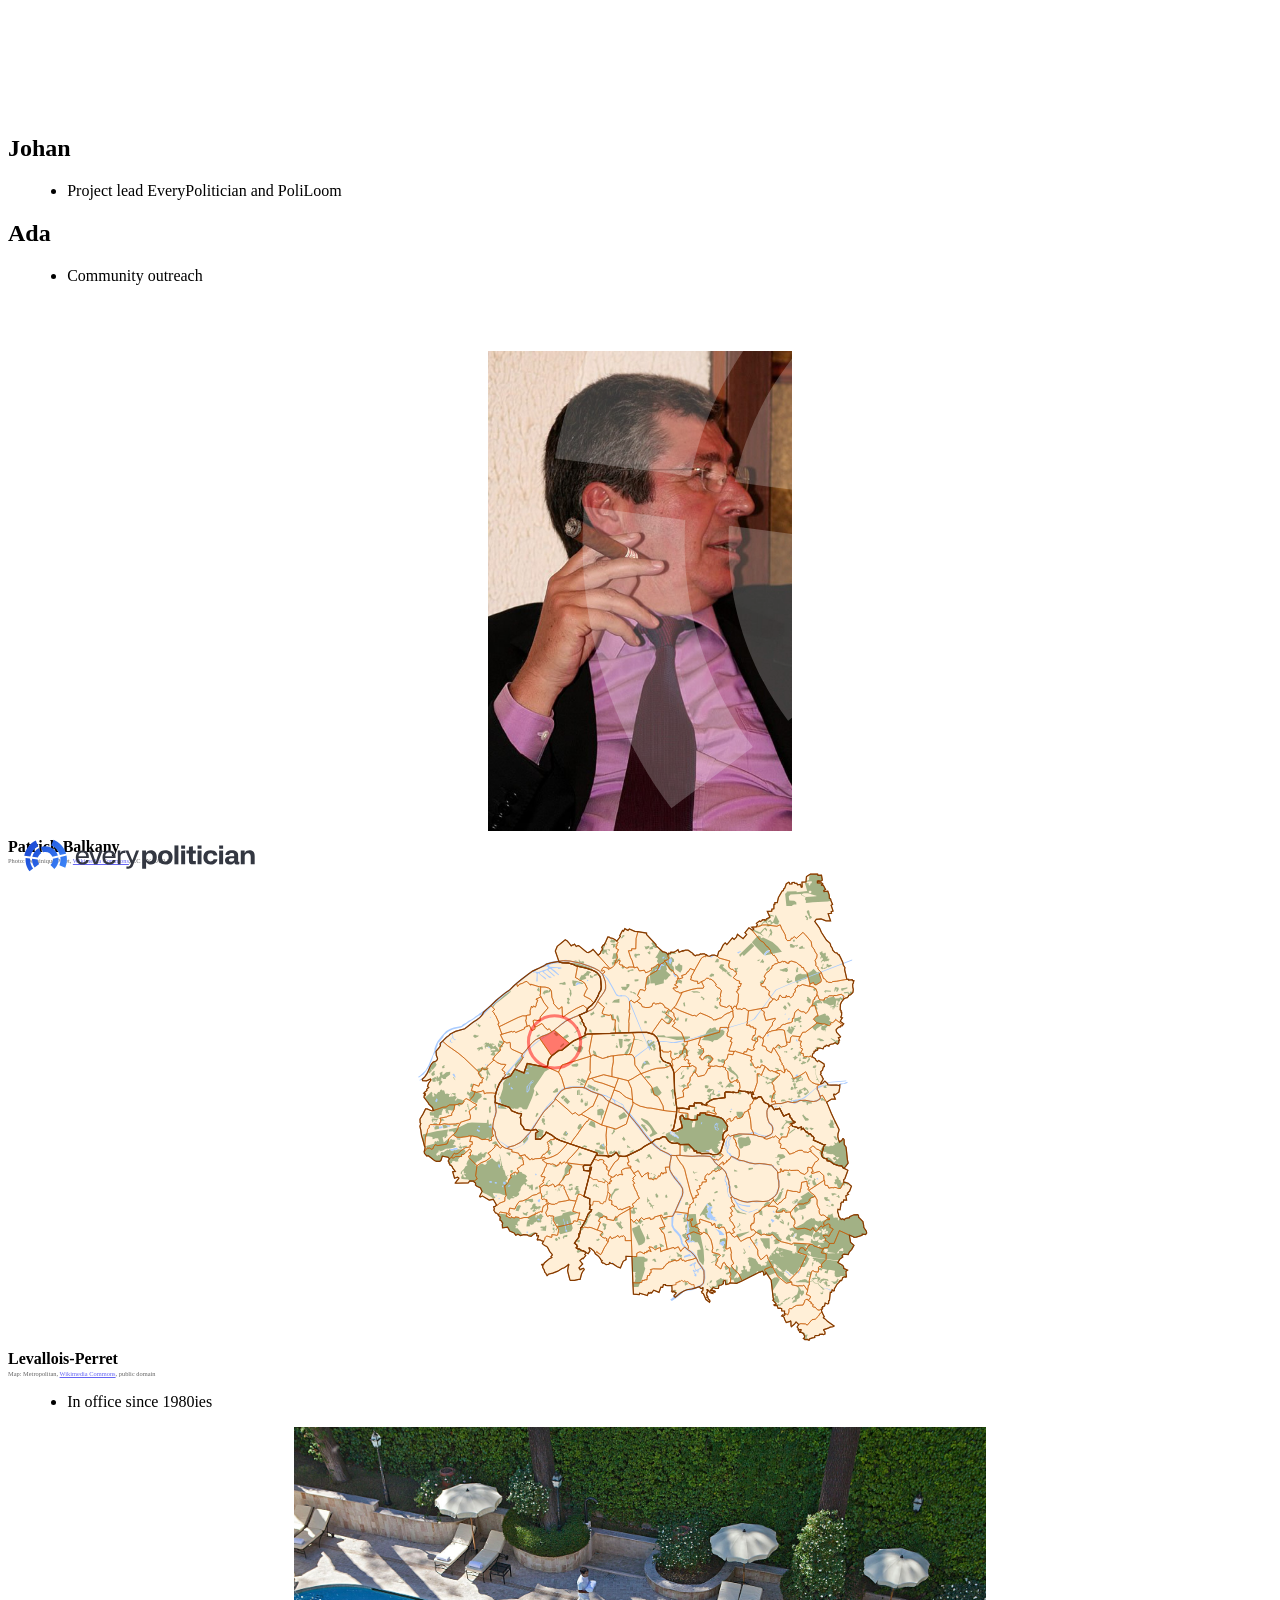
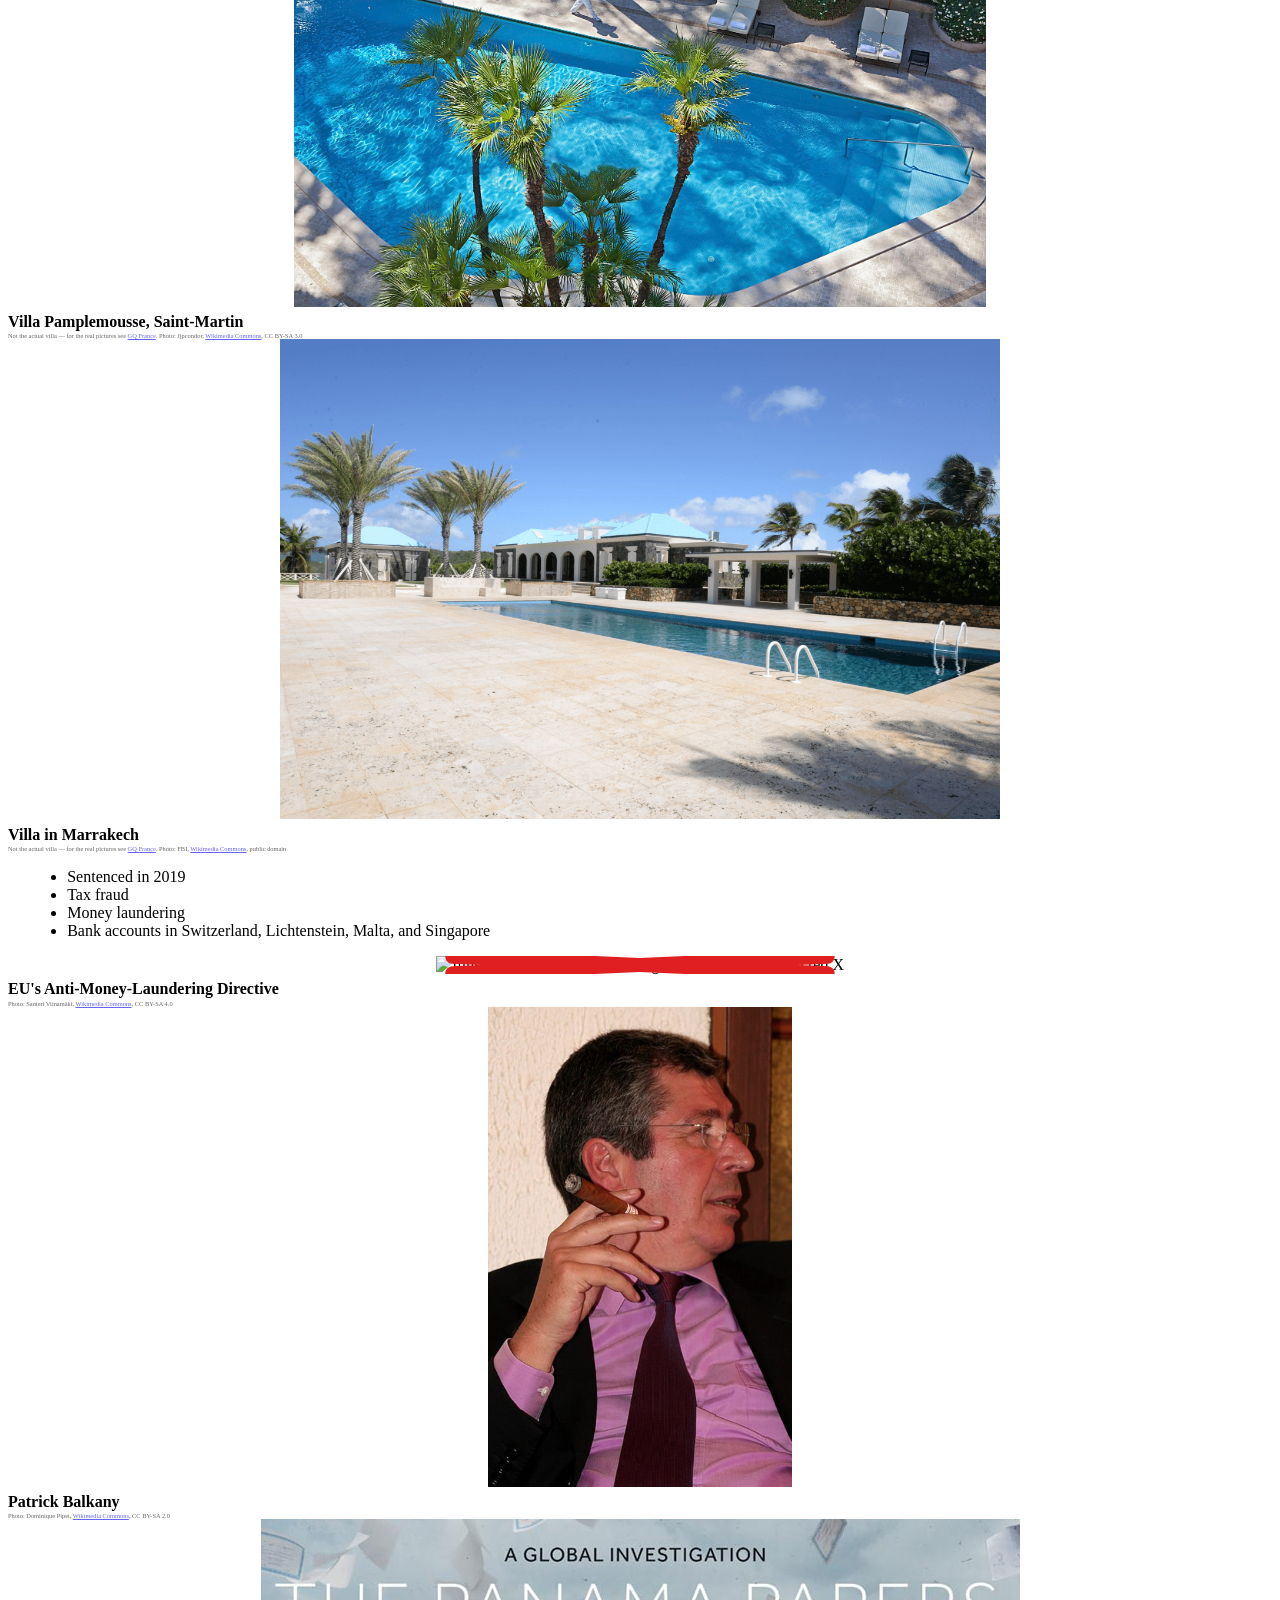
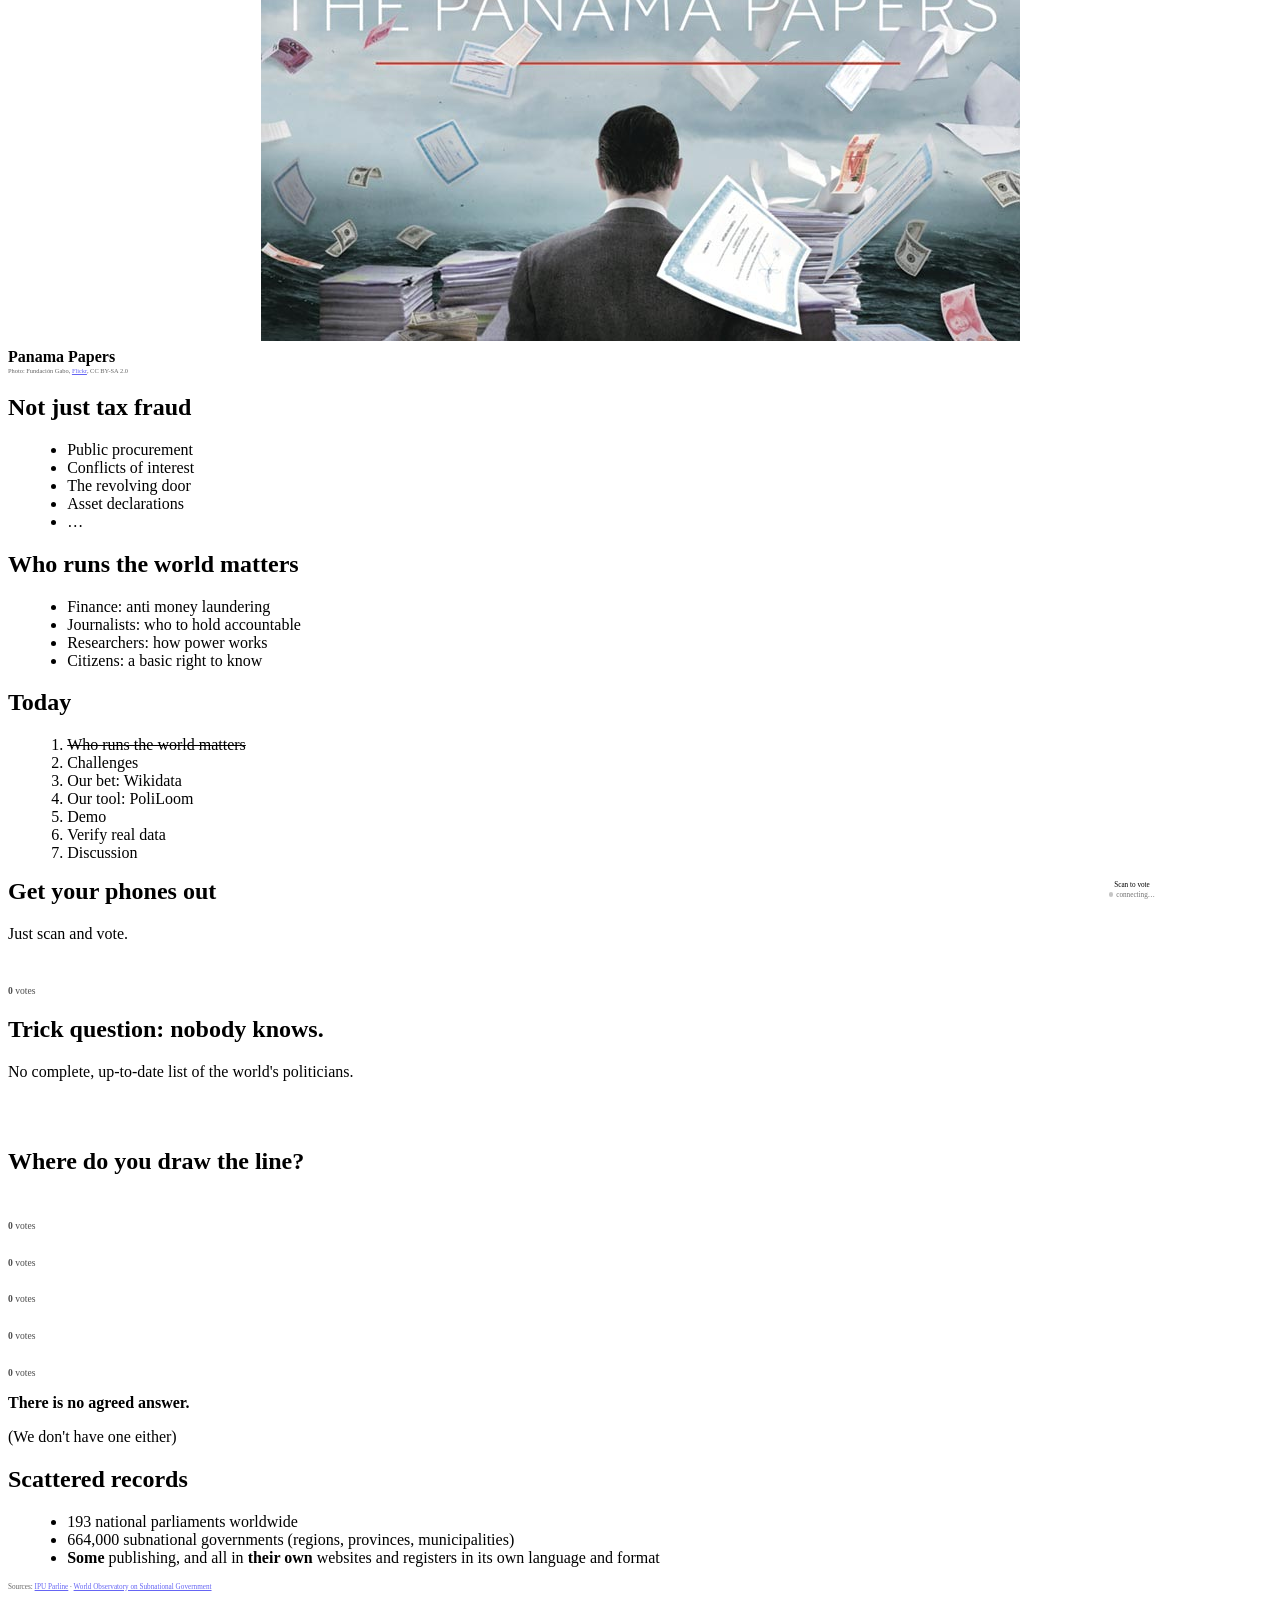
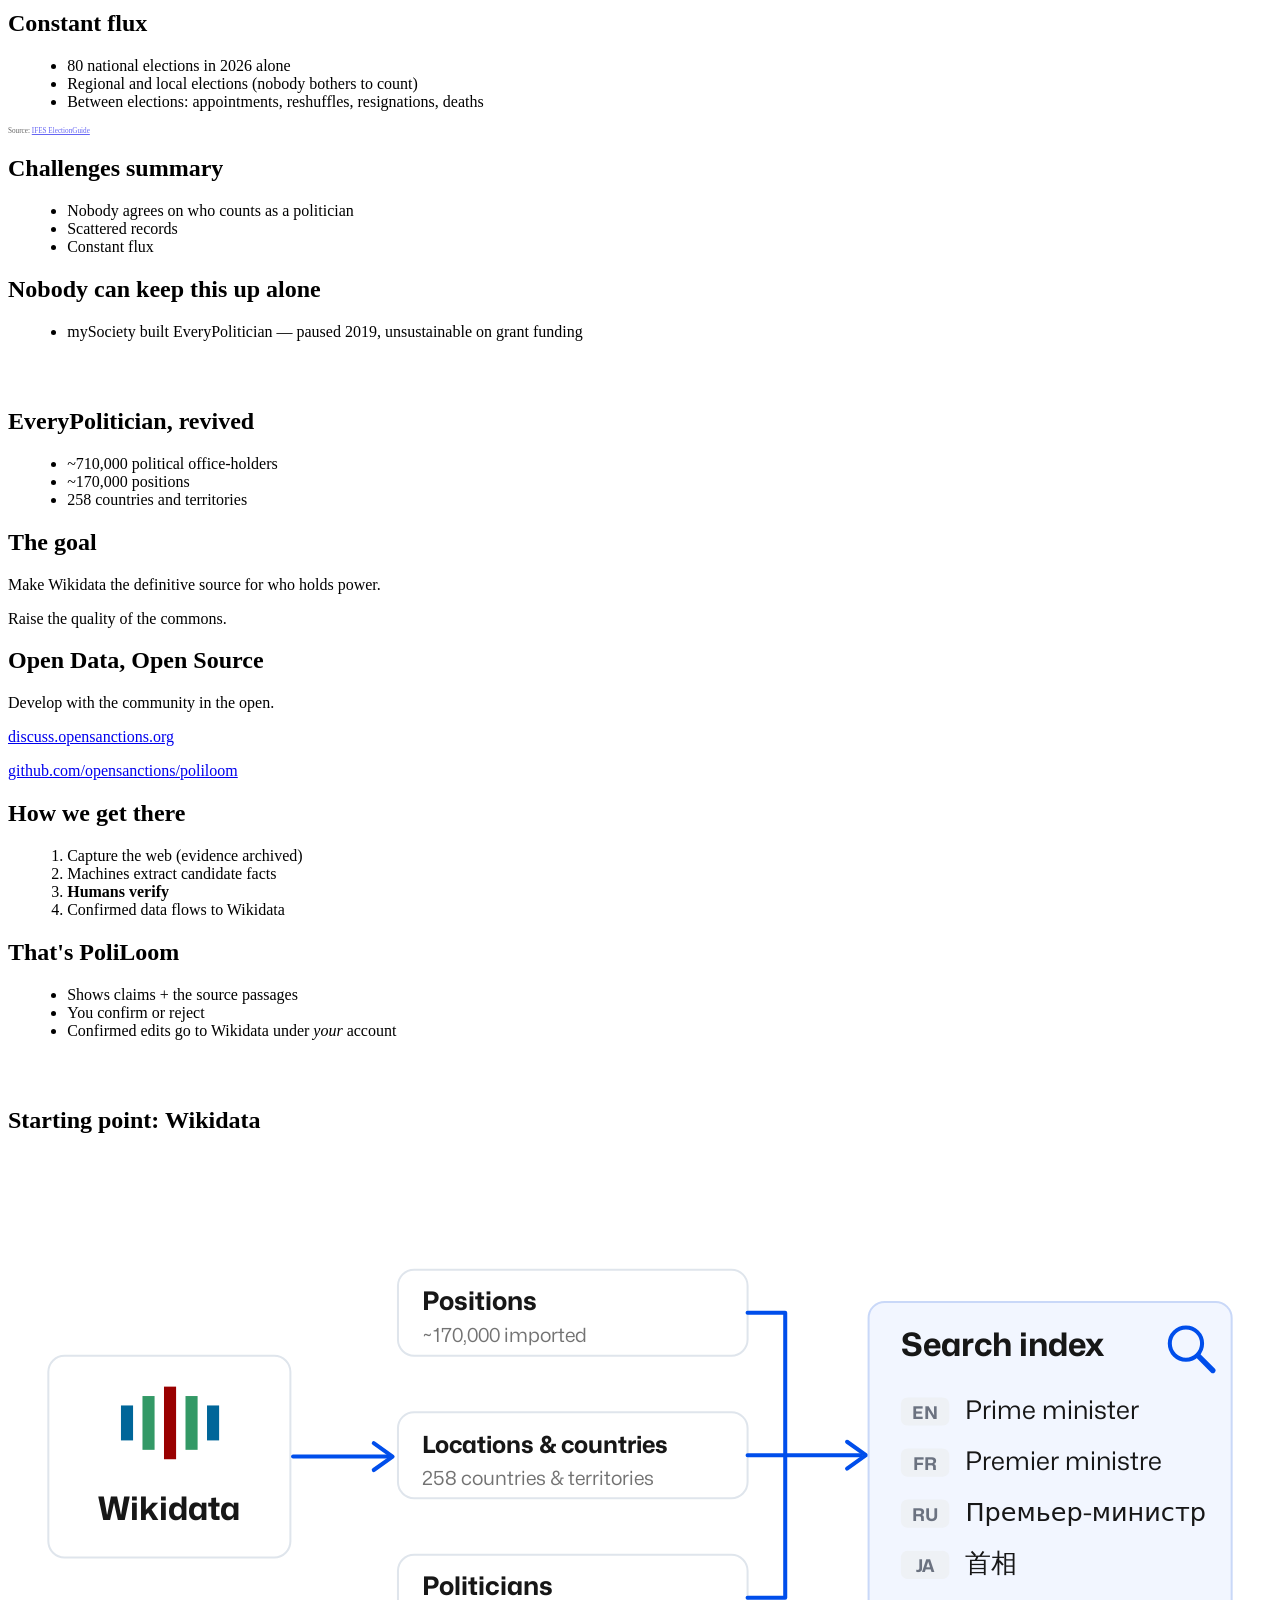
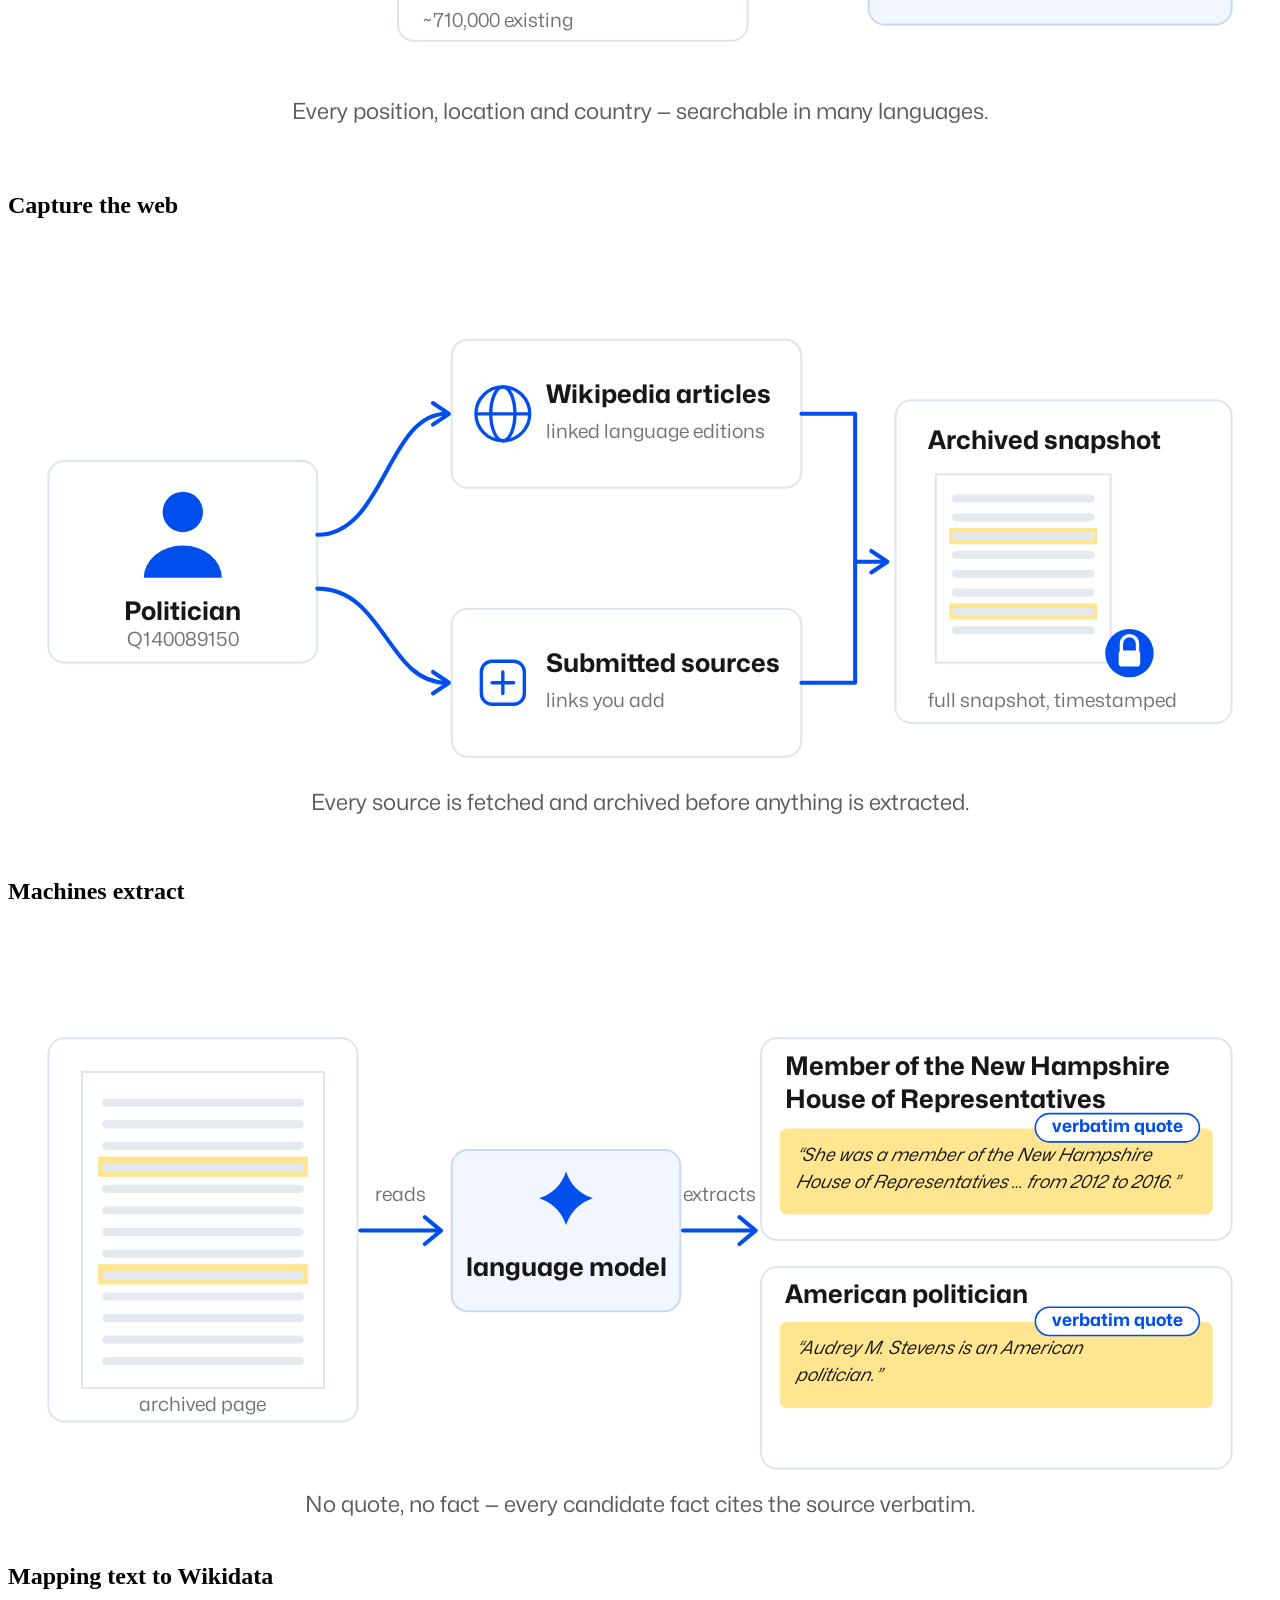
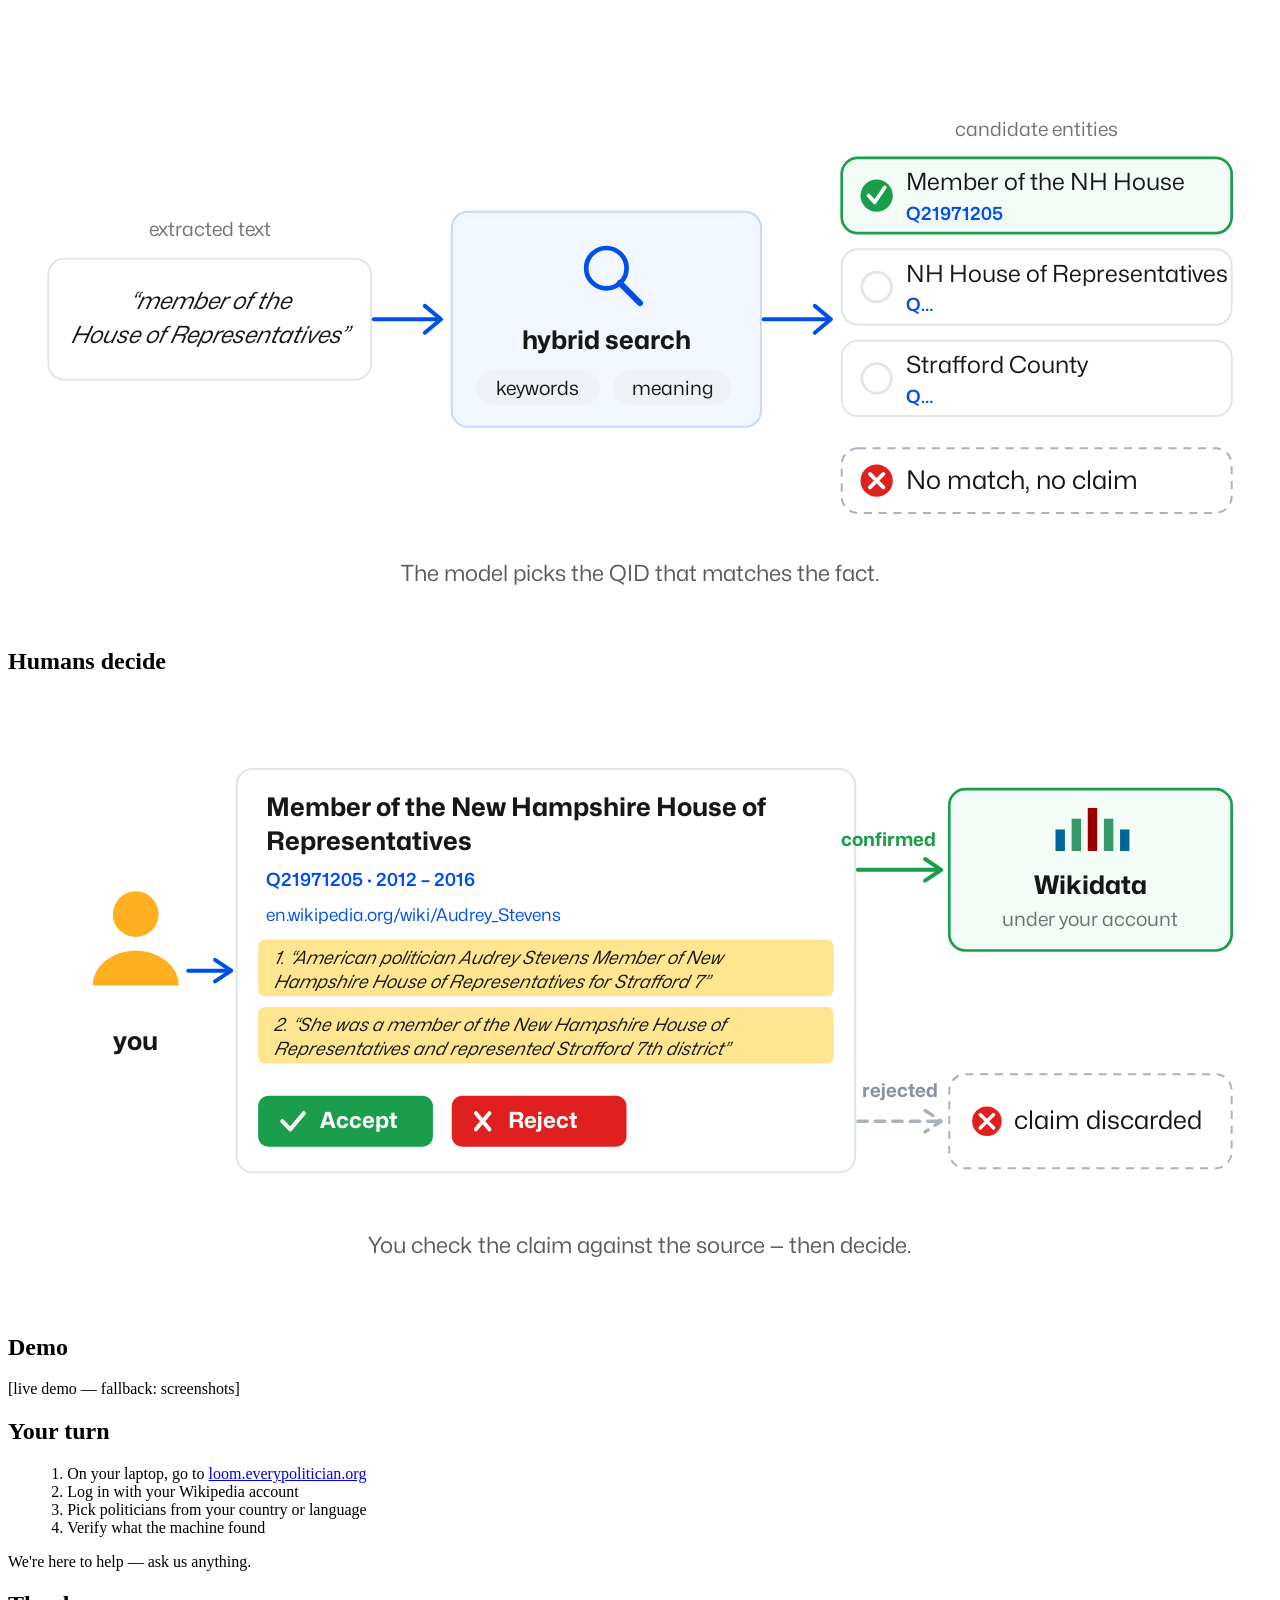
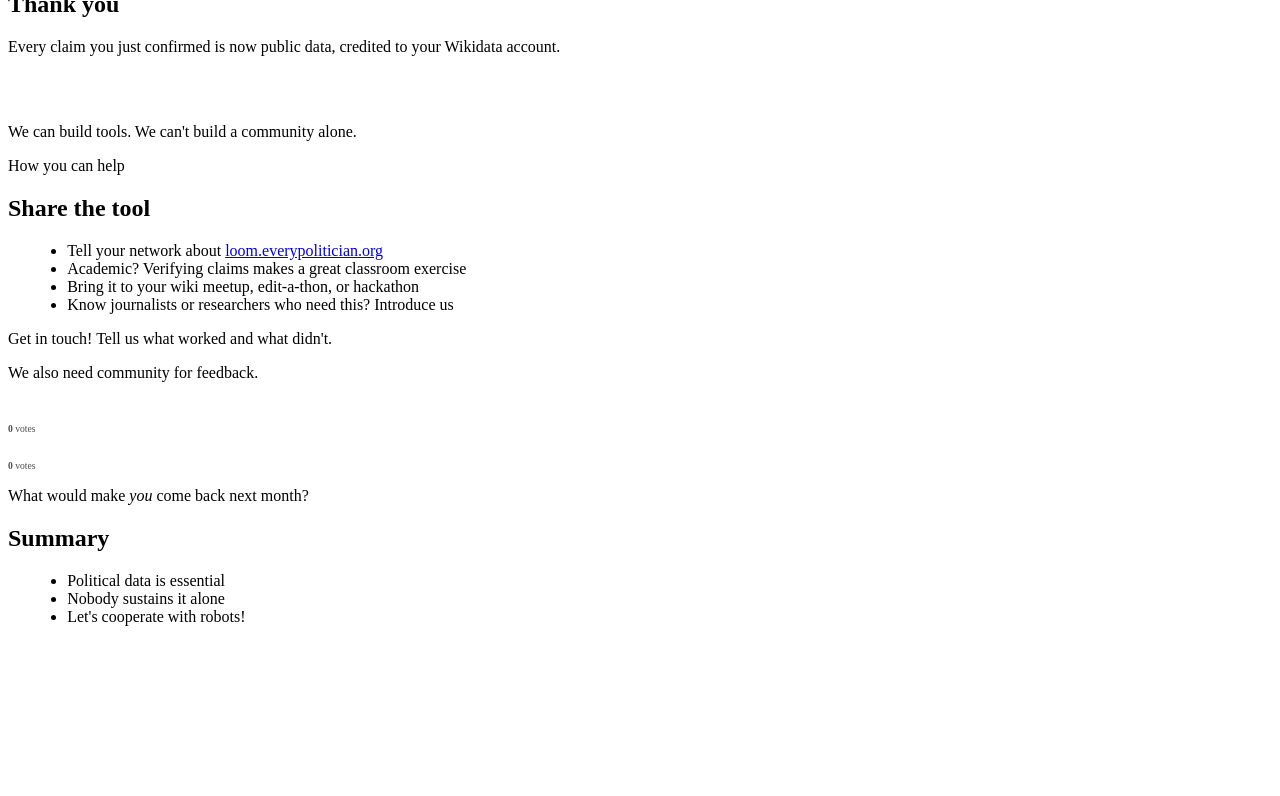
==== index.html @ a7295b3d "summary" ====
<!doctype html>
<html lang="en">
  <head>
    <meta charset="UTF-8" />
    <meta name="viewport" content="width=device-width, initial-scale=1.0" />
    <title>
      Who is running the world? Political data matters — Wikimania 2026
    </title>
    <link
      rel="stylesheet"
      href="https://cdn.jsdelivr.net/npm/reveal.js@6.0.1/dist/reset.css"
    />
    <link
      rel="stylesheet"
      href="https://cdn.jsdelivr.net/npm/reveal.js@6.0.1/dist/reveal.css"
    />
    <link
      rel="stylesheet"
      href="https://cdn.jsdelivr.net/npm/reveal.js@6.0.1/dist/theme/white.css"
    />
    <link rel="stylesheet" href="style.css" />
  </head>
  <body>
    <div class="reveal">
      <!-- Corner logo on every slide — lives outside .slides so it never
           moves. The script swaps in the all-white variant on dark
           (on-accent) slides. -->
      <div class="slide-logo">
        <img
          class="logo-color"
          src="images/logo-oneline-color.svg"
          alt="EveryPolitician"
        />
        <img class="logo-white" src="images/logo-oneline-white.svg" alt="" />
      </div>
      <div class="slides">
        <!-- ============ PART 1: FRAMING (Ada) ============ -->

        <section class="on-accent title-slide" data-background-color="#0040c1">
          <img class="title-logo" src="images/logo-icon-white.svg" alt="" />
          <div class="title-content">
            <h1>Who is running the world?</h1>
            <p class="byline">
              Ada Homolova &amp; Johan Schuijt<br />
              OpenSanctions
            </p>
          </div>
        </section>

        <section>
          <h2>Johan</h2>
          <ul>
            <li>Project lead EveryPolitician and PoliLoom</li>
          </ul>
        </section>

        <section>
          <h2>Ada</h2>
          <ul>
            <li>Community outreach</li>
          </ul>
        </section>

        <!-- ============ STORY TIME (Ada) ============ -->

        <section class="on-accent" data-background-color="#0040c1">
          <h2>Story time</h2>
        </section>

        <section class="photo-slide">
          <img
            src="images/patrick-balkany.jpg"
            alt="Patrick Balkany, member of parliament and mayor of
                 Levallois-Perret, at a colloquium on security in Vitrolles"
          />
          <p class="photo-name">Patrick Balkany</p>
          <p class="photo-credit">
            Photo: Dominique Pipet,
            <a
              href="https://commons.wikimedia.org/wiki/File:Patrick_Balkany.jpg"
              target="_blank"
              rel="noopener"
              >Wikimedia Commons</a
            >, CC BY-SA 2.0
          </p>
        </section>

        <section class="photo-slide">
          <img
            src="images/levallois-perret-map.svg"
            alt="Map of Paris and its inner ring, highlighting the commune of
                 Levallois-Perret where Patrick Balkany was mayor"
          />
          <p class="photo-name">Levallois-Perret</p>
          <p class="photo-credit">
            Map: Metropolitan,
            <a
              href="https://commons.wikimedia.org/wiki/File:Levallois-Perret_map.svg"
              target="_blank"
              rel="noopener"
              >Wikimedia Commons</a
            >, public domain
          </p>
        </section>

        <section>
          <ul>
            <li>In office since 1980ies</li>
          </ul>
        </section>

        <section class="photo-slide">
          <img
            src="images/villa-saintmartin-stock.jpg"
            alt="A villa swimming pool lined by trees — an illustrative photo,
                 not the Balkanys' actual villa"
          />
          <p class="photo-name">Villa Pamplemousse, Saint-Martin</p>
          <p class="photo-credit">
            Not the actual villa — for the real pictures see
            <a
              href="https://www.gqmagazine.fr/pop-culture/article/exclu-les-images-de-la-villa-de-reve-des-balkany-a-marrakech"
              target="_blank"
              rel="noopener"
              >GQ France</a
            >. Photo: Jjpcondor,
            <a
              href="https://commons.wikimedia.org/wiki/File:Aldrovandi_Villa_Borghese_-_swimming_pool.jpg"
              target="_blank"
              rel="noopener"
              >Wikimedia Commons</a
            >, CC BY-SA 3.0
          </p>
        </section>

        <section class="photo-slide">
          <img
            src="images/villa-marrakech-stock.jpg"
            alt="A luxury villa with a turquoise roof, pool and palm trees —
                 an illustrative photo, not the Balkanys' actual villa"
          />
          <p class="photo-name">Villa in Marrakech</p>
          <p class="photo-credit">
            Not the actual villa — for the real pictures see
            <a
              href="https://www.gqmagazine.fr/pop-culture/article/exclu-les-images-de-la-villa-de-reve-des-balkany-a-marrakech"
              target="_blank"
              rel="noopener"
              >GQ France</a
            >. Photo: FBI,
            <a
              href="https://commons.wikimedia.org/wiki/File:EFTA00001510_-_Luxury_villa_with_turquoise_roof_and_pool_surrounded_by_palm_trees_under_clear_blue_sky.jpg"
              target="_blank"
              rel="noopener"
              >Wikimedia Commons</a
            >, public domain
          </p>
        </section>

        <section>
          <ul>
            <li>Sentenced in 2019</li>
            <li class="fragment">Tax fraud</li>
            <li class="fragment">Money laundering</li>
            <li class="fragment">
              <span class="fragment custom embolden"
                >Bank accounts in Switzerland, Lichtenstein, Malta, and
                Singapore</span
              >
            </li>
          </ul>
        </section>

        <section class="photo-slide">
          <div class="img-x">
            <img
              src="images/Money-drying.jpg"
              alt="Illustration of money laundering crossed out with a big red X"
            />
            <svg
              class="x-mark"
              viewBox="0 0 100 100"
              preserveAspectRatio="none"
              aria-hidden="true"
            >
              <line x1="4" y1="4" x2="96" y2="96" />
              <line x1="96" y1="4" x2="4" y2="96" />
            </svg>
          </div>
          <p class="photo-name">EU's Anti-Money-Laundering Directive</p>
          <p class="photo-credit">
            Photo: Santeri Viinamäki,
            <a
              href="https://commons.wikimedia.org/wiki/File:Money_drying.jpg"
              target="_blank"
              rel="noopener"
              >Wikimedia Commons</a
            >, CC BY-SA 4.0
          </p>
        </section>

        <section class="photo-slide">
          <img
            src="images/patrick-balkany.jpg"
            alt="Patrick Balkany, member of parliament and mayor of
                 Levallois-Perret, at a colloquium on security in Vitrolles"
          />
          <p class="photo-name">Patrick Balkany</p>
          <p class="photo-credit">
            Photo: Dominique Pipet,
            <a
              href="https://commons.wikimedia.org/wiki/File:Patrick_Balkany.jpg"
              target="_blank"
              rel="noopener"
              >Wikimedia Commons</a
            >, CC BY-SA 2.0
          </p>
        </section>
        <section class="photo-slide">
          <img
            src="images/panama-papers-fgabo.jpg"
            alt="Panama Papers illustration"
          />
          <p class="photo-name">Panama Papers</p>
          <p class="photo-credit">
            Photo: Fundación Gabo,
            <a
              href="https://www.flickr.com/photos/135676221@N08/29956252246/in/album-72157671114777324"
              target="_blank"
              rel="noopener"
              >Flickr</a
            >, CC BY-SA 2.0
          </p>
        </section>

        <section>
          <h2>Not just tax fraud</h2>
          <ul>
            <li class="fragment">Public procurement</li>
            <li class="fragment">Conflicts of interest</li>
            <li class="fragment">The revolving door</li>
            <li class="fragment">Asset declarations</li>
            <li class="fragment">…</li>
          </ul>
        </section>

        <section>
          <h2>Who runs the world matters</h2>
          <ul>
            <li>Finance: anti money laundering</li>
            <li class="fragment">Journalists: who to hold accountable</li>
            <li class="fragment">Researchers: how power works</li>
            <li class="fragment">Citizens: a basic right to know</li>
          </ul>
        </section>

        <section>
          <h2>Today</h2>
          <ol>
            <li><s>Who runs the world matters</s></li>
            <li>Challenges</li>
            <li>Our bet: Wikidata</li>
            <li>Our tool: PoliLoom</li>
            <li>Demo</li>
            <li>Verify real data</li>
            <li>Discussion</li>
          </ol>
        </section>

        <!-- ============ LIVE POLLS (Ada) ============ -->
        <!-- The deck is the presenter: a slide with data-poll="<id>" tells
             the audience's phones (poll.html) which question to show.
             Question config shared with poll.html lives in polls.js; the
             poll slides' headings are stamped from there by the script
             below, so their <h2>s stay empty in the markup. -->

        <section class="poll-intro">
          <div class="poll-layout">
            <div class="poll-main">
              <h2>Get your phones out</h2>
              <p>Just scan and vote.</p>
              <p class="poll-url"></p>
            </div>
            <div class="poll-qr">
              <div class="qr"></div>
              <p class="poll-caption">Scan to vote</p>
              <p class="poll-status">
                <span class="dot"></span><span class="state">connecting…</span>
              </p>
            </div>
          </div>
        </section>

        <section class="poll-slide" data-poll="count">
          <div class="poll-layout">
            <div class="poll-main">
              <h2></h2>
              <div class="poll-bars"></div>
              <p class="poll-total"><strong>0</strong> votes</p>
            </div>
          </div>
        </section>

        <section>
          <h2>Trick question: nobody knows.</h2>
          <p>No complete, up-to-date list of the world's politicians.</p>
        </section>

        <section class="on-accent" data-background-color="#0040c1">
          <h2>Challenges</h2>
        </section>

        <section>
          <h2>Where do you draw the line?</h2>
        </section>

        <section class="poll-slide" data-poll="president">
          <div class="poll-layout">
            <div class="poll-main">
              <h2></h2>
              <div class="poll-bars"></div>
              <p class="poll-total"><strong>0</strong> votes</p>
            </div>
          </div>
        </section>

        <section class="poll-slide" data-poll="mayor">
          <div class="poll-layout">
            <div class="poll-main">
              <h2></h2>
              <div class="poll-bars"></div>
              <p class="poll-total"><strong>0</strong> votes</p>
            </div>
          </div>
        </section>

        <section class="poll-slide" data-poll="centralbanker">
          <div class="poll-layout">
            <div class="poll-main">
              <h2></h2>
              <div class="poll-bars"></div>
              <p class="poll-total"><strong>0</strong> votes</p>
            </div>
          </div>
        </section>

        <section class="poll-slide" data-poll="judge">
          <div class="poll-layout">
            <div class="poll-main">
              <h2></h2>
              <div class="poll-bars"></div>
              <p class="poll-total"><strong>0</strong> votes</p>
            </div>
          </div>
        </section>

        <section class="poll-slide" data-poll="spouse">
          <div class="poll-layout">
            <div class="poll-main">
              <h2></h2>
              <div class="poll-bars"></div>
              <p class="poll-total"><strong>0</strong> votes</p>
            </div>
          </div>
        </section>

        <section>
          <p>
            <strong>There is no agreed answer.</strong>
          </p>
          <p>(We don't have one either)</p>
        </section>

        <section>
          <h2>Scattered records</h2>
          <ul>
            <li class="fragment">193 national parliaments worldwide</li>
            <li class="fragment">
              664,000 subnational governments (regions, provinces,
              municipalities)
            </li>
            <li class="fragment">
              <strong>Some</strong> publishing, and all in
              <strong>their own</strong> websites and registers in its own
              language and format
            </li>
          </ul>
          <p class="source-note">
            Sources:
            <a
              href="https://data.ipu.org/compare/?field=structure_of_parliament&region=0&chart=map"
              target="_blank"
              rel="noopener"
              >IPU Parline</a
            >
            ·
            <a
              href="https://www.oecd.org/content/dam/oecd/en/topics/policy-issues/subnational-finance-and-investment/world-observatory-on-subnational-government-finance-and-investment-flyer.pdf"
              target="_blank"
              rel="noopener"
              >World Observatory on Subnational Government</a
            >
          </p>
        </section>

        <section>
          <h2>Constant flux</h2>
          <ul>
            <li>80 national elections in 2026 alone</li>
            <li class="fragment">
              Regional and local elections (nobody bothers to count)
            </li>
            <li class="fragment">
              Between elections: appointments, reshuffles, resignations, deaths
            </li>
          </ul>
          <p class="source-note">
            Source:
            <a
              href="https://www.electionguide.org/"
              target="_blank"
              rel="noopener"
              >IFES ElectionGuide</a
            >
          </p>
        </section>

        <section>
          <h2>Challenges summary</h2>
          <ul>
            <li>Nobody agrees on who counts as a politician</li>
            <li>Scattered records</li>
            <li>Constant flux</li>
          </ul>
        </section>

        <section>
          <h2>Nobody can keep this up alone</h2>
          <ul>
            <li>
              mySociety built EveryPolitician — paused 2019, unsustainable on
              grant funding
            </li>
          </ul>
        </section>

        <!-- ============ PART 2: THE BET (Johan) ============ -->

        <section class="on-accent" data-background-color="#0040c1">
          <h2>EveryPolitician, revived</h2>
        </section>

        <section>
          <h2>EveryPolitician, revived</h2>
          <ul>
            <li>~710,000 political office-holders</li>
            <li>~170,000 positions</li>
            <li>258 countries and territories</li>
          </ul>
        </section>

        <section>
          <h2>The goal</h2>
          <p>Make Wikidata the definitive source for who holds power.</p>
          <p>Raise the quality of the commons.</p>
        </section>

        <section>
          <h2>Open Data, Open Source</h2>
          <p>Develop with the community in the open.</p>
          <p>
            <a
              href="https://discuss.opensanctions.org/t/poliloom-loom-for-weaving-politicians-data/121"
              target="_blank"
              rel="noopener"
              >discuss.opensanctions.org</a
            >
          </p>
          <p>
            <a
              href="https://github.com/opensanctions/poliloom/"
              target="_blank"
              rel="noopener"
              >github.com/opensanctions/poliloom</a
            >
          </p>
        </section>

        <!-- ============ PART 3: THE MACHINE (Johan) ============ -->

        <section>
          <h2>How we get there</h2>
          <ol>
            <li class="fragment">Capture the web (evidence archived)</li>
            <li class="fragment">Machines extract candidate facts</li>
            <li class="fragment"><strong>Humans verify</strong></li>
            <li class="fragment">Confirmed data flows to Wikidata</li>
          </ol>
        </section>

        <section>
          <h2>That's PoliLoom</h2>
          <ul>
            <li class="fragment">Shows claims + the source passages</li>
            <li class="fragment">You confirm or reject</li>
            <li class="fragment">
              Confirmed edits go to Wikidata under <em>your</em> account
            </li>
          </ul>
        </section>

        <section class="on-accent" data-background-color="#0040c1">
          <h2>PoliLoom</h2>
        </section>

        <section
          class="no-logo"
          data-background-image="images/poliloom.png"
        ></section>

        <section>
          <h2>Starting point: Wikidata</h2>
          <svg
            class="diagram"
            viewBox="0 0 940 460"
            role="img"
            aria-label="Diagram: positions, locations and countries, and existing politicians are imported from Wikidata into a search index where every entity is searchable in many languages"
          >
            <!-- source: Wikidata -->
            <rect class="d-box" x="30" y="150" width="180" height="150" rx="12" />
            <rect x="84" y="187" width="9" height="26" fill="#006699" />
            <rect x="100" y="180" width="9" height="40" fill="#339966" />
            <rect x="116" y="173" width="9" height="54" fill="#990000" />
            <rect x="132" y="180" width="9" height="40" fill="#339966" />
            <rect x="148" y="187" width="9" height="26" fill="#006699" />
            <text class="d-h" x="120" y="272" text-anchor="middle">Wikidata</text>

            <!-- import -->
            <path class="d-flow" d="M212,225 H282" />
            <path class="d-flow" d="M272,215 L286,225 L272,235" />

            <!-- imported entities -->
            <rect class="d-box" x="290" y="86" width="260" height="64" rx="12" />
            <text class="d-t d-bold" x="308" y="116">Positions</text>
            <text class="d-s" x="308" y="140">~170,000 imported</text>

            <rect class="d-box" x="290" y="192" width="260" height="64" rx="12" />
            <text class="d-t2 d-bold" x="308" y="222">Locations &amp; countries</text>
            <text class="d-s" x="308" y="246">258 countries &amp; territories</text>

            <rect class="d-box" x="290" y="298" width="260" height="64" rx="12" />
            <text class="d-t d-bold" x="308" y="328">Politicians</text>
            <text class="d-s" x="308" y="352">~710,000 existing</text>

            <!-- merged into the index -->
            <path
              class="d-flow"
              d="M550,118 H578 M550,224 H578 M550,330 H578 M578,118 V330"
            />
            <path class="d-flow" d="M578,224 H634" />
            <path class="d-flow" d="M624,214 L638,224 L624,234" />

            <!-- search index -->
            <rect class="d-box-blue" x="640" y="110" width="270" height="240" rx="12" />
            <text class="d-h" x="664" y="150">Search index</text>
            <circle cx="876" cy="141" r="12" fill="none" class="d-stroke" stroke-width="3" />
            <path class="d-stroke" stroke-width="4" stroke-linecap="round" d="M885,150 L896,161" />

            <rect class="d-pill" x="664" y="181" width="36" height="21" rx="5" />
            <text class="d-code" x="682" y="197" text-anchor="middle">EN</text>
            <text class="d-t" x="712" y="197">Prime minister</text>

            <rect class="d-pill" x="664" y="219" width="36" height="21" rx="5" />
            <text class="d-code" x="682" y="235" text-anchor="middle">FR</text>
            <text class="d-t" x="712" y="235">Premier ministre</text>

            <rect class="d-pill" x="664" y="257" width="36" height="21" rx="5" />
            <text class="d-code" x="682" y="273" text-anchor="middle">RU</text>
            <text class="d-t" x="712" y="273">Премьер-министр</text>

            <rect class="d-pill" x="664" y="295" width="36" height="21" rx="5" />
            <text class="d-code" x="682" y="311" text-anchor="middle">JA</text>
            <text class="d-t" x="712" y="311">首相</text>

            <text class="d-cap" x="470" y="420" text-anchor="middle">Every position, location and country — searchable in many languages.</text>
          </svg>
        </section>

        <section>
          <h2>Capture the web</h2>
          <svg
            class="diagram"
            viewBox="0 0 940 460"
            role="img"
            aria-label="Diagram: for each politician, PoliLoom fetches their linked Wikipedia articles and user-submitted sources, and archives a full timestamped snapshot"
          >
            <!-- the politician -->
            <rect class="d-box" x="30" y="165" width="200" height="150" rx="12" />
            <circle class="d-blue" cx="130" cy="203" r="15" />
            <path class="d-blue" d="M101,252 a29,24 0 0 1 58,0 Z" />
            <text class="d-t d-bold" x="130" y="283" text-anchor="middle">Politician</text>
            <text class="d-s" x="130" y="303" text-anchor="middle">Q140089150</text>

            <!-- fetch the sources -->
            <path class="d-flow" d="M230,220 C280,220 282,130 326,130" />
            <path class="d-flow" d="M316,122 L328,130 L316,138" />
            <path class="d-flow" d="M230,260 C280,260 282,330 326,330" />
            <path class="d-flow" d="M316,322 L328,330 L316,338" />

            <!-- source: Wikipedia -->
            <rect class="d-box" x="330" y="75" width="260" height="110" rx="12" />
            <circle cx="368" cy="130" r="20" fill="none" class="d-stroke" stroke-width="2.5" />
            <ellipse cx="368" cy="130" rx="9" ry="20" fill="none" class="d-stroke" stroke-width="2.5" />
            <path class="d-stroke" stroke-width="2.5" d="M348,130 H388" />
            <text class="d-t d-bold" x="400" y="122">Wikipedia articles</text>
            <text class="d-s" x="400" y="148">linked language editions</text>

            <!-- source: user submissions -->
            <rect class="d-box" x="330" y="275" width="260" height="110" rx="12" />
            <rect x="352" y="314" width="32" height="32" rx="8" fill="none" class="d-stroke" stroke-width="2.5" />
            <path class="d-stroke" stroke-width="2.5" stroke-linecap="round" d="M360,330 H376 M368,322 V338" />
            <text class="d-t d-bold" x="400" y="322">Submitted sources</text>
            <text class="d-s" x="400" y="348">links you add</text>

            <!-- merged into the archive -->
            <path class="d-flow" d="M590,130 H630 M590,330 H630 M630,130 V330" />
            <path class="d-flow" d="M630,240 H652" />
            <path class="d-flow" d="M642,232 L654,240 L642,248" />

            <!-- archived snapshot -->
            <rect class="d-box" x="660" y="120" width="250" height="240" rx="12" />
            <text class="d-t d-bold" x="684" y="156">Archived snapshot</text>
            <rect x="690" y="175" width="130" height="140" fill="#fff" stroke="#dfe5ec" stroke-width="1.5" />
            <rect class="d-line" x="702" y="190" width="106" height="6" rx="3" />
            <rect class="d-line" x="702" y="204" width="106" height="6" rx="3" />
            <rect class="d-hl" x="700" y="215" width="110" height="12" />
            <rect class="d-line" x="702" y="218" width="106" height="6" rx="3" />
            <rect class="d-line" x="702" y="232" width="106" height="6" rx="3" />
            <rect class="d-line" x="702" y="246" width="106" height="6" rx="3" />
            <rect class="d-hl" x="700" y="271" width="110" height="12" />
            <rect class="d-line" x="702" y="260" width="106" height="6" rx="3" />
            <rect class="d-line" x="702" y="274" width="106" height="6" rx="3" />
            <rect class="d-line" x="702" y="288" width="106" height="6" rx="3" />
            <circle class="d-blue" cx="834" cy="308" r="18" />
            <rect x="826" y="306" width="16" height="12" rx="2.5" fill="#fff" />
            <path d="M828,306 v-5 a6,6 0 0 1 12,0 v5" fill="none" stroke="#fff" stroke-width="2.5" stroke-linecap="round" />
            <text class="d-s" x="684" y="348">full snapshot, timestamped</text>

            <text class="d-cap" x="470" y="425" text-anchor="middle">Every source is fetched and archived before anything is extracted.</text>
          </svg>
        </section>

        <section>
          <h2>Machines extract</h2>
          <svg
            class="diagram"
            viewBox="0 0 940 460"
            role="img"
            aria-label="Diagram: a language model reads the archived page and extracts candidate facts, each backed by a verbatim quote from the source"
          >
            <!-- archived page -->
            <rect class="d-box" x="30" y="85" width="230" height="285" rx="12" />
            <rect x="55" y="110" width="180" height="235" fill="#fff" stroke="#dfe5ec" stroke-width="1.5" />
            <rect class="d-line" x="70" y="130" width="150" height="6" rx="3" />
            <rect class="d-line" x="70" y="146" width="150" height="6" rx="3" />
            <rect class="d-line" x="70" y="162" width="150" height="6" rx="3" />
            <rect class="d-hl" x="67" y="173" width="156" height="15" />
            <rect class="d-line" x="70" y="178" width="150" height="6" rx="3" />
            <rect class="d-line" x="70" y="194" width="150" height="6" rx="3" />
            <rect class="d-line" x="70" y="210" width="150" height="6" rx="3" />
            <rect class="d-line" x="70" y="226" width="150" height="6" rx="3" />
            <rect class="d-line" x="70" y="242" width="150" height="6" rx="3" />
            <rect class="d-hl" x="67" y="253" width="156" height="15" />
            <rect class="d-line" x="70" y="258" width="150" height="6" rx="3" />
            <rect class="d-line" x="70" y="274" width="150" height="6" rx="3" />
            <rect class="d-line" x="70" y="290" width="150" height="6" rx="3" />
            <rect class="d-line" x="70" y="306" width="150" height="6" rx="3" />
            <rect class="d-line" x="70" y="322" width="150" height="6" rx="3" />
            <text class="d-s" x="145" y="362" text-anchor="middle">archived page</text>

            <path class="d-flow" d="M262,228 H320" />
            <path class="d-flow" d="M310,218 L322,228 L310,238" />
            <text class="d-s" x="292" y="206" text-anchor="middle">reads</text>

            <!-- language model -->
            <rect class="d-box-blue" x="330" y="168" width="170" height="120" rx="12" />
            <path class="d-blue" d="M415,184 Q420,199 435,204 Q420,209 415,224 Q410,209 395,204 Q410,199 415,184 Z" />
            <text class="d-t d-bold" x="415" y="262" text-anchor="middle">language model</text>

            <path class="d-flow" d="M502,228 H554" />
            <path class="d-flow" d="M544,218 L556,228 L544,238" />
            <text class="d-s" x="529" y="206" text-anchor="middle">extracts</text>

            <!-- candidate facts, each with its verbatim quote -->
            <rect class="d-box" x="560" y="85" width="350" height="150" rx="12" />
            <text class="d-t d-bold" x="578" y="112">Member of the New Hampshire</text>
            <text class="d-t d-bold" x="578" y="137">House of Representatives</text>
            <rect class="d-hl" x="574" y="152" width="322" height="64" rx="5" />
            <text class="d-quote" font-size="13.5" x="586" y="176">&#8220;She was a member of the New Hampshire</text>
            <text class="d-quote" font-size="13.5" x="586" y="196">House of Representatives &#8230; from 2012 to 2016.&#8221;</text>
            <rect x="764" y="141" width="122" height="21" rx="10.5" fill="#fff" class="d-stroke" stroke-width="1.2" />
            <text class="d-code d-blue" x="825" y="155" text-anchor="middle">verbatim quote</text>

            <rect class="d-box" x="560" y="255" width="350" height="150" rx="12" />
            <text class="d-t d-bold" x="578" y="282">American politician</text>
            <rect class="d-hl" x="574" y="296" width="322" height="64" rx="5" />
            <text class="d-quote" font-size="13.5" x="586" y="320">&#8220;Audrey M. Stevens is an American</text>
            <text class="d-quote" font-size="13.5" x="586" y="340">politician.&#8221;</text>
            <rect x="764" y="285" width="122" height="21" rx="10.5" fill="#fff" class="d-stroke" stroke-width="1.2" />
            <text class="d-code d-blue" x="825" y="299" text-anchor="middle">verbatim quote</text>

            <text class="d-cap" x="470" y="437" text-anchor="middle">No quote, no fact — every candidate fact cites the source verbatim.</text>
          </svg>
        </section>

        <section>
          <h2>Mapping text to Wikidata</h2>
          <svg
            class="diagram"
            viewBox="0 0 940 460"
            role="img"
            aria-label="Diagram: hybrid search over keywords and meaning finds candidate entities for an extracted phrase, the model picks the matching QID, and no match means no claim"
          >
            <!-- extracted phrase -->
            <text class="d-s" x="150" y="168" text-anchor="middle">extracted text</text>
            <rect class="d-box" x="30" y="185" width="240" height="90" rx="12" />
            <text class="d-q" x="150" y="222" text-anchor="middle">&#8220;member of the</text>
            <text class="d-q" x="150" y="248" text-anchor="middle">House of Representatives&#8221;</text>

            <path class="d-flow" d="M272,230 H320" />
            <path class="d-flow" d="M310,220 L322,230 L310,240" />

            <!-- hybrid search -->
            <rect class="d-box-blue" x="330" y="150" width="230" height="160" rx="12" />
            <circle cx="445" cy="192" r="15" fill="none" class="d-stroke" stroke-width="3.5" />
            <path class="d-stroke" stroke-width="4.5" stroke-linecap="round" d="M455,203 L470,218" />
            <text class="d-t d-bold" x="445" y="252" text-anchor="middle">hybrid search</text>
            <rect class="d-pill" x="348" y="268" width="92" height="26" rx="13" />
            <text class="d-tag" x="394" y="286" text-anchor="middle">keywords</text>
            <rect class="d-pill" x="450" y="268" width="88" height="26" rx="13" />
            <text class="d-tag" x="494" y="286" text-anchor="middle">meaning</text>

            <path class="d-flow" d="M562,230 H610" />
            <path class="d-flow" d="M600,220 L612,230 L600,240" />

            <!-- candidate entities; the match gets picked -->
            <text class="d-s" x="765" y="94" text-anchor="middle">candidate entities</text>

            <rect class="d-box-green" x="620" y="110" width="290" height="56" rx="12" />
            <circle class="d-green" cx="646" cy="138" r="12" />
            <path d="M640,138 L644.5,143 L652,132" fill="none" stroke="#fff" stroke-width="2.8" stroke-linecap="round" stroke-linejoin="round" />
            <text class="d-t2" x="668" y="134">Member of the NH House</text>
            <text class="d-qid" x="668" y="156">Q21971205</text>

            <rect class="d-box" x="620" y="178" width="290" height="56" rx="12" />
            <circle cx="646" cy="206" r="11" fill="none" stroke="#dfe5ec" stroke-width="2" />
            <text class="d-t2" x="668" y="202">NH House of Representatives</text>
            <text class="d-qid" x="668" y="224">Q&#8230;</text>

            <rect class="d-box" x="620" y="246" width="290" height="56" rx="12" />
            <circle cx="646" cy="274" r="11" fill="none" stroke="#dfe5ec" stroke-width="2" />
            <text class="d-t2" x="668" y="270">Strafford County</text>
            <text class="d-qid" x="668" y="292">Q&#8230;</text>

            <rect class="d-box-dash" x="620" y="326" width="290" height="48" rx="12" />
            <circle class="d-red" cx="646" cy="350" r="12" />
            <path d="M641,345 L651,355 M651,345 L641,355" stroke="#fff" stroke-width="2.8" stroke-linecap="round" />
            <text class="d-t" x="668" y="356">No match, no claim</text>

            <text class="d-cap" x="470" y="425" text-anchor="middle">The model picks the QID that matches the fact.</text>
          </svg>
        </section>

        <section>
          <h2>Humans decide</h2>
          <svg
            class="diagram"
            viewBox="0 0 940 460"
            role="img"
            aria-label="Diagram: a person compares a candidate fact with the quoted source passages and accepts or rejects it; confirmed facts go to Wikidata under their own account"
          >
            <!-- you -->
            <circle class="d-cta" cx="95" cy="163" r="17" />
            <path class="d-cta" d="M63,216 a32,26 0 0 1 64,0 Z" />
            <text class="d-t d-bold" x="95" y="264" text-anchor="middle">you</text>
            <path class="d-flow" d="M134,205 H164" />
            <path class="d-flow" d="M154,197 L166,205 L154,213" />

            <!-- the claim, with its evidence -->
            <rect class="d-box" x="170" y="55" width="460" height="300" rx="12" />
            <text class="d-t d-bold" x="192" y="90">Member of the New Hampshire House of</text>
            <text class="d-t d-bold" x="192" y="115">Representatives</text>
            <text class="d-qid" x="192" y="142">Q21971205 &#183; 2012 &#8211; 2016</text>
            <text class="d-src" x="192" y="168">en.wikipedia.org/wiki/Audrey_Stevens</text>

            <rect class="d-hl" x="186" y="182" width="428" height="42" rx="5" />
            <text class="d-quote" font-size="13.5" x="198" y="200">1. &#8220;American politician Audrey Stevens Member of New</text>
            <text class="d-quote" font-size="13.5" x="198" y="218">Hampshire House of Representatives for Strafford 7&#8221;</text>

            <rect class="d-hl" x="186" y="232" width="428" height="42" rx="5" />
            <text class="d-quote" font-size="13.5" x="198" y="250">2. &#8220;She was a member of the New Hampshire House of</text>
            <text class="d-quote" font-size="13.5" x="198" y="268">Representatives and represented Strafford 7th district&#8221;</text>

            <rect class="d-green" x="186" y="298" width="130" height="38" rx="8" />
            <path d="M204,317 L210,323 L220,311" fill="none" stroke="#fff" stroke-width="3" stroke-linecap="round" stroke-linejoin="round" />
            <text class="d-btn" x="232" y="322">Accept</text>
            <rect class="d-red" x="330" y="298" width="130" height="38" rx="8" />
            <path d="M348,311 L358,323 M358,311 L348,323" stroke="#fff" stroke-width="3" stroke-linecap="round" />
            <text class="d-btn" x="372" y="322">Reject</text>

            <!-- outcomes -->
            <path class="d-flow-green" d="M632,130 H692" />
            <path class="d-flow-green" d="M682,122 L694,130 L682,138" />
            <text class="d-lblgreen" x="655" y="112" text-anchor="middle">confirmed</text>

            <rect class="d-box-green" x="700" y="70" width="210" height="120" rx="12" />
            <rect x="779" y="100" width="7" height="16" fill="#006699" />
            <rect x="791" y="92" width="7" height="24" fill="#339966" />
            <rect x="803" y="84" width="7" height="32" fill="#990000" />
            <rect x="815" y="92" width="7" height="24" fill="#339966" />
            <rect x="827" y="100" width="7" height="16" fill="#006699" />
            <text class="d-t d-bold" x="805" y="148" text-anchor="middle">Wikidata</text>
            <text class="d-s" x="805" y="172" text-anchor="middle">under your account</text>

            <path class="d-flow-gray" d="M632,317 H692" />
            <path class="d-flow-gray" d="M682,309 L694,317 L682,325" />
            <text class="d-lblgray" x="663" y="299" text-anchor="middle">rejected</text>

            <rect class="d-box-dash" x="700" y="282" width="210" height="70" rx="12" />
            <circle class="d-red" cx="728" cy="317" r="11" />
            <path d="M723,312 L733,322 M733,312 L723,322" stroke="#fff" stroke-width="2.5" stroke-linecap="round" />
            <text class="d-t" x="748" y="323">claim discarded</text>

            <text class="d-cap" x="470" y="415" text-anchor="middle">You check the claim against the source — then decide.</text>
          </svg>
        </section>

        <section>
          <h2>Demo</h2>
          <p>[live demo — fallback: screenshots]</p>
        </section>

        <!-- ============ PART 4: HANDS-ON (both facilitate) ============ -->

        <section>
          <h2>Your turn</h2>
          <ol>
            <li>
              On your laptop, go to
              <a
                href="https://loom.everypolitician.org/"
                target="_blank"
                rel="noopener"
                >loom.everypolitician.org</a
              >
            </li>
            <li>Log in with your Wikipedia account</li>
            <li>Pick politicians from your country or language</li>
            <li>Verify what the machine found</li>
          </ol>
          <p>We're here to help — ask us anything.</p>
        </section>

        <section>
          <h2>Thank you</h2>
          <p>
            Every claim you just confirmed is now public data, credited to your
            Wikidata account.
          </p>
        </section>

        <!-- ============ PART 5: DISCUSSION (Ada) ============ -->

        <section class="on-accent" data-background-color="#0040c1">
          <h2>We need you</h2>
        </section>

        <section>
          <p>We can build tools. We can't build a community alone.</p>
        </section>

        <section>
          <p>How you can help</p>
        </section>

        <section>
          <h2>Share the tool</h2>
          <ul>
            <li class="fragment">
              Tell your network about
              <a
                href="https://loom.everypolitician.org/"
                target="_blank"
                rel="noopener"
                >loom.everypolitician.org</a
              >
            </li>
            <li class="fragment">
              Academic? Verifying claims makes a great classroom exercise
            </li>
            <li class="fragment">
              Bring it to your wiki meetup, edit-a-thon, or hackathon
            </li>
            <li class="fragment">
              Know journalists or researchers who need this? Introduce us
            </li>
          </ul>
        </section>

        <section>Get in touch! Tell us what worked and what didn't.</section>

        <section>
          <p>We also need community for feedback.</p>
        </section>

        <section class="poll-slide" data-poll="verify">
          <div class="poll-layout">
            <div class="poll-main">
              <h2></h2>
              <div class="poll-bars"></div>
              <p class="poll-total"><strong>0</strong> votes</p>
            </div>
          </div>
        </section>

        <section class="poll-slide" data-poll="gamification">
          <div class="poll-layout">
            <div class="poll-main">
              <h2></h2>
              <div class="poll-bars"></div>
              <p class="poll-total"><strong>0</strong> votes</p>
            </div>
          </div>
        </section>

        <section>
          <p>What would make <em>you</em> come back next month?</p>
        </section>

        <!-- ============ PART 6: CLOSE ============ -->

        <section>
          <h2>Summary</h2>
          <ul>
            <li>Political data is essential</li>
            <li>Nobody sustains it alone</li>
            <li>Let's cooperate with robots!</li>
          </ul>
        </section>

        <section class="on-accent" data-background-color="#0040c1">
          <h2>Get involved!</h2>
          <ul>
            <li>
              <a
                href="https://github.com/opensanctions/poliloom/"
                target="_blank"
                rel="noopener"
                >github.com/opensanctions/poliloom</a
              >
            </li>
            <li>
              <a
                href="https://www.everypolitician.org/about/contribute/"
                target="_blank"
                rel="noopener"
                >everypolitician.org/about/contribute</a
              >
            </li>
            <li>
              Forum:
              <a
                href="https://discuss.opensanctions.org/"
                target="_blank"
                rel="noopener"
                >discuss.opensanctions.org</a
              >
            </li>
          </ul>
          <div class="socials">
            <div class="social">
              <div
                class="qr"
                data-qr="https://www.linkedin.com/in/adahomolova/"
              ></div>
              <div class="social-text">
                <p class="social-name">Ada Homolova</p>
                <a
                  href="https://www.linkedin.com/in/adahomolova/"
                  target="_blank"
                  rel="noopener"
                  >linkedin.com/in/adahomolova</a
                >
              </div>
            </div>
            <div class="social">
              <div
                class="qr"
                data-qr="https://www.linkedin.com/in/johanschuijt/"
              ></div>
              <div class="social-text">
                <p class="social-name">Johan Schuijt</p>
                <a
                  href="https://www.linkedin.com/in/johanschuijt/"
                  target="_blank"
                  rel="noopener"
                  >linkedin.com/in/johanschuijt</a
                >
              </div>
            </div>
          </div>
        </section>
      </div>
    </div>
    <script src="https://cdn.jsdelivr.net/npm/mqtt@5/dist/mqtt.min.js"></script>
    <script src="https://cdn.jsdelivr.net/npm/qrcode-generator@1.4.4/qrcode.min.js"></script>
    <script src="polls.js"></script>
    <script src="https://cdn.jsdelivr.net/npm/reveal.js@6.0.1/dist/reveal.js"></script>
    <script>
      Reveal.initialize({
        hash: true,
        transition: "none",
      });

      /*
       * Live polls — this deck is the presenter. Moving to a slide with
       * data-poll="<id>" publishes that question to the audience page
       * (poll.html); incoming votes are tallied here and drawn as bars on
       * the poll slides. Broker, topic and question config are shared with
       * the audience page via polls.js.
       *
       * Presenter mode requires the key (?key=…, remembered in
       * sessionStorage): only keyed decks publish control messages, so
       * copies of the deck opened from the shared slides link can never
       * fight the speaker for control. Presenters can add &reset to
       * retract all stored votes (e.g. after rehearsing).
       */
      const urlParams = new URL(location.href).searchParams;
      if (urlParams.get("key")) {
        sessionStorage.setItem("poll-presenter-key", urlParams.get("key"));
      }
      const isPresenter =
        sessionStorage.getItem("poll-presenter-key") === PRESENTER_KEY;
      const resetVotes = isPresenter && urlParams.has("reset");
      const votes = {}; // qid -> Map(clientId -> optionKey)
      const pollClient = mqtt.connect(BROKER_URL, {
        reconnectPeriod: 2000,
        keepalive: 30,
      });

      pollClient.on("connect", () => {
        setPollStatus(true);
        pollClient.subscribe(TOPIC_PREFIX + "/vote/#");
        syncActivePoll(); // re-assert the active question after a reconnect
      });
      pollClient.on("reconnect", () => setPollStatus(false));
      pollClient.on("offline", () => setPollStatus(false));
      pollClient.on("error", () => setPollStatus(false));

      pollClient.on("message", (topic, payload, packet) => {
        // ?reset: retract each stored vote as the broker delivers it.
        if (resetVotes && packet.retain) {
          pollClient.publish(topic, "", { retain: true });
          return;
        }
        // vote topic: <prefix>/vote/<qid>/<clientId>
        const parts = topic.split("/");
        const qid = parts[parts.length - 2];
        const cid = parts[parts.length - 1];
        if (!pollById(qid)) return;
        if (!votes[qid]) votes[qid] = new Map();
        const msg = payload.toString();
        if (msg)
          votes[qid].set(cid, msg); // empty payload = retracted
        else votes[qid].delete(cid);
        renderPolls();
      });

      function currentPollId() {
        const slide = Reveal.getCurrentSlide && Reveal.getCurrentSlide();
        return slide ? slide.dataset.poll : undefined;
      }

      function syncActivePoll() {
        const qid = currentPollId();
        if (isPresenter && qid) {
          pollClient.publish(TOPIC_PREFIX + "/control", qid, { retain: true });
        }
      }

      Reveal.on("ready", syncActivePoll);
      Reveal.on("slidechanged", syncActivePoll);

      // Corner logo: the color wordmark's dark text is unreadable on the
      // accent-colored slides — swap to the all-white variant there.
      function syncSlideLogo() {
        const slide = Reveal.getCurrentSlide && Reveal.getCurrentSlide();
        const onDark = slide && slide.classList.contains("on-accent");
        const hidden = slide && slide.classList.contains("no-logo");
        document
          .querySelector(".reveal")
          .classList.toggle("logo-on-dark", !!onDark);
        document
          .querySelector(".reveal")
          .classList.toggle("logo-hidden", !!hidden);
      }
      Reveal.on("ready", syncSlideLogo);
      Reveal.on("slidechanged", syncSlideLogo);

      function setPollStatus(online) {
        const state = online
          ? isPresenter
            ? "connected · presenter"
            : "connected"
          : "reconnecting…";
        document.querySelectorAll(".poll-status").forEach((el) => {
          el.querySelector(".dot").classList.toggle("on", online);
          el.querySelector(".state").textContent = state;
        });
      }

      function renderPolls() {
        document.querySelectorAll(".poll-slide").forEach((slide) => {
          const poll = pollById(slide.dataset.poll);
          if (!poll) return;
          const tally = new Map(poll.options.map(([key]) => [key, 0]));
          for (const v of (votes[poll.id] || new Map()).values()) {
            if (tally.has(v)) tally.set(v, tally.get(v) + 1);
          }
          const total = [...tally.values()].reduce((a, b) => a + b, 0);
          slide.querySelector(".poll-total strong").textContent = total;
          const bars = slide.querySelector(".poll-bars");
          bars.innerHTML = "";
          for (const [key, label] of poll.options) {
            const n = tally.get(key) || 0;
            const pct = total ? Math.round((n / total) * 100) : 0;
            const row = document.createElement("div");
            row.className = "bar-row";
            row.innerHTML =
              `<span class="bar-label"></span>` +
              `<div class="bar-track"><div class="bar-fill" style="width:${pct}%"></div></div>` +
              `<span class="bar-count">${n}</span>`;
            row.querySelector(".bar-label").textContent = label;
            bars.appendChild(row);
          }
        });
      }

      // Question text lives only in polls.js — stamp each poll slide's
      // heading from POLLS so deck and audience page can never drift.
      document.querySelectorAll(".poll-slide").forEach((slide) => {
        const poll = pollById(slide.dataset.poll);
        if (poll) slide.querySelector("h2").textContent = poll.q;
      });

      // Every poll slide gets a small QR column so late joiners can catch
      // up. Built once here instead of repeated in the markup; the intro
      // slide carries its own, bigger version.
      const qrBlock = document.createElement("div");
      qrBlock.className = "poll-qr";
      qrBlock.innerHTML =
        `<div class="qr"></div>` +
        `<p class="poll-caption">Scan to vote</p>` +
        `<p class="poll-status"><span class="dot"></span><span class="state">connecting…</span></p>`;
      document
        .querySelectorAll(".poll-slide .poll-layout")
        .forEach((layout) => layout.appendChild(qrBlock.cloneNode(true)));

      // Fill every .qr placeholder with a QR code for the audience page.
      const audienceUrl = new URL("poll.html", location.href);
      try {
        const qr = qrcode(0, "M");
        qr.addData(audienceUrl.href);
        qr.make();
        const svg = qr.createSvgTag({ cellSize: 4, margin: 0, scalable: true });
        document
          .querySelectorAll(".poll-qr .qr")
          .forEach((el) => (el.innerHTML = svg));
      } catch (e) {
        document
          .querySelectorAll(".poll-qr .qr")
          .forEach((el) => (el.textContent = "QR unavailable — share the URL"));
      }
      // QRs for links on regular slides (the speaker socials on the
      // closing slide): any .qr[data-qr] element gets a code for the URL
      // in its data-qr attribute.
      document.querySelectorAll(".qr[data-qr]").forEach((el) => {
        try {
          const qr = qrcode(0, "M");
          qr.addData(el.dataset.qr);
          qr.make();
          el.innerHTML = qr.createSvgTag({
            cellSize: 4,
            margin: 0,
            scalable: true,
          });
        } catch (e) {
          el.textContent = "QR unavailable — share the URL";
        }
      });

      // The URL is a real link: people following along on a computer open
      // the poll in a new tab and keep the slides alongside it.
      document.querySelectorAll(".poll-url").forEach((el) => {
        const a = document.createElement("a");
        a.href = audienceUrl.href;
        a.textContent = audienceUrl.href;
        a.target = "_blank";
        a.rel = "noopener";
        el.appendChild(a);
      });

      renderPolls(); // draw the empty bars before the first vote arrives
    </script>
  </body>
</html>
---- style.css ----
/* EveryPolitician-branded reveal.js theme — basics only */

@font-face {
    font-family: 'Mona Sans';
    src: url('fonts/Mona-Sans.woff2') format('woff2');
    font-weight: 200 900;
    font-display: swap;
}

:root {
    --ep-primary: #004eeb;
    --ep-accent: #0040c1;
    --ep-cta: #ffb020;
    --ep-text: #171717;

    --r-background-color: #fff;
    --r-main-font: 'Mona Sans', system-ui, -apple-system, 'Segoe UI', Roboto, sans-serif;
    --r-main-color: var(--ep-text);
    --r-heading-font: var(--r-main-font);
    --r-heading-color: var(--ep-primary);
    --r-heading-font-weight: 700;
    --r-heading-line-height: 1.2;
    --r-heading-text-transform: none;
    --r-link-color: var(--ep-primary);
}

/* White text on accent-colored slides */
.reveal section.on-accent,
.reveal section.on-accent h1,
.reveal section.on-accent h2,
.reveal section.on-accent h3,
.reveal section.on-accent p,
.reveal section.on-accent li {
    color: #fff;
}

.reveal section.on-accent a {
    color: #fff;
    text-decoration: underline;
}

/* One consistent left edge; group with space, not alignment */
.reveal .slides section {
    text-align: left;
}

.reveal ul,
.reveal ol {
    display: block;
    margin-left: 1.2em;
}

.reveal .byline {
    margin-top: 2em;
}

/* Corner logo on every slide (element sits outside .slides). Bottom-left:
   bottom-right belongs to the navigation arrows. .logo-on-dark on .reveal
   (toggled by the script) swaps in the all-white variant. */
.reveal .slide-logo {
    position: absolute;
    left: 24px;
    bottom: 24px;
    width: 240px;
    z-index: 30;
}

.reveal .slide-logo img {
    display: block;
    width: 100%;
    margin: 0;
    border: none;
    background: none;
    box-shadow: none;
}

.reveal .slide-logo .logo-white,
.reveal.logo-on-dark .slide-logo .logo-color {
    display: none;
}

.reveal.logo-on-dark .slide-logo .logo-white {
    display: block;
}

/* Slides with class="no-logo" (e.g. full-bleed screenshots) hide the corner
   logo entirely. */
.reveal.logo-hidden .slide-logo {
    display: none;
}

/* Title slide: giant hemicycle watermark bleeding off the right edge */
.reveal .title-slide .title-logo {
    position: absolute;
    top: 50%;
    right: -18%;
    transform: translateY(-50%);
    width: 75%;
    margin: 0;
    border: none;
    background: none;
    box-shadow: none;
    opacity: 0.22;
}

/* Text paints above the watermark */
.reveal .title-slide .title-content {
    position: relative;
}

.reveal .title-slide h1 {
    font-weight: 900;
}

/* A two-step fragment: the text appears with its parent fragment, then a
   later "next" turns it bold. `custom` stops reveal from also fading it. */
.reveal .fragment.custom.embolden.visible {
    font-weight: 800;
}

/* Small source/citation line at the bottom of a content slide */
.reveal .source-note {
    font-size: 0.45em;
    opacity: 0.6;
    margin-top: 1.5em;
}

/* ---------- photo slides (story time) ---------- */

/* A single portrait photo, centered, with the name under it and a small
   author credit. The height cap keeps portrait images inside reveal's
   960x700 slide box. */
.reveal .photo-slide {
    text-align: center;
}

.reveal .photo-slide img {
    display: block;
    max-height: 480px;
    max-width: 100%;
    width: auto;
    margin: 0 auto;
}

/* Big red X crossing out an image: the wrapper shrink-wraps the image and
   the SVG stretches over it corner to corner. */
.reveal .photo-slide .img-x {
    position: relative;
    width: fit-content;
    margin: 0 auto;
}

.reveal .photo-slide .img-x img {
    margin: 0;
}

.reveal .photo-slide .x-mark {
    position: absolute;
    inset: 0;
    width: 100%;
    height: 100%;
    pointer-events: none;
}

.reveal .photo-slide .x-mark line {
    stroke: #e02020;
    stroke-width: 14px;
    stroke-linecap: round;
    vector-effect: non-scaling-stroke;
}

.reveal .photo-slide .photo-name {
    font-weight: 700;
    margin: 0.4em 0 0;
}

.reveal .photo-slide .photo-credit {
    font-size: 0.4em;
    opacity: 0.6;
    margin: 0.2em 0 0;
}

/* ---------- live poll slides ---------- */

/* Two-column layout: question and bars left, QR right — all in normal
   flow, so the QR can never overlap the content. */
.reveal .poll-layout {
    display: grid;
    grid-template-columns: 1fr auto;
    gap: 1.5em;
    align-items: start;
}

.reveal .poll-layout h2 {
    font-size: 1.5em;
    margin-top: 0;
}

.reveal .poll-bars {
    display: grid;
    gap: 0.35em;
    margin-top: 1em;
}

.reveal .bar-row {
    display: grid;
    grid-template-columns: 30% 1fr 2.2em;
    align-items: center;
    gap: 0.6em;
    font-size: 0.7em;
}

.reveal .bar-label {
    font-weight: 600;
}

.reveal .bar-track {
    background: #eee;
    border-radius: 0.3em;
    height: 1.4em;
    overflow: hidden;
}

.reveal .bar-fill {
    background: var(--ep-primary);
    height: 100%;
    width: 0;
    transition: width 0.25s ease;
    border-radius: 0.3em;
}

.reveal .bar-count {
    text-align: right;
    font-weight: 800;
    color: var(--ep-primary);
}

.reveal .poll-total {
    font-size: 0.6em;
    opacity: 0.7;
    margin: 0.6em 0 0;
}

.reveal .poll-qr {
    width: 130px;
    text-align: center;
}

/* The intro slide is where everyone joins: big code, big URL */
.reveal .poll-intro .poll-qr {
    width: 280px;
}

.reveal .poll-intro .poll-url {
    font-size: 0.7em;
}

.reveal .poll-qr .qr svg {
    display: block;
    width: 100%;
    height: auto;
    margin: 0;
    border: none;
    background: none;
    box-shadow: none;
}

.reveal .poll-caption,
.reveal .poll-url,
.reveal .poll-status {
    font-size: 0.45em;
    margin: 0.3em 0 0;
}

.reveal .poll-url {
    font-weight: 600;
    word-break: break-all;
}

.reveal .poll-status {
    opacity: 0.55;
}

.reveal .poll-status .dot {
    display: inline-block;
    width: 0.6em;
    height: 0.6em;
    border-radius: 50%;
    background: #999;
    margin-right: 0.4em;
}

.reveal .poll-status .dot.on {
    background: #1a9e4b;
}

/* ---------- how-it-works diagrams (inline SVG) ---------- */

/* The PoliLoom explainer slides carry inline SVG diagrams instead of
   bullet lists. Inline (not <img>) so they inherit Mona Sans and the
   brand colors from the CSS variables above. */
.reveal svg.diagram {
    display: block;
    width: 100%;
    height: auto;
    margin: 0.1em auto 0;
}

.reveal svg.diagram text {
    font-family: var(--r-main-font);
    fill: var(--ep-text);
}

/* boxes */
.reveal svg.diagram .d-box {
    fill: #fff;
    stroke: #dfe5ec;
    stroke-width: 1.5;
}

.reveal svg.diagram .d-box-blue {
    fill: #f2f6ff;
    stroke: #c9d8f8;
    stroke-width: 1.5;
}

.reveal svg.diagram .d-box-green {
    fill: #f2fbf5;
    stroke: #1a9e4b;
    stroke-width: 2;
}

.reveal svg.diagram .d-box-dash {
    fill: #fff;
    stroke: #aab2bd;
    stroke-width: 1.5;
    stroke-dasharray: 6 5;
}

/* connectors */
.reveal svg.diagram .d-flow,
.reveal svg.diagram .d-flow-green,
.reveal svg.diagram .d-flow-gray {
    fill: none;
    stroke-linecap: round;
    stroke-linejoin: round;
}

.reveal svg.diagram .d-flow {
    stroke: var(--ep-primary);
    stroke-width: 3;
}

.reveal svg.diagram .d-flow-green {
    stroke: #1a9e4b;
    stroke-width: 3;
}

.reveal svg.diagram .d-flow-gray {
    stroke: #aab2bd;
    stroke-width: 2.5;
    stroke-dasharray: 7 6;
}

.reveal svg.diagram .d-stroke {
    stroke: var(--ep-primary);
}

/* text roles */
.reveal svg.diagram .d-h { font-size: 24px; font-weight: 700; }
.reveal svg.diagram .d-t { font-size: 19px; }
.reveal svg.diagram .d-t2 { font-size: 17.5px; }
.reveal svg.diagram .d-s { font-size: 14.5px; opacity: 0.6; }
.reveal svg.diagram .d-cap { font-size: 16.5px; opacity: 0.7; }
.reveal svg.diagram .d-bold { font-weight: 700; }
.reveal svg.diagram .d-q { font-size: 17.5px; font-style: italic; }
.reveal svg.diagram .d-quote { font-style: italic; }
.reveal svg.diagram .d-code { font-size: 13px; font-weight: 700; fill: #6b7280; }
.reveal svg.diagram .d-tag { font-size: 14.5px; }
.reveal svg.diagram .d-qid { font-size: 13.5px; font-weight: 600; fill: var(--ep-primary); }
.reveal svg.diagram .d-src { font-size: 13px; fill: var(--ep-primary); }
.reveal svg.diagram .d-btn { font-size: 16.5px; font-weight: 700; fill: #fff; }
.reveal svg.diagram .d-lblgreen { font-size: 14px; font-weight: 700; fill: #1a9e4b; }
.reveal svg.diagram .d-lblgray { font-size: 14px; font-weight: 700; fill: #8a939e; }

/* colored shapes */
.reveal svg.diagram .d-blue { fill: var(--ep-primary); }
.reveal svg.diagram .d-cta { fill: var(--ep-cta); }
.reveal svg.diagram .d-green { fill: #1a9e4b; }
.reveal svg.diagram .d-red { fill: #e02020; }
.reveal svg.diagram .d-hl { fill: #ffe58f; }   /* verbatim-quote highlight */
.reveal svg.diagram .d-line { fill: #e4e9f0; }  /* fake text lines */
.reveal svg.diagram .d-pill { fill: #eef1f5; }

/* ---------- closing slide: speaker socials ---------- */

/* Two side-by-side cards (stacks if the slide gets narrow), each with
   the QR next to name + link. */
.reveal .socials {
    display: grid;
    grid-template-columns: repeat(auto-fit, minmax(320px, 1fr));
    gap: 1em;
    margin-top: 1.2em;
}

.reveal .social {
    display: grid;
    grid-template-columns: 3em 1fr;
    align-items: center;
    gap: 0.7em;
}

.reveal .social .qr svg {
    display: block;
    width: 100%;
    height: auto;
    margin: 0;
    border: none;
    background: none;
    box-shadow: none;
}

.reveal .social .social-text {
    font-size: 0.55em;
}

.reveal .social .social-name {
    font-weight: 700;
    margin: 0 0 0.2em;
}
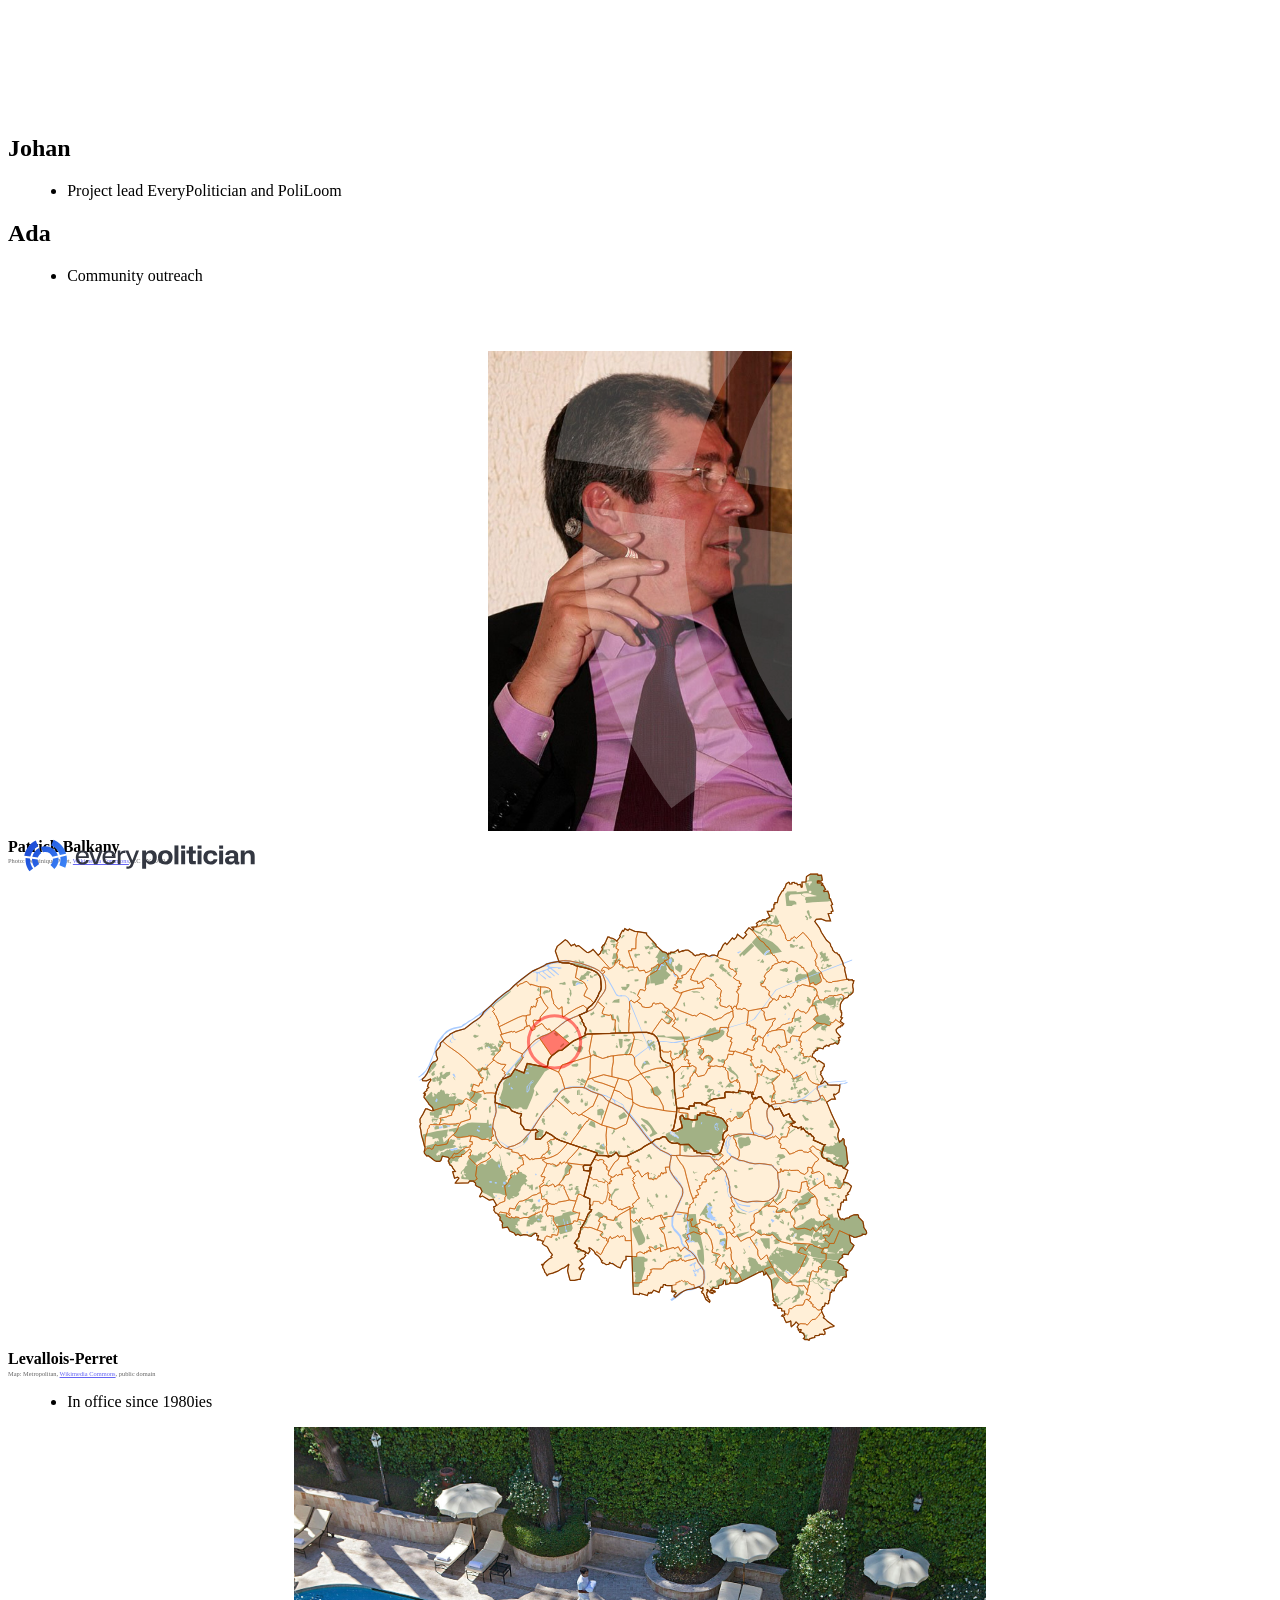
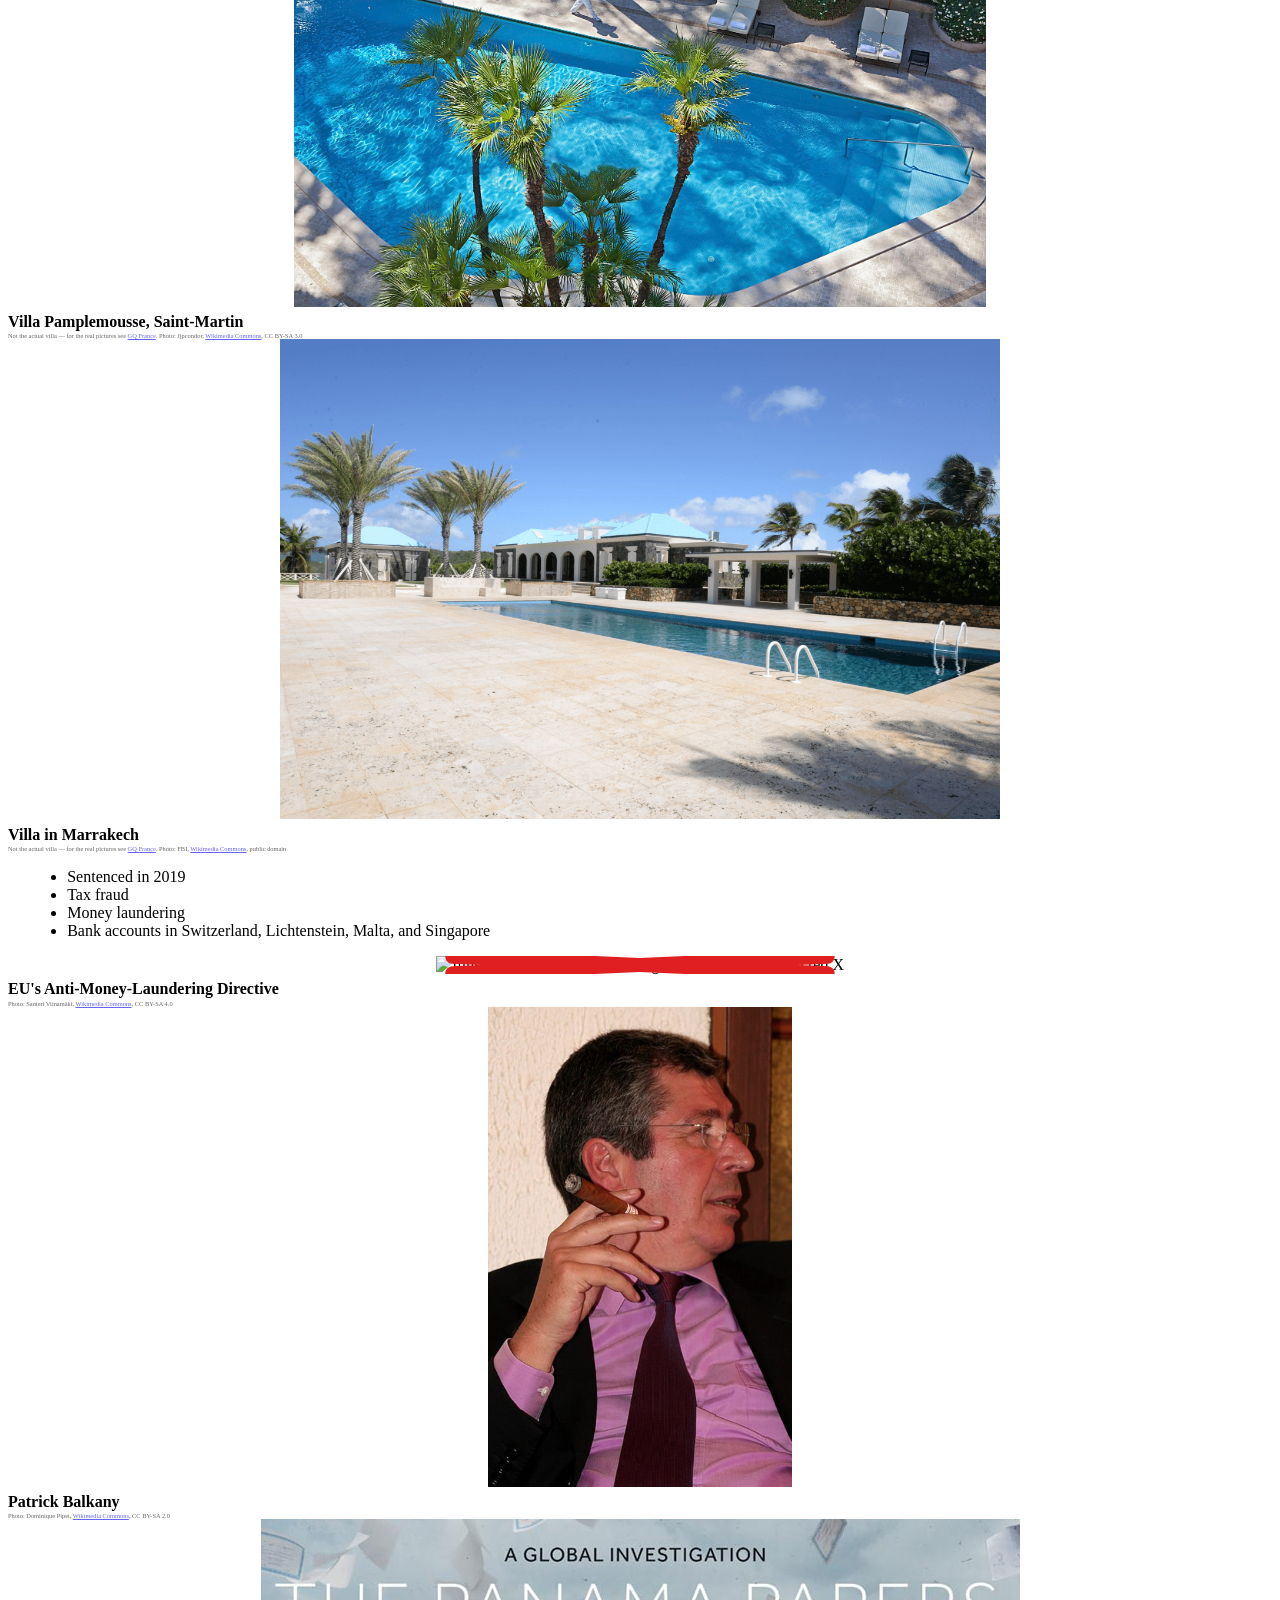
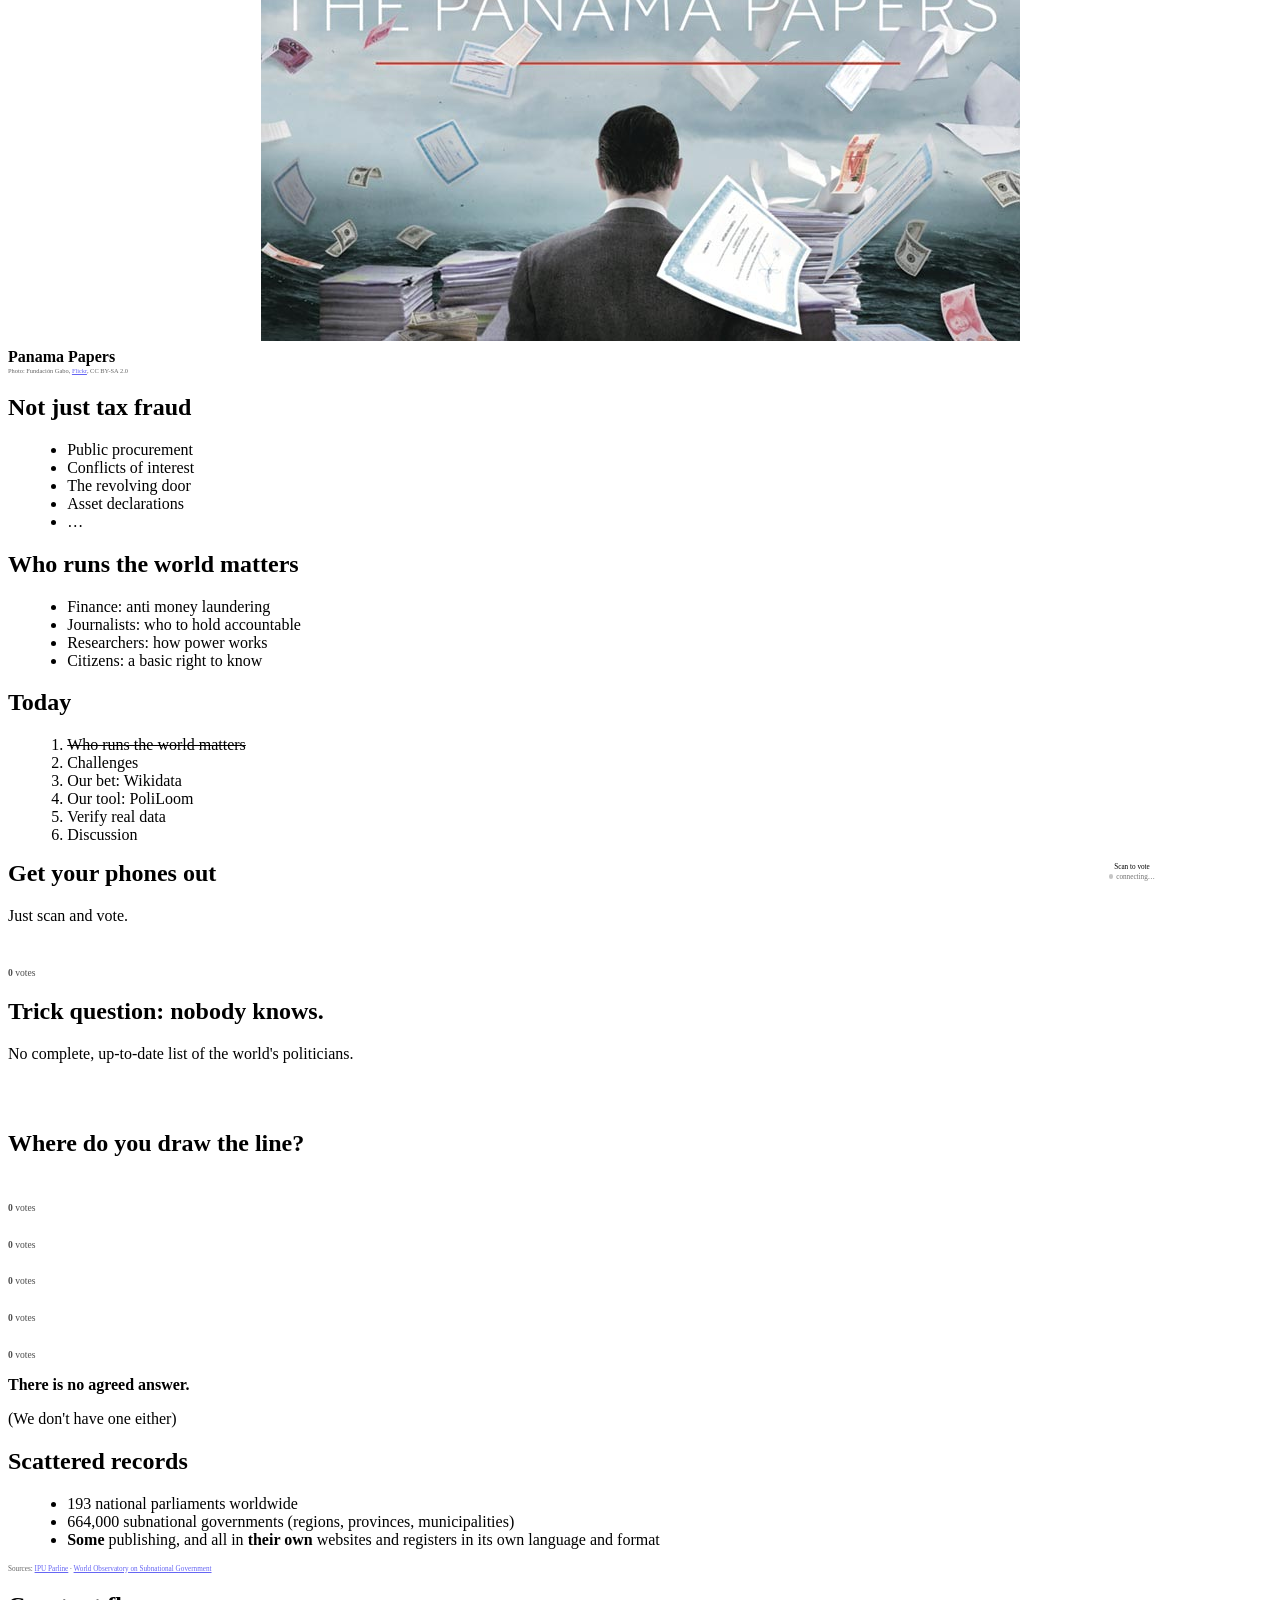
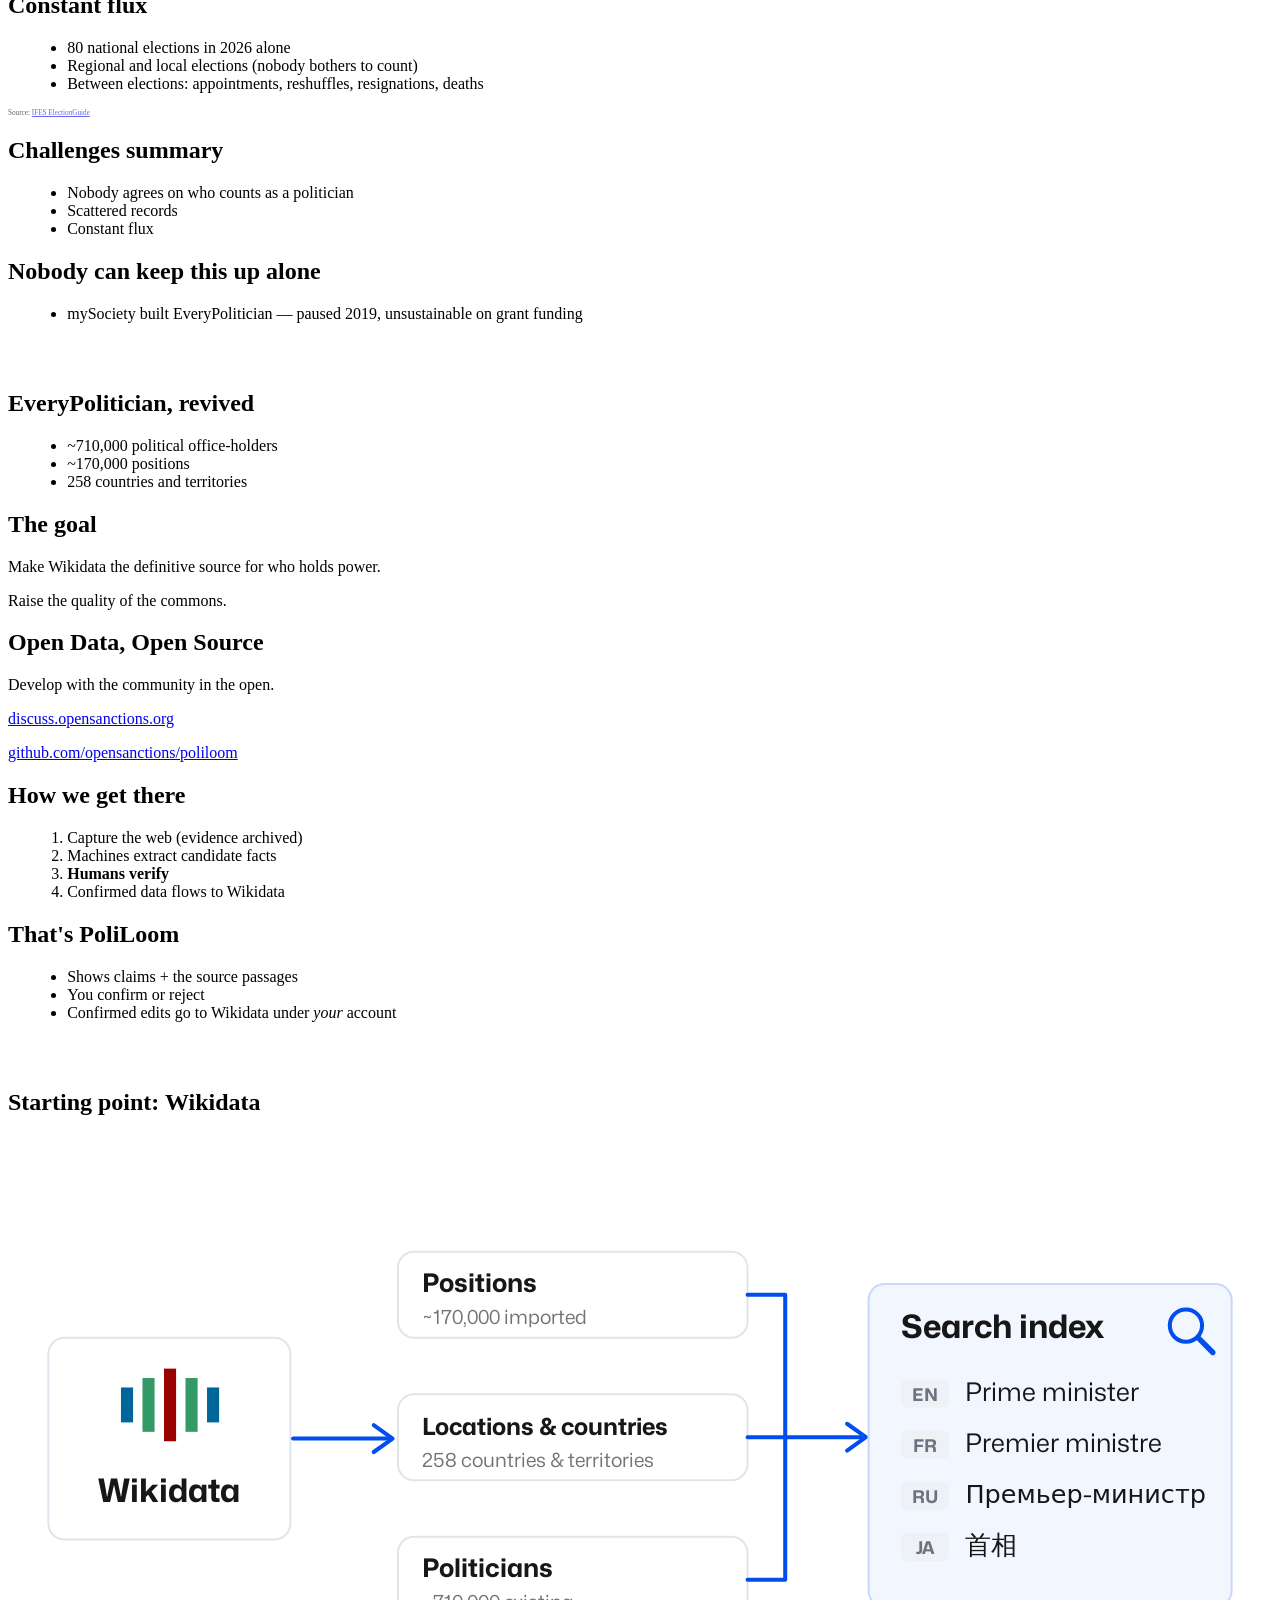
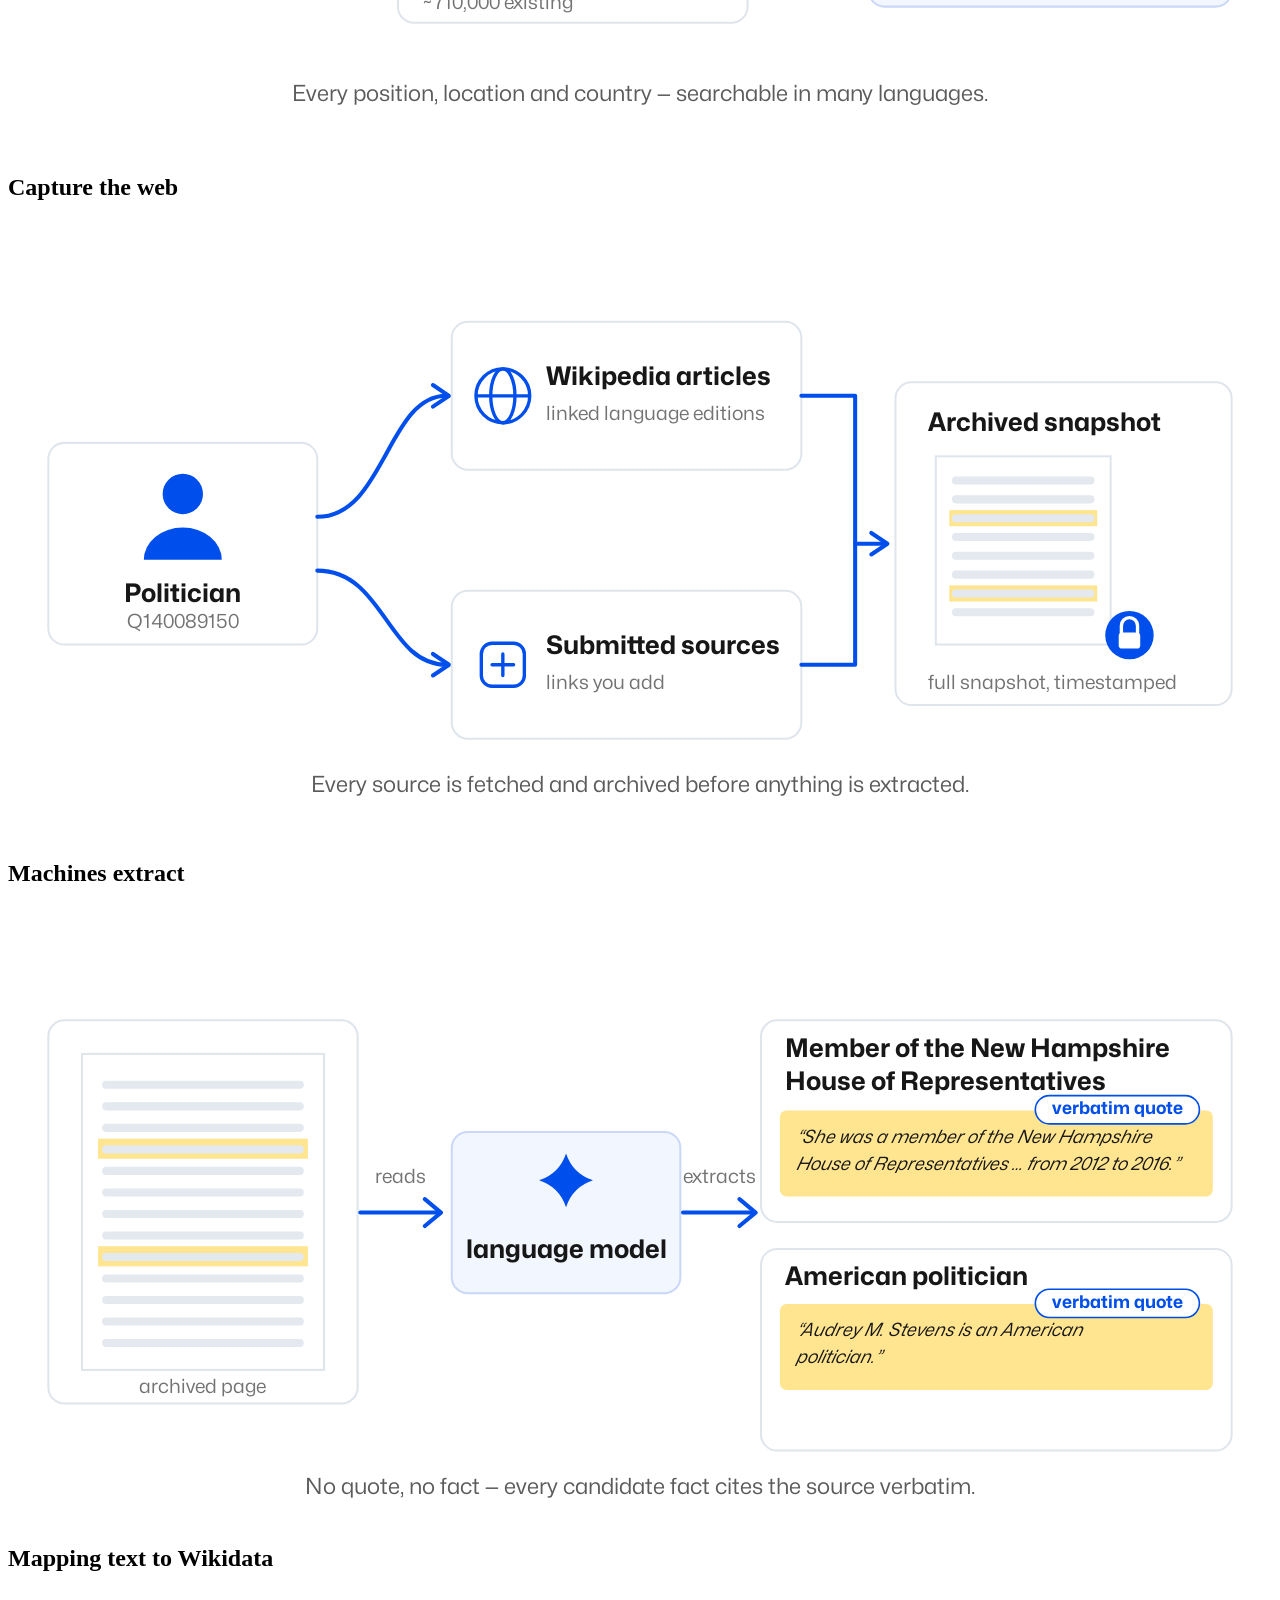
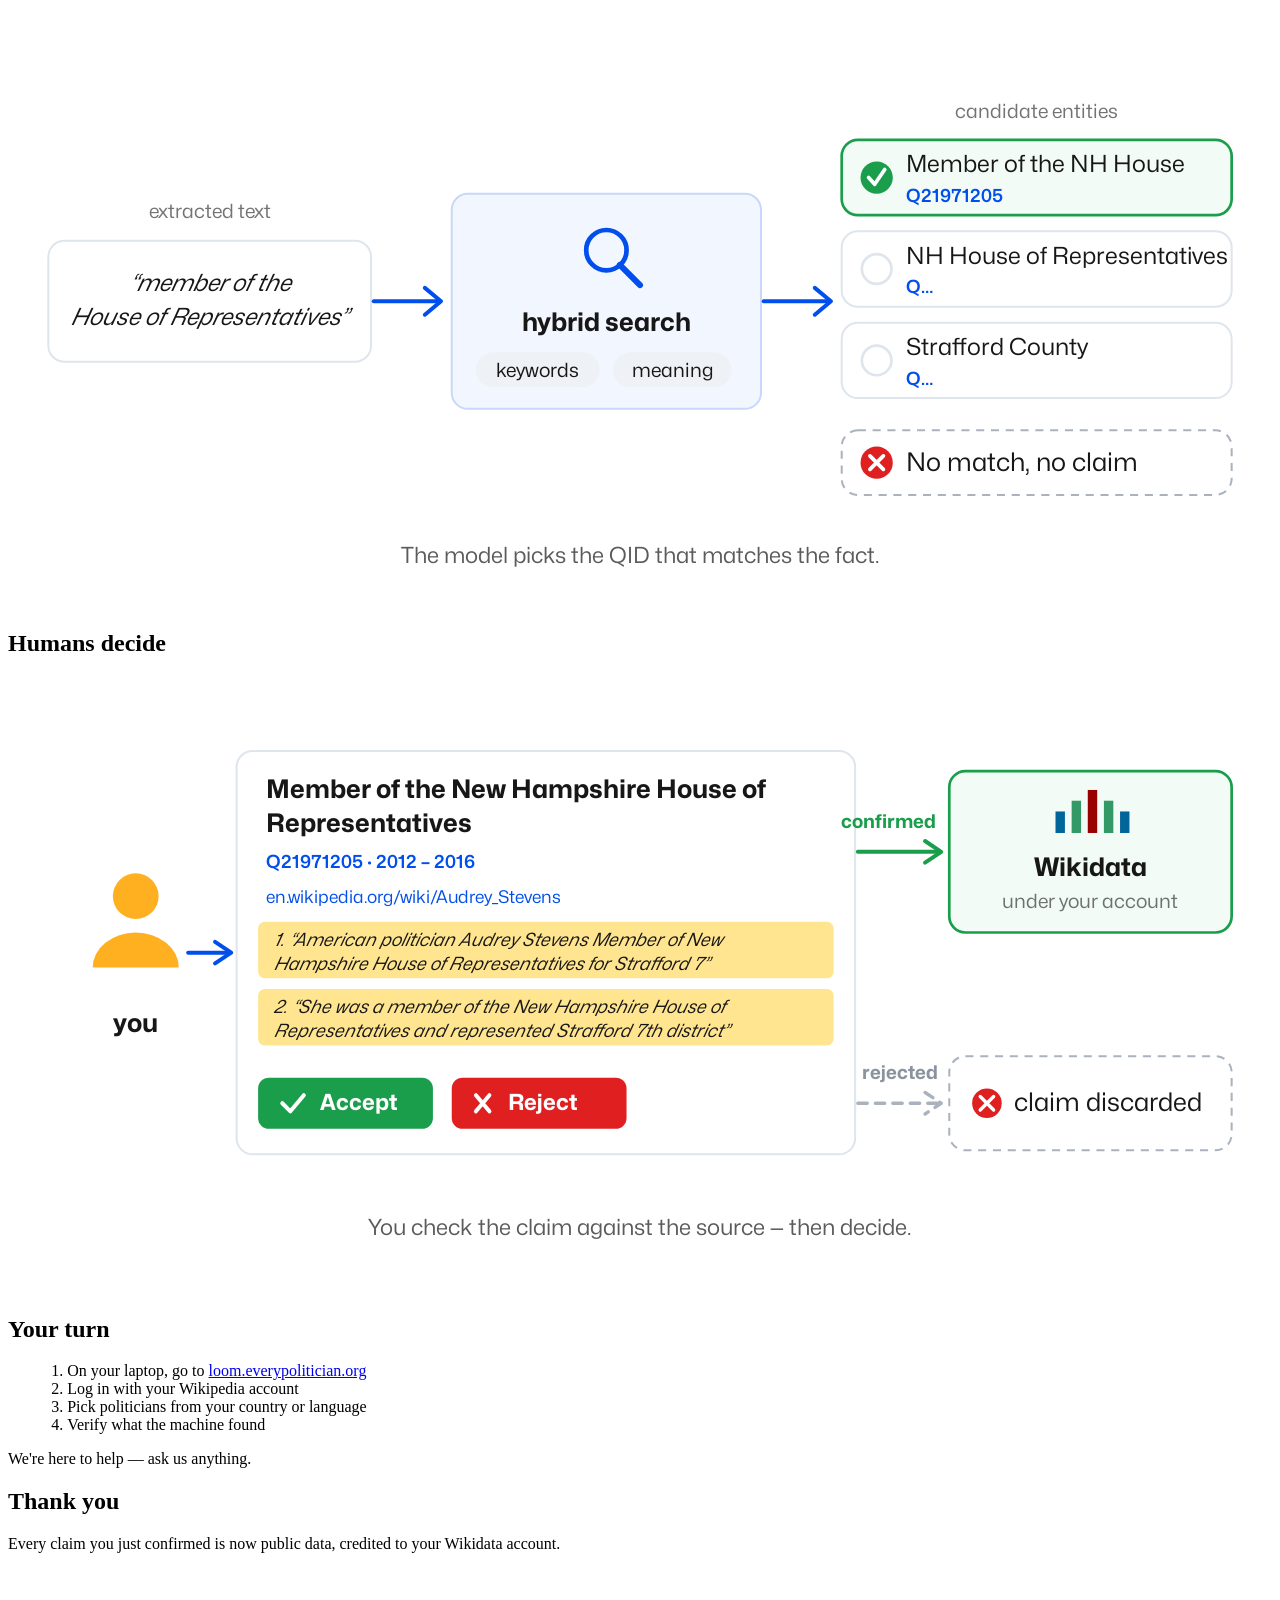
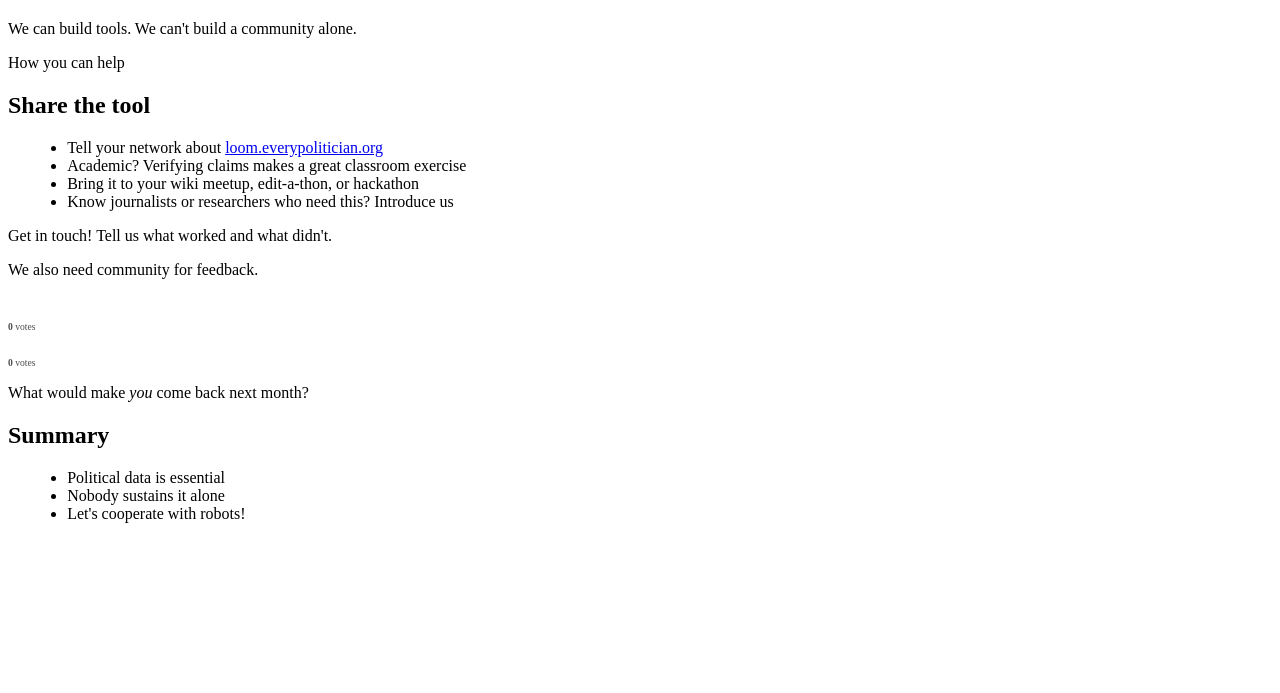
==== commit e3357329: "drop demo" ====
--- a/index.html
+++ b/index.html
@@ -261,7 +261,6 @@
             <li>Challenges</li>
             <li>Our bet: Wikidata</li>
             <li>Our tool: PoliLoom</li>
-            <li>Demo</li>
             <li>Verify real data</li>
             <li>Discussion</li>
           </ol>
@@ -527,28 +526,62 @@
             aria-label="Diagram: positions, locations and countries, and existing politicians are imported from Wikidata into a search index where every entity is searchable in many languages"
           >
             <!-- source: Wikidata -->
-            <rect class="d-box" x="30" y="150" width="180" height="150" rx="12" />
+            <rect
+              class="d-box"
+              x="30"
+              y="150"
+              width="180"
+              height="150"
+              rx="12"
+            />
             <rect x="84" y="187" width="9" height="26" fill="#006699" />
             <rect x="100" y="180" width="9" height="40" fill="#339966" />
             <rect x="116" y="173" width="9" height="54" fill="#990000" />
             <rect x="132" y="180" width="9" height="40" fill="#339966" />
             <rect x="148" y="187" width="9" height="26" fill="#006699" />
-            <text class="d-h" x="120" y="272" text-anchor="middle">Wikidata</text>
+            <text class="d-h" x="120" y="272" text-anchor="middle">
+              Wikidata
+            </text>
 
             <!-- import -->
             <path class="d-flow" d="M212,225 H282" />
             <path class="d-flow" d="M272,215 L286,225 L272,235" />
 
             <!-- imported entities -->
-            <rect class="d-box" x="290" y="86" width="260" height="64" rx="12" />
+            <rect
+              class="d-box"
+              x="290"
+              y="86"
+              width="260"
+              height="64"
+              rx="12"
+            />
             <text class="d-t d-bold" x="308" y="116">Positions</text>
             <text class="d-s" x="308" y="140">~170,000 imported</text>
 
-            <rect class="d-box" x="290" y="192" width="260" height="64" rx="12" />
-            <text class="d-t2 d-bold" x="308" y="222">Locations &amp; countries</text>
-            <text class="d-s" x="308" y="246">258 countries &amp; territories</text>
-
-            <rect class="d-box" x="290" y="298" width="260" height="64" rx="12" />
+            <rect
+              class="d-box"
+              x="290"
+              y="192"
+              width="260"
+              height="64"
+              rx="12"
+            />
+            <text class="d-t2 d-bold" x="308" y="222">
+              Locations &amp; countries
+            </text>
+            <text class="d-s" x="308" y="246">
+              258 countries &amp; territories
+            </text>
+
+            <rect
+              class="d-box"
+              x="290"
+              y="298"
+              width="260"
+              height="64"
+              rx="12"
+            />
             <text class="d-t d-bold" x="308" y="328">Politicians</text>
             <text class="d-s" x="308" y="352">~710,000 existing</text>
 
@@ -561,28 +594,78 @@
             <path class="d-flow" d="M624,214 L638,224 L624,234" />
 
             <!-- search index -->
-            <rect class="d-box-blue" x="640" y="110" width="270" height="240" rx="12" />
+            <rect
+              class="d-box-blue"
+              x="640"
+              y="110"
+              width="270"
+              height="240"
+              rx="12"
+            />
             <text class="d-h" x="664" y="150">Search index</text>
-            <circle cx="876" cy="141" r="12" fill="none" class="d-stroke" stroke-width="3" />
-            <path class="d-stroke" stroke-width="4" stroke-linecap="round" d="M885,150 L896,161" />
-
-            <rect class="d-pill" x="664" y="181" width="36" height="21" rx="5" />
+            <circle
+              cx="876"
+              cy="141"
+              r="12"
+              fill="none"
+              class="d-stroke"
+              stroke-width="3"
+            />
+            <path
+              class="d-stroke"
+              stroke-width="4"
+              stroke-linecap="round"
+              d="M885,150 L896,161"
+            />
+
+            <rect
+              class="d-pill"
+              x="664"
+              y="181"
+              width="36"
+              height="21"
+              rx="5"
+            />
             <text class="d-code" x="682" y="197" text-anchor="middle">EN</text>
             <text class="d-t" x="712" y="197">Prime minister</text>
 
-            <rect class="d-pill" x="664" y="219" width="36" height="21" rx="5" />
+            <rect
+              class="d-pill"
+              x="664"
+              y="219"
+              width="36"
+              height="21"
+              rx="5"
+            />
             <text class="d-code" x="682" y="235" text-anchor="middle">FR</text>
             <text class="d-t" x="712" y="235">Premier ministre</text>
 
-            <rect class="d-pill" x="664" y="257" width="36" height="21" rx="5" />
+            <rect
+              class="d-pill"
+              x="664"
+              y="257"
+              width="36"
+              height="21"
+              rx="5"
+            />
             <text class="d-code" x="682" y="273" text-anchor="middle">RU</text>
             <text class="d-t" x="712" y="273">Премьер-министр</text>
 
-            <rect class="d-pill" x="664" y="295" width="36" height="21" rx="5" />
+            <rect
+              class="d-pill"
+              x="664"
+              y="295"
+              width="36"
+              height="21"
+              rx="5"
+            />
             <text class="d-code" x="682" y="311" text-anchor="middle">JA</text>
             <text class="d-t" x="712" y="311">首相</text>
 
-            <text class="d-cap" x="470" y="420" text-anchor="middle">Every position, location and country — searchable in many languages.</text>
+            <text class="d-cap" x="470" y="420" text-anchor="middle">
+              Every position, location and country — searchable in many
+              languages.
+            </text>
           </svg>
         </section>
 
@@ -595,11 +678,22 @@
             aria-label="Diagram: for each politician, PoliLoom fetches their linked Wikipedia articles and user-submitted sources, and archives a full timestamped snapshot"
           >
             <!-- the politician -->
-            <rect class="d-box" x="30" y="165" width="200" height="150" rx="12" />
+            <rect
+              class="d-box"
+              x="30"
+              y="165"
+              width="200"
+              height="150"
+              rx="12"
+            />
             <circle class="d-blue" cx="130" cy="203" r="15" />
             <path class="d-blue" d="M101,252 a29,24 0 0 1 58,0 Z" />
-            <text class="d-t d-bold" x="130" y="283" text-anchor="middle">Politician</text>
-            <text class="d-s" x="130" y="303" text-anchor="middle">Q140089150</text>
+            <text class="d-t d-bold" x="130" y="283" text-anchor="middle">
+              Politician
+            </text>
+            <text class="d-s" x="130" y="303" text-anchor="middle">
+              Q140089150
+            </text>
 
             <!-- fetch the sources -->
             <path class="d-flow" d="M230,220 C280,220 282,130 326,130" />
@@ -608,45 +702,170 @@
             <path class="d-flow" d="M316,322 L328,330 L316,338" />
 
             <!-- source: Wikipedia -->
-            <rect class="d-box" x="330" y="75" width="260" height="110" rx="12" />
-            <circle cx="368" cy="130" r="20" fill="none" class="d-stroke" stroke-width="2.5" />
-            <ellipse cx="368" cy="130" rx="9" ry="20" fill="none" class="d-stroke" stroke-width="2.5" />
+            <rect
+              class="d-box"
+              x="330"
+              y="75"
+              width="260"
+              height="110"
+              rx="12"
+            />
+            <circle
+              cx="368"
+              cy="130"
+              r="20"
+              fill="none"
+              class="d-stroke"
+              stroke-width="2.5"
+            />
+            <ellipse
+              cx="368"
+              cy="130"
+              rx="9"
+              ry="20"
+              fill="none"
+              class="d-stroke"
+              stroke-width="2.5"
+            />
             <path class="d-stroke" stroke-width="2.5" d="M348,130 H388" />
             <text class="d-t d-bold" x="400" y="122">Wikipedia articles</text>
             <text class="d-s" x="400" y="148">linked language editions</text>
 
             <!-- source: user submissions -->
-            <rect class="d-box" x="330" y="275" width="260" height="110" rx="12" />
-            <rect x="352" y="314" width="32" height="32" rx="8" fill="none" class="d-stroke" stroke-width="2.5" />
-            <path class="d-stroke" stroke-width="2.5" stroke-linecap="round" d="M360,330 H376 M368,322 V338" />
+            <rect
+              class="d-box"
+              x="330"
+              y="275"
+              width="260"
+              height="110"
+              rx="12"
+            />
+            <rect
+              x="352"
+              y="314"
+              width="32"
+              height="32"
+              rx="8"
+              fill="none"
+              class="d-stroke"
+              stroke-width="2.5"
+            />
+            <path
+              class="d-stroke"
+              stroke-width="2.5"
+              stroke-linecap="round"
+              d="M360,330 H376 M368,322 V338"
+            />
             <text class="d-t d-bold" x="400" y="322">Submitted sources</text>
             <text class="d-s" x="400" y="348">links you add</text>
 
             <!-- merged into the archive -->
-            <path class="d-flow" d="M590,130 H630 M590,330 H630 M630,130 V330" />
+            <path
+              class="d-flow"
+              d="M590,130 H630 M590,330 H630 M630,130 V330"
+            />
             <path class="d-flow" d="M630,240 H652" />
             <path class="d-flow" d="M642,232 L654,240 L642,248" />
 
             <!-- archived snapshot -->
-            <rect class="d-box" x="660" y="120" width="250" height="240" rx="12" />
+            <rect
+              class="d-box"
+              x="660"
+              y="120"
+              width="250"
+              height="240"
+              rx="12"
+            />
             <text class="d-t d-bold" x="684" y="156">Archived snapshot</text>
-            <rect x="690" y="175" width="130" height="140" fill="#fff" stroke="#dfe5ec" stroke-width="1.5" />
-            <rect class="d-line" x="702" y="190" width="106" height="6" rx="3" />
-            <rect class="d-line" x="702" y="204" width="106" height="6" rx="3" />
+            <rect
+              x="690"
+              y="175"
+              width="130"
+              height="140"
+              fill="#fff"
+              stroke="#dfe5ec"
+              stroke-width="1.5"
+            />
+            <rect
+              class="d-line"
+              x="702"
+              y="190"
+              width="106"
+              height="6"
+              rx="3"
+            />
+            <rect
+              class="d-line"
+              x="702"
+              y="204"
+              width="106"
+              height="6"
+              rx="3"
+            />
             <rect class="d-hl" x="700" y="215" width="110" height="12" />
-            <rect class="d-line" x="702" y="218" width="106" height="6" rx="3" />
-            <rect class="d-line" x="702" y="232" width="106" height="6" rx="3" />
-            <rect class="d-line" x="702" y="246" width="106" height="6" rx="3" />
+            <rect
+              class="d-line"
+              x="702"
+              y="218"
+              width="106"
+              height="6"
+              rx="3"
+            />
+            <rect
+              class="d-line"
+              x="702"
+              y="232"
+              width="106"
+              height="6"
+              rx="3"
+            />
+            <rect
+              class="d-line"
+              x="702"
+              y="246"
+              width="106"
+              height="6"
+              rx="3"
+            />
             <rect class="d-hl" x="700" y="271" width="110" height="12" />
-            <rect class="d-line" x="702" y="260" width="106" height="6" rx="3" />
-            <rect class="d-line" x="702" y="274" width="106" height="6" rx="3" />
-            <rect class="d-line" x="702" y="288" width="106" height="6" rx="3" />
+            <rect
+              class="d-line"
+              x="702"
+              y="260"
+              width="106"
+              height="6"
+              rx="3"
+            />
+            <rect
+              class="d-line"
+              x="702"
+              y="274"
+              width="106"
+              height="6"
+              rx="3"
+            />
+            <rect
+              class="d-line"
+              x="702"
+              y="288"
+              width="106"
+              height="6"
+              rx="3"
+            />
             <circle class="d-blue" cx="834" cy="308" r="18" />
             <rect x="826" y="306" width="16" height="12" rx="2.5" fill="#fff" />
-            <path d="M828,306 v-5 a6,6 0 0 1 12,0 v5" fill="none" stroke="#fff" stroke-width="2.5" stroke-linecap="round" />
+            <path
+              d="M828,306 v-5 a6,6 0 0 1 12,0 v5"
+              fill="none"
+              stroke="#fff"
+              stroke-width="2.5"
+              stroke-linecap="round"
+            />
             <text class="d-s" x="684" y="348">full snapshot, timestamped</text>
 
-            <text class="d-cap" x="470" y="425" text-anchor="middle">Every source is fetched and archived before anything is extracted.</text>
+            <text class="d-cap" x="470" y="425" text-anchor="middle">
+              Every source is fetched and archived before anything is extracted.
+            </text>
           </svg>
         </section>
 
@@ -659,8 +878,23 @@
             aria-label="Diagram: a language model reads the archived page and extracts candidate facts, each backed by a verbatim quote from the source"
           >
             <!-- archived page -->
-            <rect class="d-box" x="30" y="85" width="230" height="285" rx="12" />
-            <rect x="55" y="110" width="180" height="235" fill="#fff" stroke="#dfe5ec" stroke-width="1.5" />
+            <rect
+              class="d-box"
+              x="30"
+              y="85"
+              width="230"
+              height="285"
+              rx="12"
+            />
+            <rect
+              x="55"
+              y="110"
+              width="180"
+              height="235"
+              fill="#fff"
+              stroke="#dfe5ec"
+              stroke-width="1.5"
+            />
             <rect class="d-line" x="70" y="130" width="150" height="6" rx="3" />
             <rect class="d-line" x="70" y="146" width="150" height="6" rx="3" />
             <rect class="d-line" x="70" y="162" width="150" height="6" rx="3" />
@@ -676,40 +910,107 @@
             <rect class="d-line" x="70" y="290" width="150" height="6" rx="3" />
             <rect class="d-line" x="70" y="306" width="150" height="6" rx="3" />
             <rect class="d-line" x="70" y="322" width="150" height="6" rx="3" />
-            <text class="d-s" x="145" y="362" text-anchor="middle">archived page</text>
+            <text class="d-s" x="145" y="362" text-anchor="middle">
+              archived page
+            </text>
 
             <path class="d-flow" d="M262,228 H320" />
             <path class="d-flow" d="M310,218 L322,228 L310,238" />
             <text class="d-s" x="292" y="206" text-anchor="middle">reads</text>
 
             <!-- language model -->
-            <rect class="d-box-blue" x="330" y="168" width="170" height="120" rx="12" />
-            <path class="d-blue" d="M415,184 Q420,199 435,204 Q420,209 415,224 Q410,209 395,204 Q410,199 415,184 Z" />
-            <text class="d-t d-bold" x="415" y="262" text-anchor="middle">language model</text>
+            <rect
+              class="d-box-blue"
+              x="330"
+              y="168"
+              width="170"
+              height="120"
+              rx="12"
+            />
+            <path
+              class="d-blue"
+              d="M415,184 Q420,199 435,204 Q420,209 415,224 Q410,209 395,204 Q410,199 415,184 Z"
+            />
+            <text class="d-t d-bold" x="415" y="262" text-anchor="middle">
+              language model
+            </text>
 
             <path class="d-flow" d="M502,228 H554" />
             <path class="d-flow" d="M544,218 L556,228 L544,238" />
-            <text class="d-s" x="529" y="206" text-anchor="middle">extracts</text>
+            <text class="d-s" x="529" y="206" text-anchor="middle">
+              extracts
+            </text>
 
             <!-- candidate facts, each with its verbatim quote -->
-            <rect class="d-box" x="560" y="85" width="350" height="150" rx="12" />
-            <text class="d-t d-bold" x="578" y="112">Member of the New Hampshire</text>
-            <text class="d-t d-bold" x="578" y="137">House of Representatives</text>
+            <rect
+              class="d-box"
+              x="560"
+              y="85"
+              width="350"
+              height="150"
+              rx="12"
+            />
+            <text class="d-t d-bold" x="578" y="112">
+              Member of the New Hampshire
+            </text>
+            <text class="d-t d-bold" x="578" y="137">
+              House of Representatives
+            </text>
             <rect class="d-hl" x="574" y="152" width="322" height="64" rx="5" />
-            <text class="d-quote" font-size="13.5" x="586" y="176">&#8220;She was a member of the New Hampshire</text>
-            <text class="d-quote" font-size="13.5" x="586" y="196">House of Representatives &#8230; from 2012 to 2016.&#8221;</text>
-            <rect x="764" y="141" width="122" height="21" rx="10.5" fill="#fff" class="d-stroke" stroke-width="1.2" />
-            <text class="d-code d-blue" x="825" y="155" text-anchor="middle">verbatim quote</text>
-
-            <rect class="d-box" x="560" y="255" width="350" height="150" rx="12" />
+            <text class="d-quote" font-size="13.5" x="586" y="176">
+              &#8220;She was a member of the New Hampshire
+            </text>
+            <text class="d-quote" font-size="13.5" x="586" y="196">
+              House of Representatives &#8230; from 2012 to 2016.&#8221;
+            </text>
+            <rect
+              x="764"
+              y="141"
+              width="122"
+              height="21"
+              rx="10.5"
+              fill="#fff"
+              class="d-stroke"
+              stroke-width="1.2"
+            />
+            <text class="d-code d-blue" x="825" y="155" text-anchor="middle">
+              verbatim quote
+            </text>
+
+            <rect
+              class="d-box"
+              x="560"
+              y="255"
+              width="350"
+              height="150"
+              rx="12"
+            />
             <text class="d-t d-bold" x="578" y="282">American politician</text>
             <rect class="d-hl" x="574" y="296" width="322" height="64" rx="5" />
-            <text class="d-quote" font-size="13.5" x="586" y="320">&#8220;Audrey M. Stevens is an American</text>
-            <text class="d-quote" font-size="13.5" x="586" y="340">politician.&#8221;</text>
-            <rect x="764" y="285" width="122" height="21" rx="10.5" fill="#fff" class="d-stroke" stroke-width="1.2" />
-            <text class="d-code d-blue" x="825" y="299" text-anchor="middle">verbatim quote</text>
-
-            <text class="d-cap" x="470" y="437" text-anchor="middle">No quote, no fact — every candidate fact cites the source verbatim.</text>
+            <text class="d-quote" font-size="13.5" x="586" y="320">
+              &#8220;Audrey M. Stevens is an American
+            </text>
+            <text class="d-quote" font-size="13.5" x="586" y="340">
+              politician.&#8221;
+            </text>
+            <rect
+              x="764"
+              y="285"
+              width="122"
+              height="21"
+              rx="10.5"
+              fill="#fff"
+              class="d-stroke"
+              stroke-width="1.2"
+            />
+            <text class="d-code d-blue" x="825" y="299" text-anchor="middle">
+              verbatim quote
+            </text>
+
+            <text class="d-cap" x="470" y="437" text-anchor="middle">
+              No quote, no fact — every candidate fact cites the source
+              verbatim.
+            </text>
           </svg>
         </section>
 
@@ -722,52 +1023,164 @@
             aria-label="Diagram: hybrid search over keywords and meaning finds candidate entities for an extracted phrase, the model picks the matching QID, and no match means no claim"
           >
             <!-- extracted phrase -->
-            <text class="d-s" x="150" y="168" text-anchor="middle">extracted text</text>
-            <rect class="d-box" x="30" y="185" width="240" height="90" rx="12" />
-            <text class="d-q" x="150" y="222" text-anchor="middle">&#8220;member of the</text>
-            <text class="d-q" x="150" y="248" text-anchor="middle">House of Representatives&#8221;</text>
+            <text class="d-s" x="150" y="168" text-anchor="middle">
+              extracted text
+            </text>
+            <rect
+              class="d-box"
+              x="30"
+              y="185"
+              width="240"
+              height="90"
+              rx="12"
+            />
+            <text class="d-q" x="150" y="222" text-anchor="middle">
+              &#8220;member of the
+            </text>
+            <text class="d-q" x="150" y="248" text-anchor="middle">
+              House of Representatives&#8221;
+            </text>
 
             <path class="d-flow" d="M272,230 H320" />
             <path class="d-flow" d="M310,220 L322,230 L310,240" />
 
             <!-- hybrid search -->
-            <rect class="d-box-blue" x="330" y="150" width="230" height="160" rx="12" />
-            <circle cx="445" cy="192" r="15" fill="none" class="d-stroke" stroke-width="3.5" />
-            <path class="d-stroke" stroke-width="4.5" stroke-linecap="round" d="M455,203 L470,218" />
-            <text class="d-t d-bold" x="445" y="252" text-anchor="middle">hybrid search</text>
-            <rect class="d-pill" x="348" y="268" width="92" height="26" rx="13" />
-            <text class="d-tag" x="394" y="286" text-anchor="middle">keywords</text>
-            <rect class="d-pill" x="450" y="268" width="88" height="26" rx="13" />
-            <text class="d-tag" x="494" y="286" text-anchor="middle">meaning</text>
+            <rect
+              class="d-box-blue"
+              x="330"
+              y="150"
+              width="230"
+              height="160"
+              rx="12"
+            />
+            <circle
+              cx="445"
+              cy="192"
+              r="15"
+              fill="none"
+              class="d-stroke"
+              stroke-width="3.5"
+            />
+            <path
+              class="d-stroke"
+              stroke-width="4.5"
+              stroke-linecap="round"
+              d="M455,203 L470,218"
+            />
+            <text class="d-t d-bold" x="445" y="252" text-anchor="middle">
+              hybrid search
+            </text>
+            <rect
+              class="d-pill"
+              x="348"
+              y="268"
+              width="92"
+              height="26"
+              rx="13"
+            />
+            <text class="d-tag" x="394" y="286" text-anchor="middle">
+              keywords
+            </text>
+            <rect
+              class="d-pill"
+              x="450"
+              y="268"
+              width="88"
+              height="26"
+              rx="13"
+            />
+            <text class="d-tag" x="494" y="286" text-anchor="middle">
+              meaning
+            </text>
 
             <path class="d-flow" d="M562,230 H610" />
             <path class="d-flow" d="M600,220 L612,230 L600,240" />
 
             <!-- candidate entities; the match gets picked -->
-            <text class="d-s" x="765" y="94" text-anchor="middle">candidate entities</text>
-
-            <rect class="d-box-green" x="620" y="110" width="290" height="56" rx="12" />
+            <text class="d-s" x="765" y="94" text-anchor="middle">
+              candidate entities
+            </text>
+
+            <rect
+              class="d-box-green"
+              x="620"
+              y="110"
+              width="290"
+              height="56"
+              rx="12"
+            />
             <circle class="d-green" cx="646" cy="138" r="12" />
-            <path d="M640,138 L644.5,143 L652,132" fill="none" stroke="#fff" stroke-width="2.8" stroke-linecap="round" stroke-linejoin="round" />
+            <path
+              d="M640,138 L644.5,143 L652,132"
+              fill="none"
+              stroke="#fff"
+              stroke-width="2.8"
+              stroke-linecap="round"
+              stroke-linejoin="round"
+            />
             <text class="d-t2" x="668" y="134">Member of the NH House</text>
             <text class="d-qid" x="668" y="156">Q21971205</text>
 
-            <rect class="d-box" x="620" y="178" width="290" height="56" rx="12" />
-            <circle cx="646" cy="206" r="11" fill="none" stroke="#dfe5ec" stroke-width="2" />
-            <text class="d-t2" x="668" y="202">NH House of Representatives</text>
+            <rect
+              class="d-box"
+              x="620"
+              y="178"
+              width="290"
+              height="56"
+              rx="12"
+            />
+            <circle
+              cx="646"
+              cy="206"
+              r="11"
+              fill="none"
+              stroke="#dfe5ec"
+              stroke-width="2"
+            />
+            <text class="d-t2" x="668" y="202">
+              NH House of Representatives
+            </text>
             <text class="d-qid" x="668" y="224">Q&#8230;</text>
 
-            <rect class="d-box" x="620" y="246" width="290" height="56" rx="12" />
-            <circle cx="646" cy="274" r="11" fill="none" stroke="#dfe5ec" stroke-width="2" />
+            <rect
+              class="d-box"
+              x="620"
+              y="246"
+              width="290"
+              height="56"
+              rx="12"
+            />
+            <circle
+              cx="646"
+              cy="274"
+              r="11"
+              fill="none"
+              stroke="#dfe5ec"
+              stroke-width="2"
+            />
             <text class="d-t2" x="668" y="270">Strafford County</text>
             <text class="d-qid" x="668" y="292">Q&#8230;</text>
 
-            <rect class="d-box-dash" x="620" y="326" width="290" height="48" rx="12" />
+            <rect
+              class="d-box-dash"
+              x="620"
+              y="326"
+              width="290"
+              height="48"
+              rx="12"
+            />
             <circle class="d-red" cx="646" cy="350" r="12" />
-            <path d="M641,345 L651,355 M651,345 L641,355" stroke="#fff" stroke-width="2.8" stroke-linecap="round" />
+            <path
+              d="M641,345 L651,355 M651,345 L641,355"
+              stroke="#fff"
+              stroke-width="2.8"
+              stroke-linecap="round"
+            />
             <text class="d-t" x="668" y="356">No match, no claim</text>
 
-            <text class="d-cap" x="470" y="425" text-anchor="middle">The model picks the QID that matches the fact.</text>
+            <text class="d-cap" x="470" y="425" text-anchor="middle">
+              The model picks the QID that matches the fact.
+            </text>
           </svg>
         </section>
 
@@ -782,62 +1195,135 @@
             <!-- you -->
             <circle class="d-cta" cx="95" cy="163" r="17" />
             <path class="d-cta" d="M63,216 a32,26 0 0 1 64,0 Z" />
-            <text class="d-t d-bold" x="95" y="264" text-anchor="middle">you</text>
+            <text class="d-t d-bold" x="95" y="264" text-anchor="middle">
+              you
+            </text>
             <path class="d-flow" d="M134,205 H164" />
             <path class="d-flow" d="M154,197 L166,205 L154,213" />
 
             <!-- the claim, with its evidence -->
-            <rect class="d-box" x="170" y="55" width="460" height="300" rx="12" />
-            <text class="d-t d-bold" x="192" y="90">Member of the New Hampshire House of</text>
+            <rect
+              class="d-box"
+              x="170"
+              y="55"
+              width="460"
+              height="300"
+              rx="12"
+            />
+            <text class="d-t d-bold" x="192" y="90">
+              Member of the New Hampshire House of
+            </text>
             <text class="d-t d-bold" x="192" y="115">Representatives</text>
-            <text class="d-qid" x="192" y="142">Q21971205 &#183; 2012 &#8211; 2016</text>
-            <text class="d-src" x="192" y="168">en.wikipedia.org/wiki/Audrey_Stevens</text>
+            <text class="d-qid" x="192" y="142">
+              Q21971205 &#183; 2012 &#8211; 2016
+            </text>
+            <text class="d-src" x="192" y="168">
+              en.wikipedia.org/wiki/Audrey_Stevens
+            </text>
 
             <rect class="d-hl" x="186" y="182" width="428" height="42" rx="5" />
-            <text class="d-quote" font-size="13.5" x="198" y="200">1. &#8220;American politician Audrey Stevens Member of New</text>
-            <text class="d-quote" font-size="13.5" x="198" y="218">Hampshire House of Representatives for Strafford 7&#8221;</text>
+            <text class="d-quote" font-size="13.5" x="198" y="200">
+              1. &#8220;American politician Audrey Stevens Member of New
+            </text>
+            <text class="d-quote" font-size="13.5" x="198" y="218">
+              Hampshire House of Representatives for Strafford 7&#8221;
+            </text>
 
             <rect class="d-hl" x="186" y="232" width="428" height="42" rx="5" />
-            <text class="d-quote" font-size="13.5" x="198" y="250">2. &#8220;She was a member of the New Hampshire House of</text>
-            <text class="d-quote" font-size="13.5" x="198" y="268">Representatives and represented Strafford 7th district&#8221;</text>
-
-            <rect class="d-green" x="186" y="298" width="130" height="38" rx="8" />
-            <path d="M204,317 L210,323 L220,311" fill="none" stroke="#fff" stroke-width="3" stroke-linecap="round" stroke-linejoin="round" />
+            <text class="d-quote" font-size="13.5" x="198" y="250">
+              2. &#8220;She was a member of the New Hampshire House of
+            </text>
+            <text class="d-quote" font-size="13.5" x="198" y="268">
+              Representatives and represented Strafford 7th district&#8221;
+            </text>
+
+            <rect
+              class="d-green"
+              x="186"
+              y="298"
+              width="130"
+              height="38"
+              rx="8"
+            />
+            <path
+              d="M204,317 L210,323 L220,311"
+              fill="none"
+              stroke="#fff"
+              stroke-width="3"
+              stroke-linecap="round"
+              stroke-linejoin="round"
+            />
             <text class="d-btn" x="232" y="322">Accept</text>
-            <rect class="d-red" x="330" y="298" width="130" height="38" rx="8" />
-            <path d="M348,311 L358,323 M358,311 L348,323" stroke="#fff" stroke-width="3" stroke-linecap="round" />
+            <rect
+              class="d-red"
+              x="330"
+              y="298"
+              width="130"
+              height="38"
+              rx="8"
+            />
+            <path
+              d="M348,311 L358,323 M358,311 L348,323"
+              stroke="#fff"
+              stroke-width="3"
+              stroke-linecap="round"
+            />
             <text class="d-btn" x="372" y="322">Reject</text>
 
             <!-- outcomes -->
             <path class="d-flow-green" d="M632,130 H692" />
             <path class="d-flow-green" d="M682,122 L694,130 L682,138" />
-            <text class="d-lblgreen" x="655" y="112" text-anchor="middle">confirmed</text>
-
-            <rect class="d-box-green" x="700" y="70" width="210" height="120" rx="12" />
+            <text class="d-lblgreen" x="655" y="112" text-anchor="middle">
+              confirmed
+            </text>
+
+            <rect
+              class="d-box-green"
+              x="700"
+              y="70"
+              width="210"
+              height="120"
+              rx="12"
+            />
             <rect x="779" y="100" width="7" height="16" fill="#006699" />
             <rect x="791" y="92" width="7" height="24" fill="#339966" />
             <rect x="803" y="84" width="7" height="32" fill="#990000" />
             <rect x="815" y="92" width="7" height="24" fill="#339966" />
             <rect x="827" y="100" width="7" height="16" fill="#006699" />
-            <text class="d-t d-bold" x="805" y="148" text-anchor="middle">Wikidata</text>
-            <text class="d-s" x="805" y="172" text-anchor="middle">under your account</text>
+            <text class="d-t d-bold" x="805" y="148" text-anchor="middle">
+              Wikidata
+            </text>
+            <text class="d-s" x="805" y="172" text-anchor="middle">
+              under your account
+            </text>
 
             <path class="d-flow-gray" d="M632,317 H692" />
             <path class="d-flow-gray" d="M682,309 L694,317 L682,325" />
-            <text class="d-lblgray" x="663" y="299" text-anchor="middle">rejected</text>
-
-            <rect class="d-box-dash" x="700" y="282" width="210" height="70" rx="12" />
+            <text class="d-lblgray" x="663" y="299" text-anchor="middle">
+              rejected
+            </text>
+
+            <rect
+              class="d-box-dash"
+              x="700"
+              y="282"
+              width="210"
+              height="70"
+              rx="12"
+            />
             <circle class="d-red" cx="728" cy="317" r="11" />
-            <path d="M723,312 L733,322 M733,312 L723,322" stroke="#fff" stroke-width="2.5" stroke-linecap="round" />
+            <path
+              d="M723,312 L733,322 M733,312 L723,322"
+              stroke="#fff"
+              stroke-width="2.5"
+              stroke-linecap="round"
+            />
             <text class="d-t" x="748" y="323">claim discarded</text>
 
-            <text class="d-cap" x="470" y="415" text-anchor="middle">You check the claim against the source — then decide.</text>
+            <text class="d-cap" x="470" y="415" text-anchor="middle">
+              You check the claim against the source — then decide.
+            </text>
           </svg>
-        </section>
-
-        <section>
-          <h2>Demo</h2>
-          <p>[live demo — fallback: screenshots]</p>
         </section>
 
         <!-- ============ PART 4: HANDS-ON (both facilitate) ============ -->
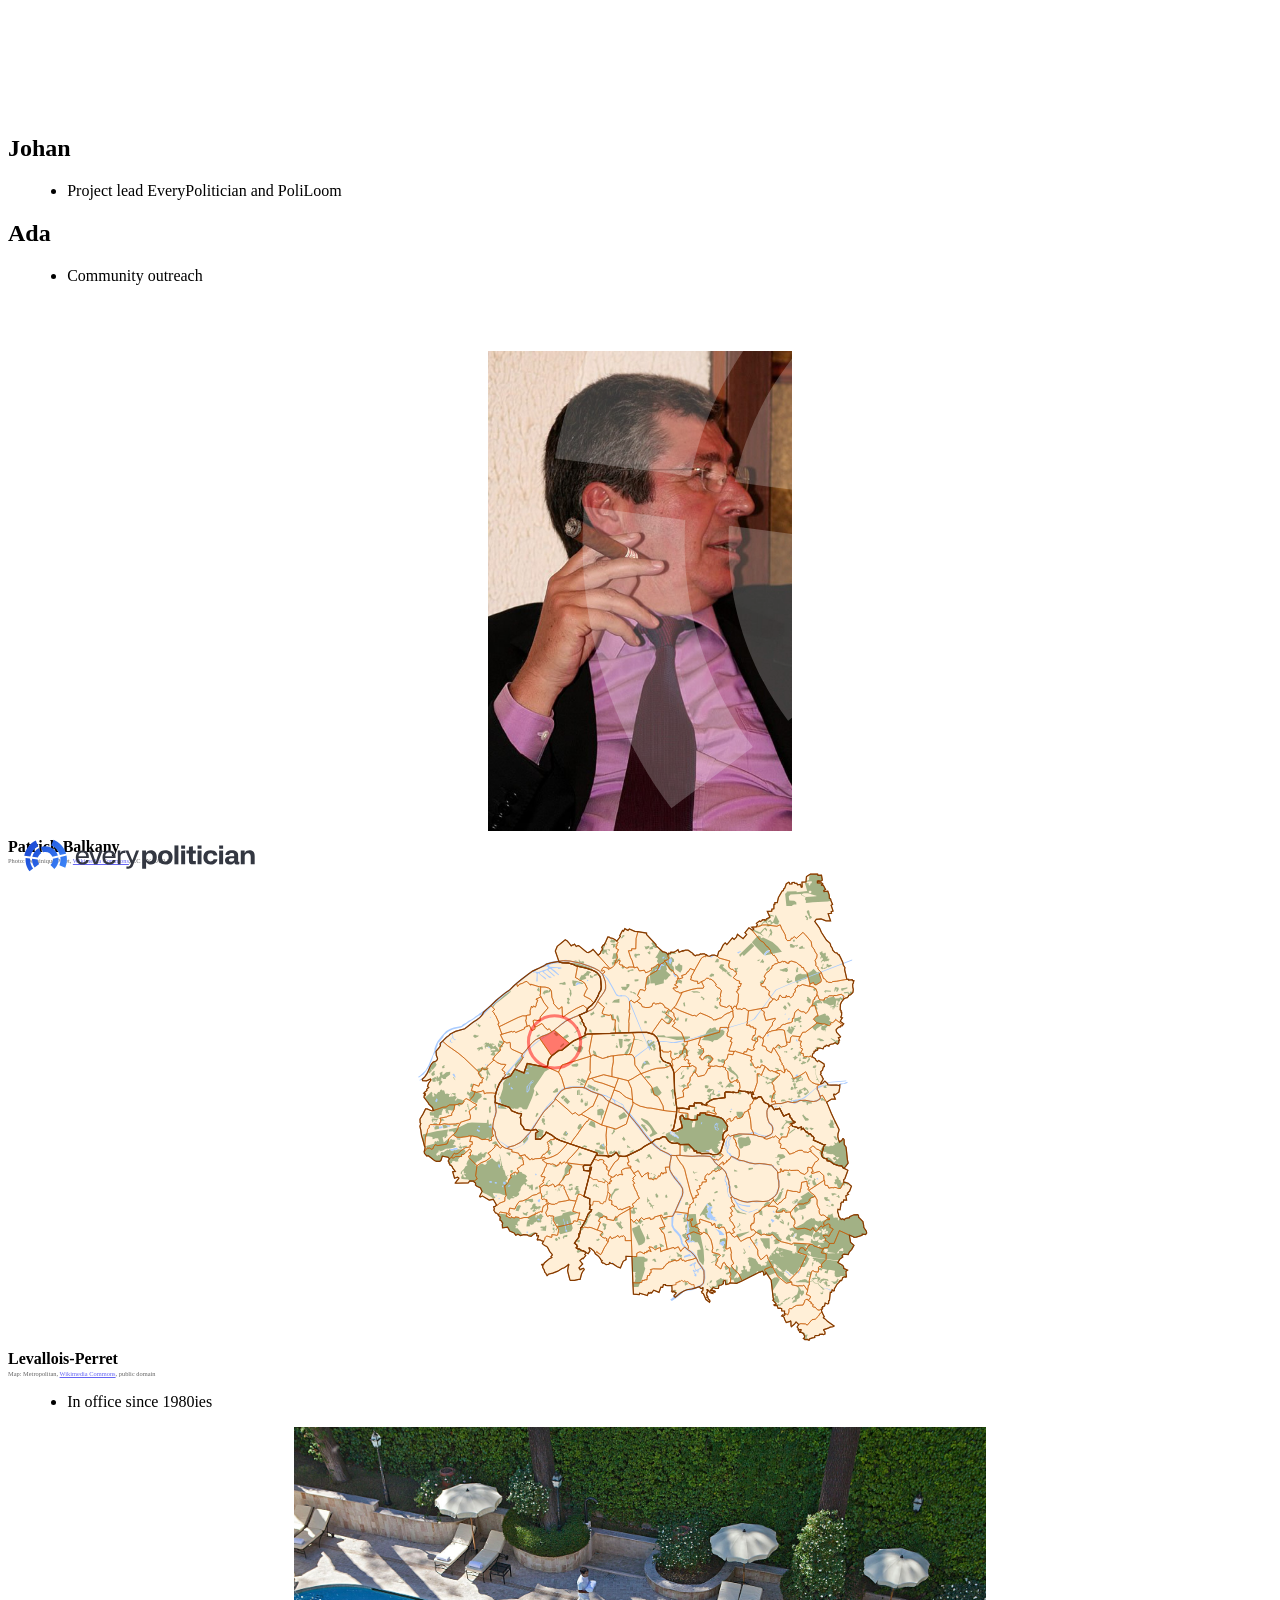
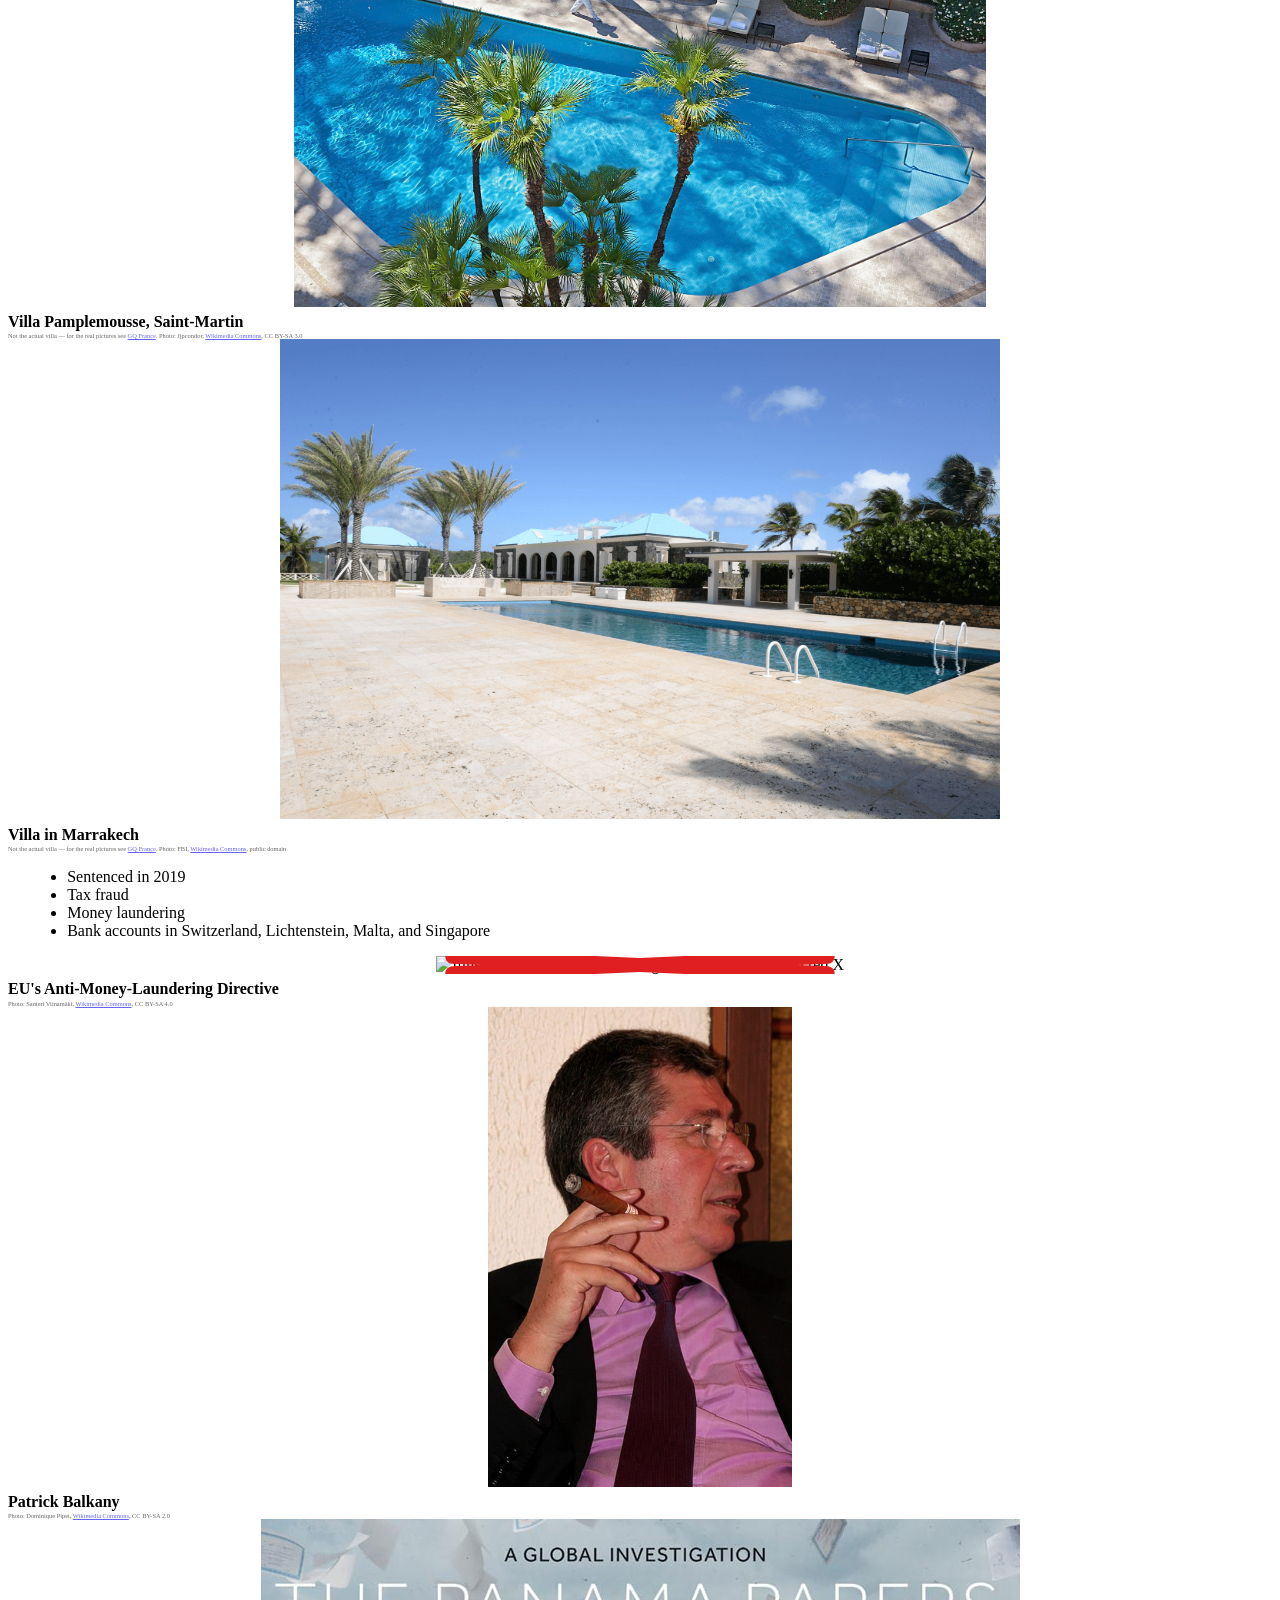
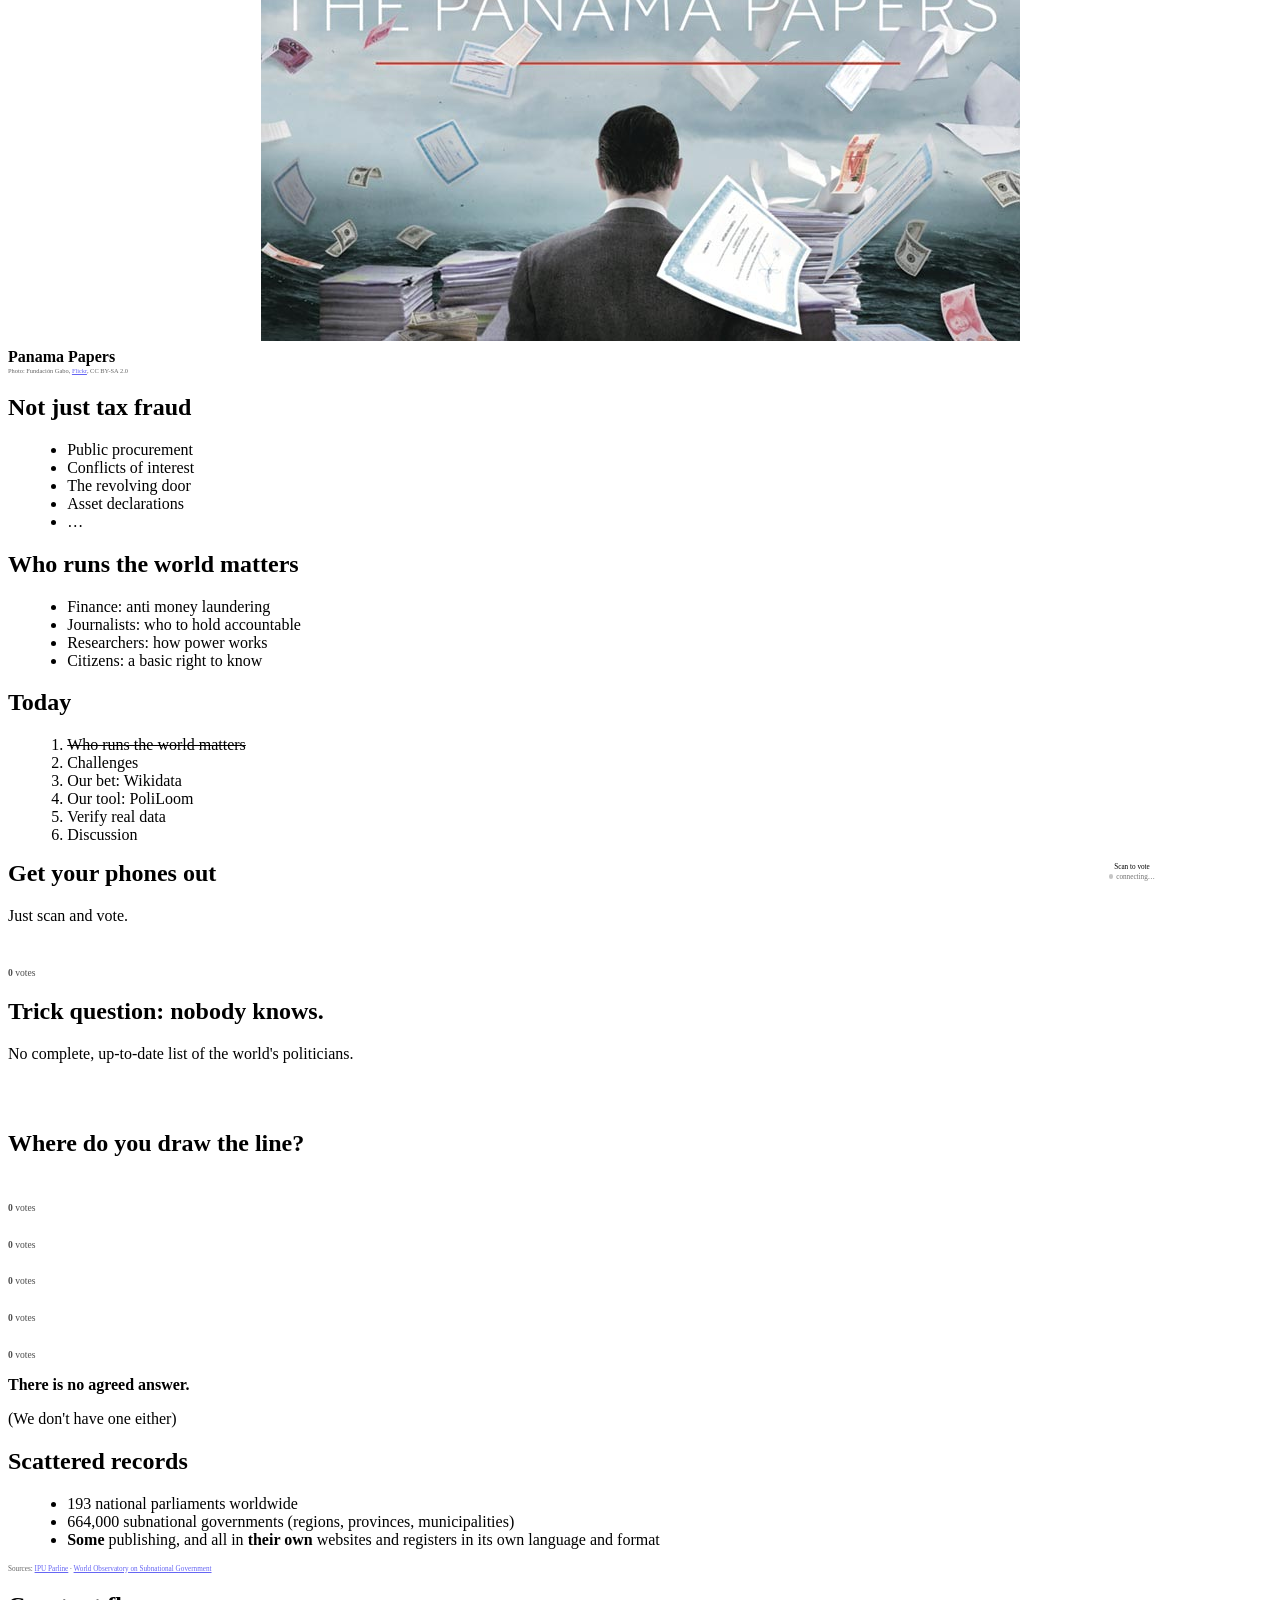
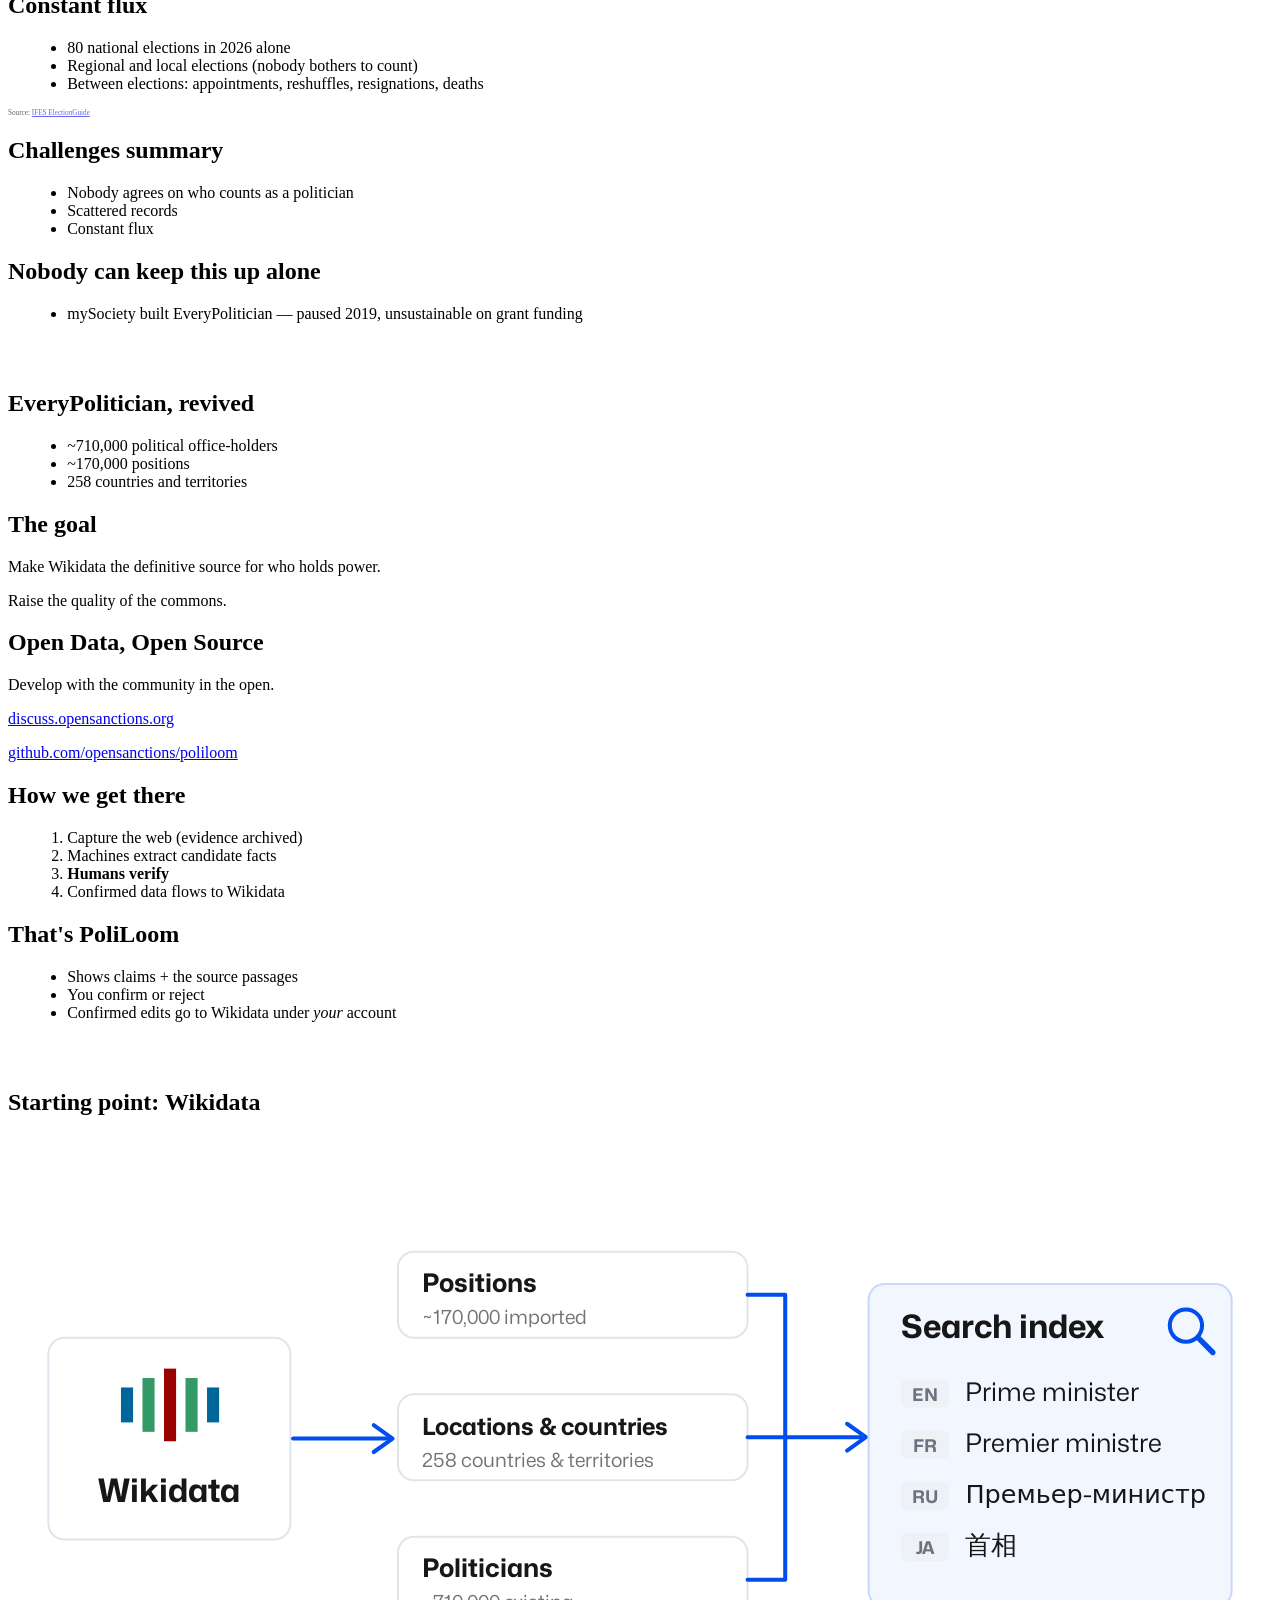
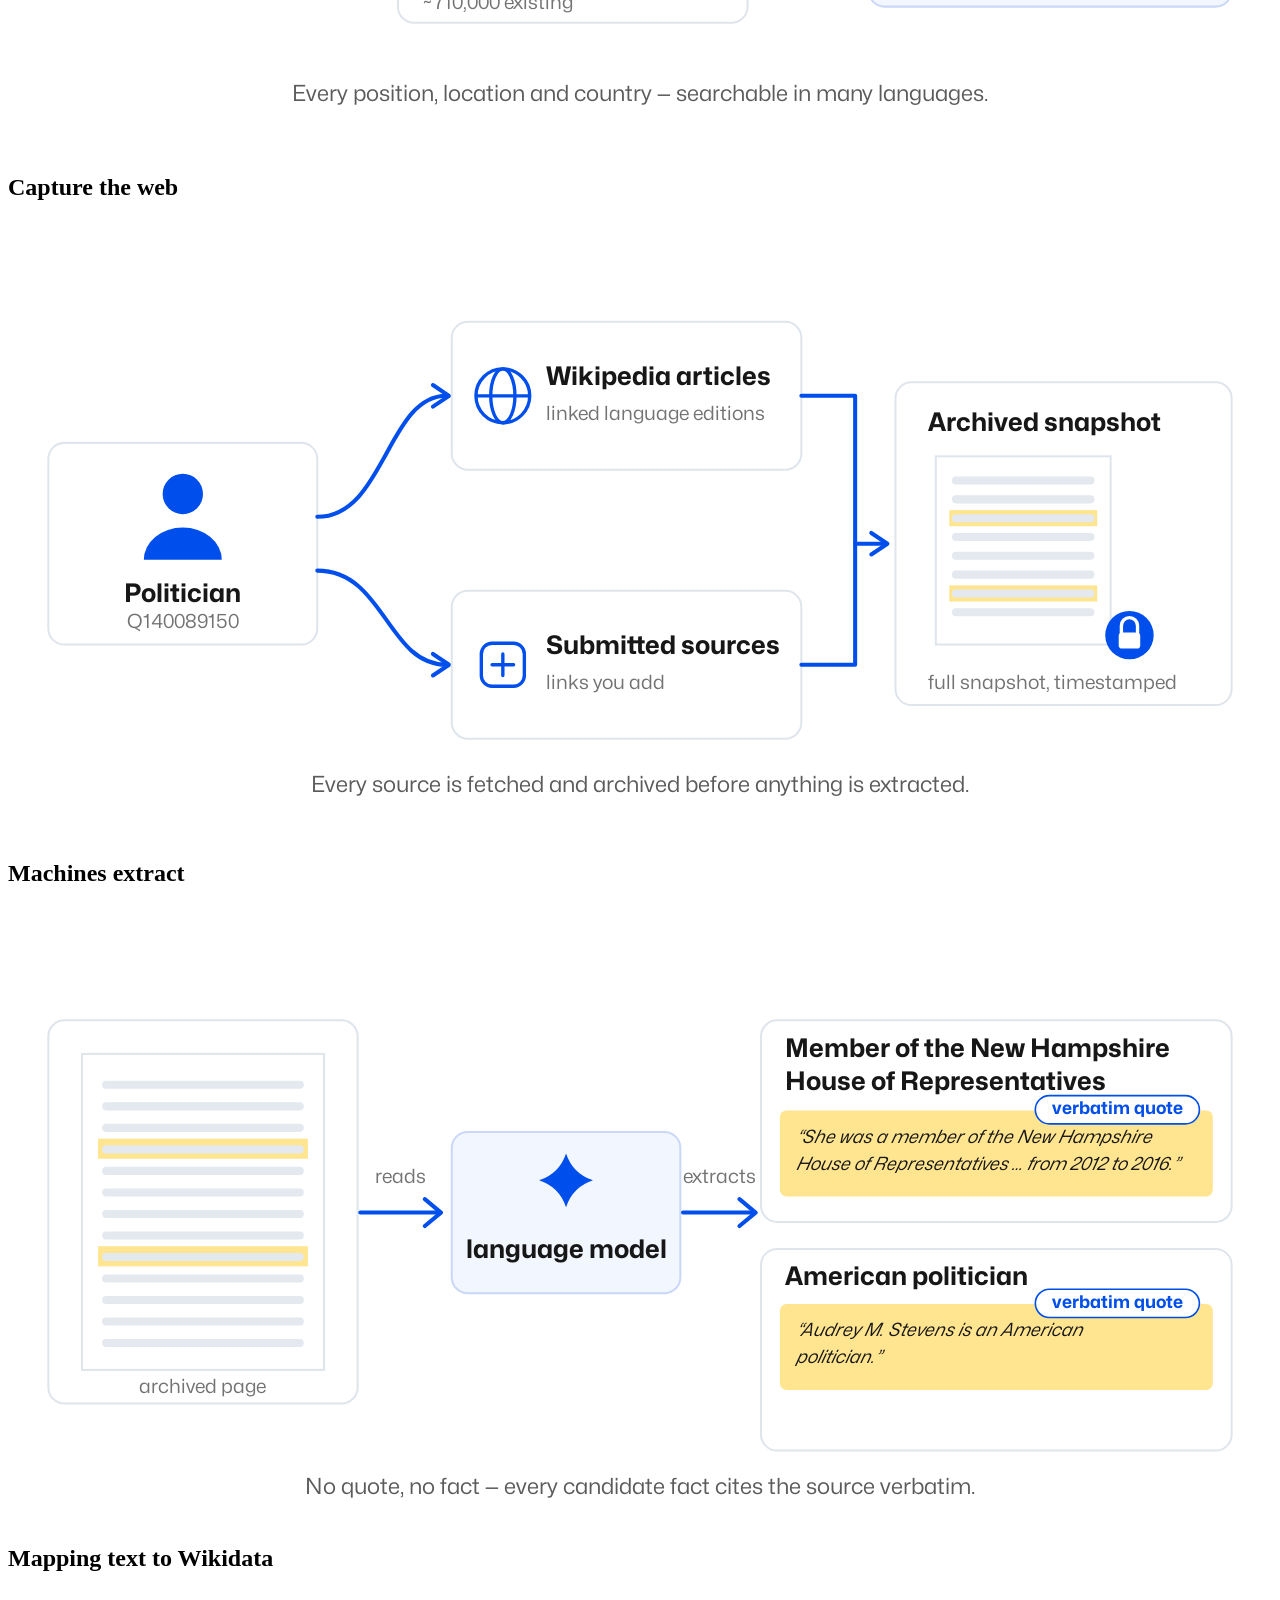
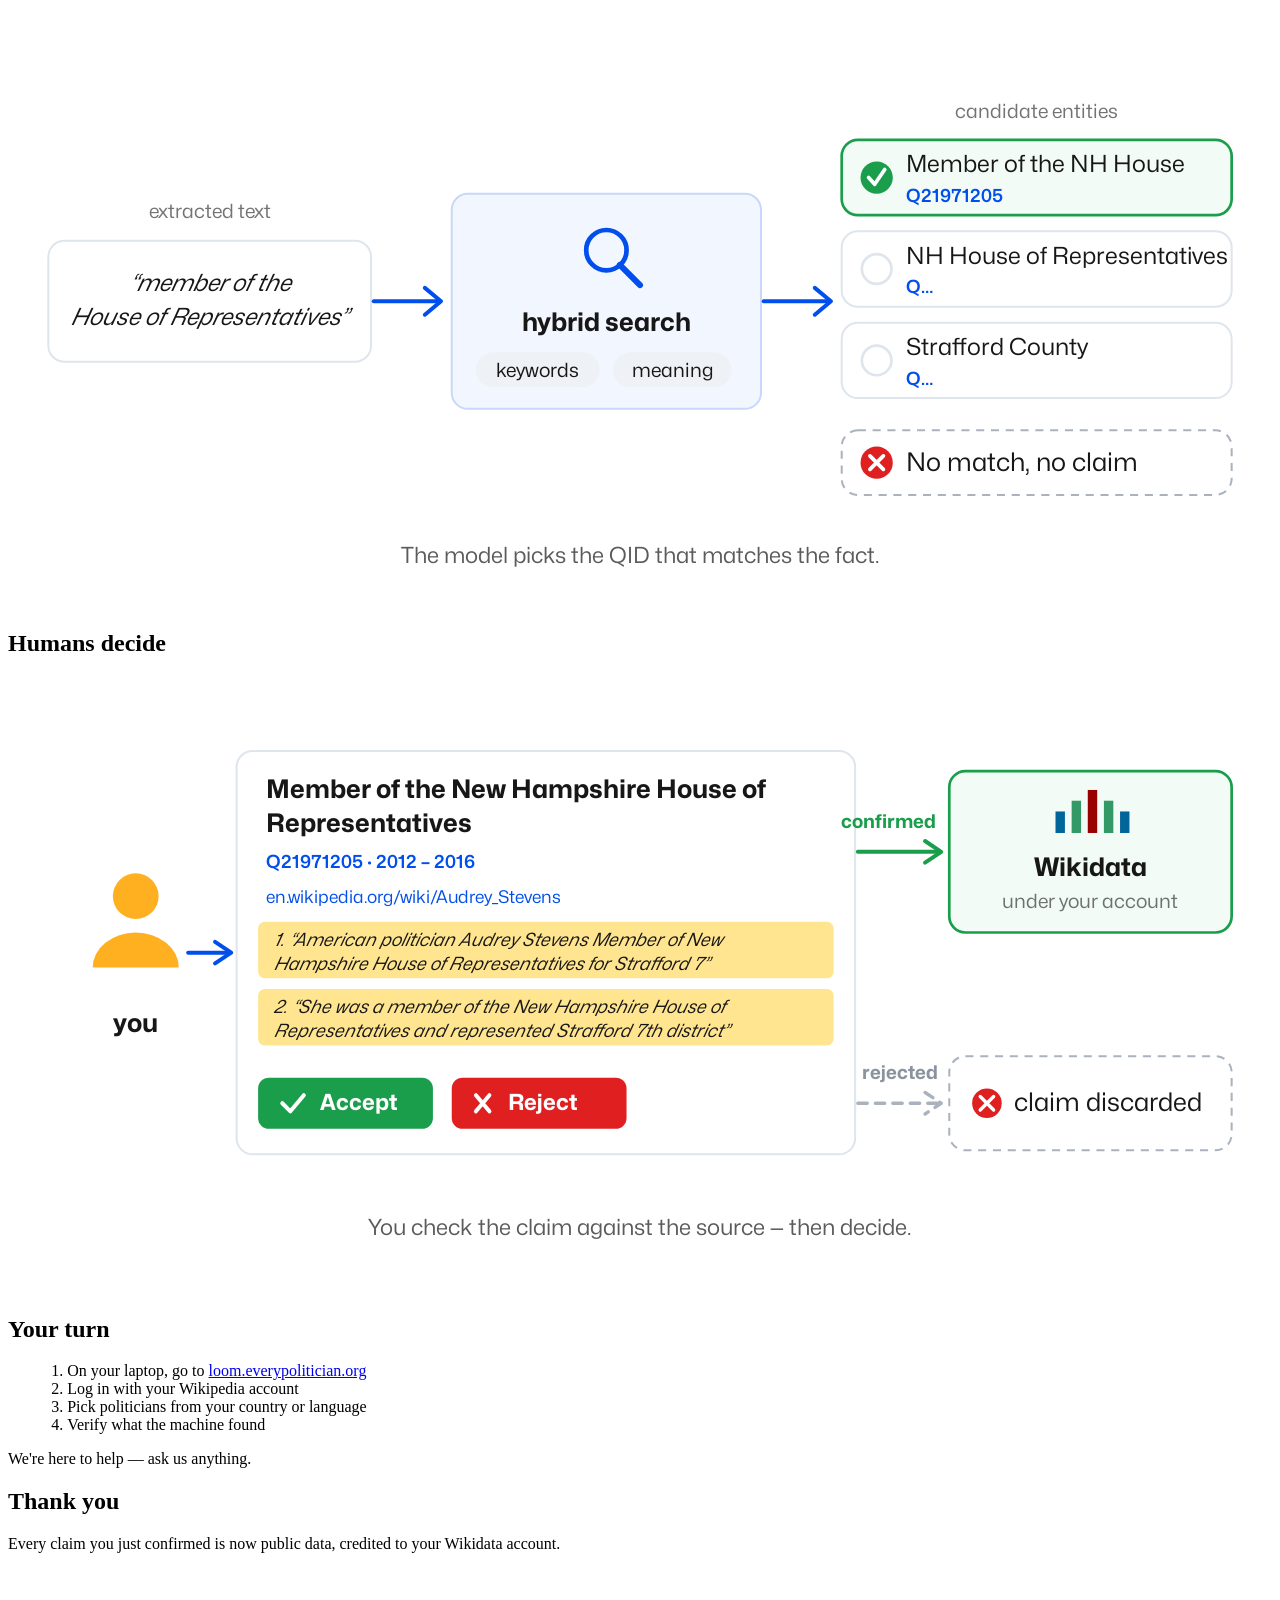
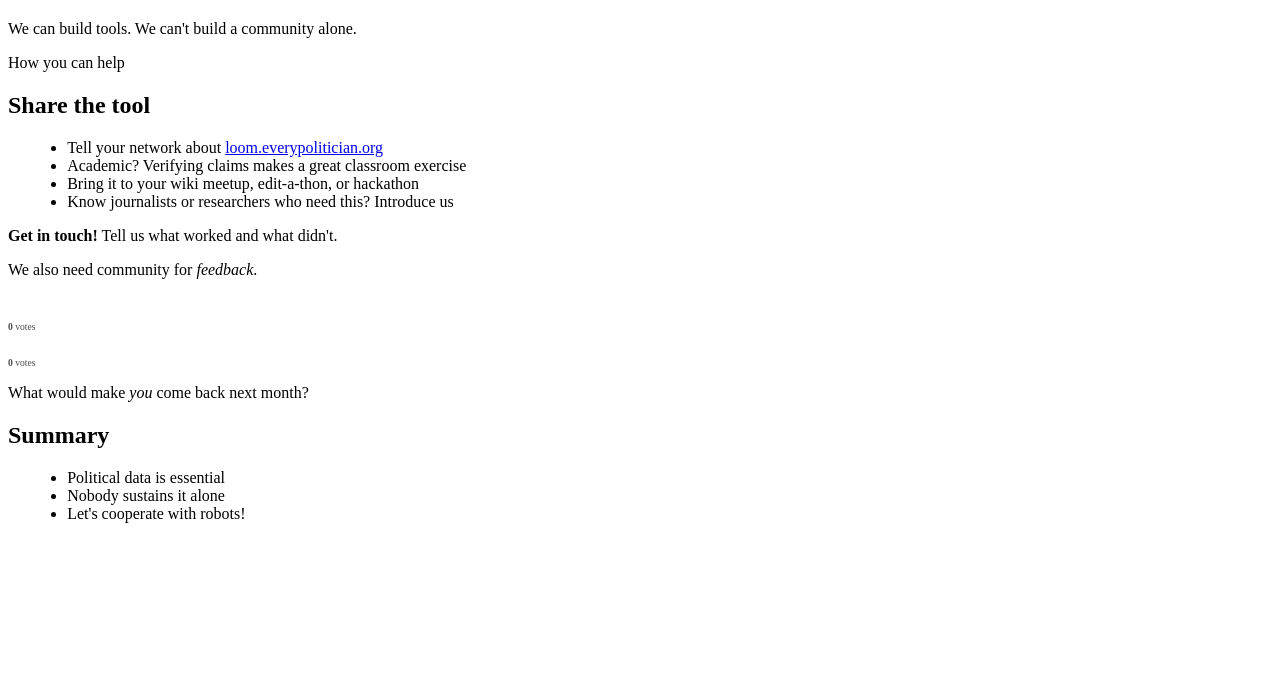
==== commit 8ba5bb22: "emphasis" ====
--- a/index.html
+++ b/index.html
@@ -1393,10 +1393,10 @@
           </ul>
         </section>
 
-        <section>Get in touch! Tell us what worked and what didn't.</section>
-
-        <section>
-          <p>We also need community for feedback.</p>
+        <section><strong>Get in touch!</strong> Tell us what worked and what didn't.</section>
+
+        <section>
+          <p>We also need community for <em>feedback</em>.</p>
         </section>
 
         <section class="poll-slide" data-poll="verify">
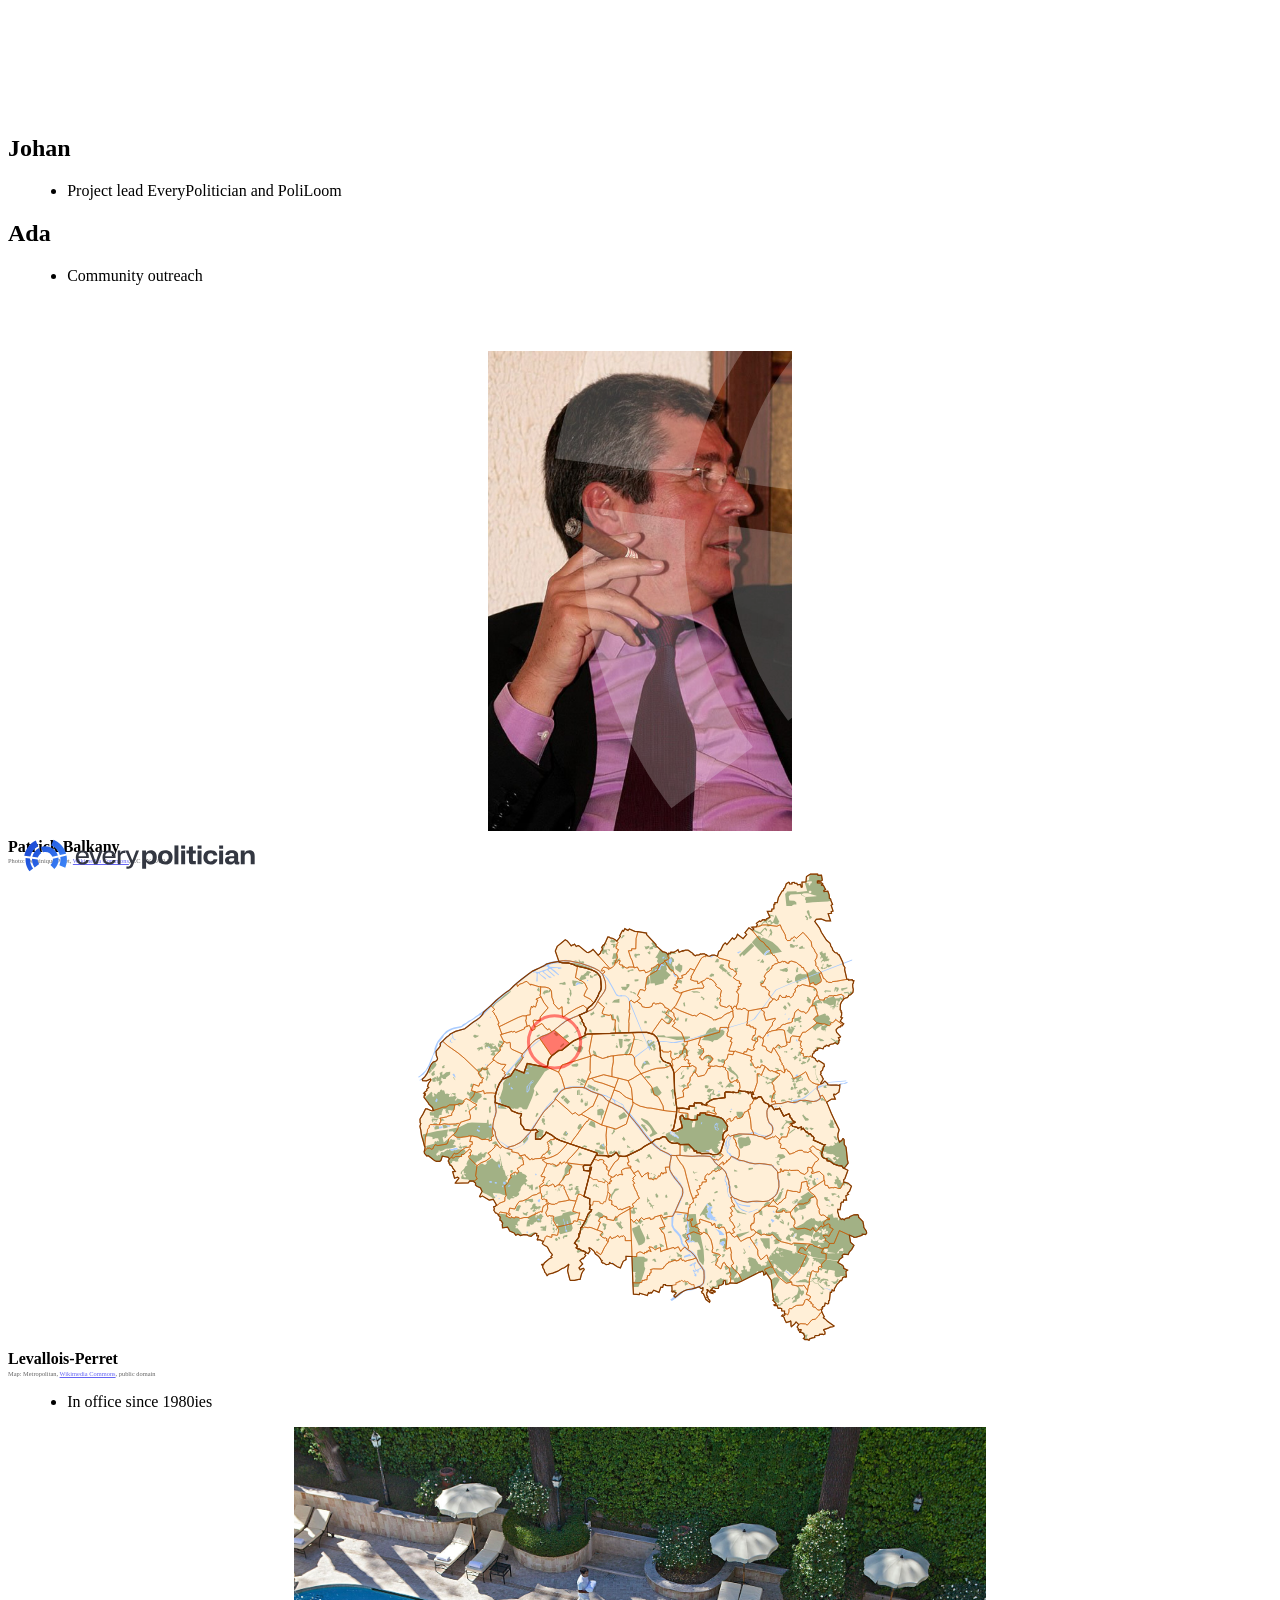
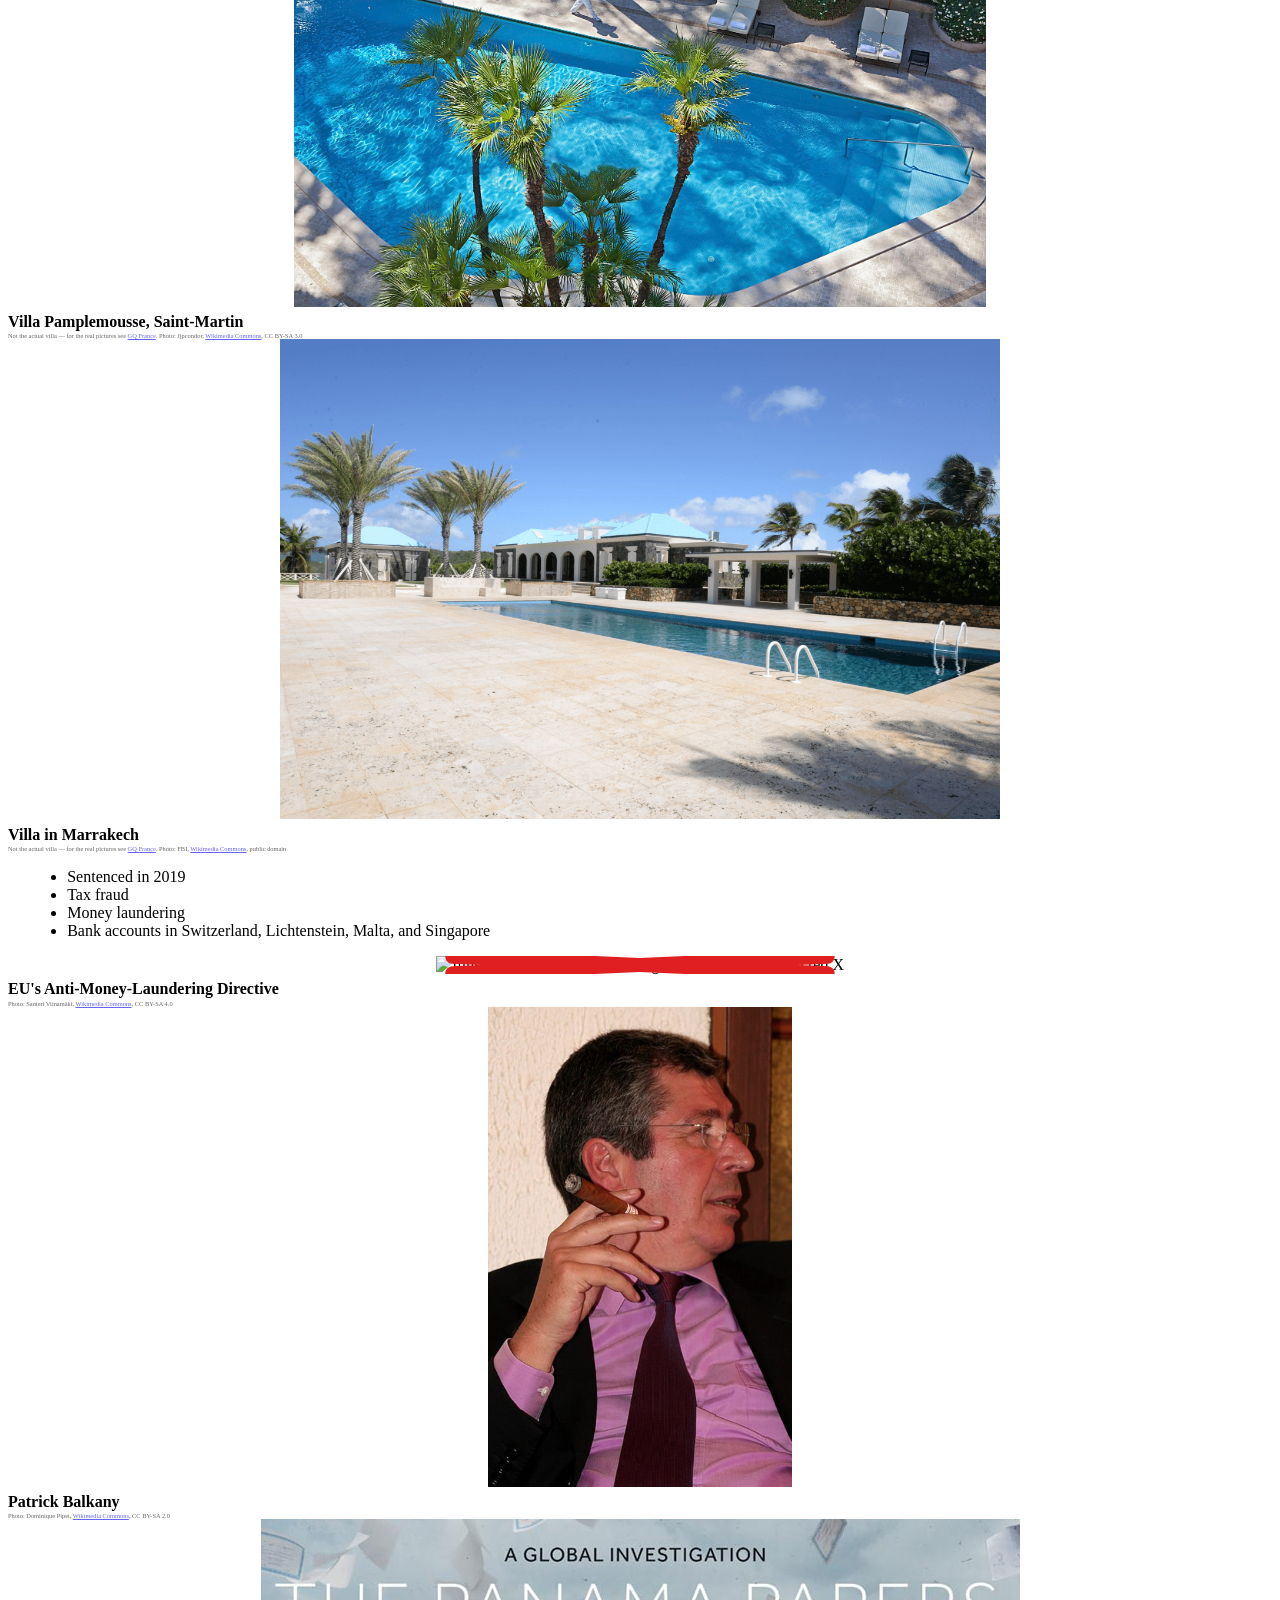
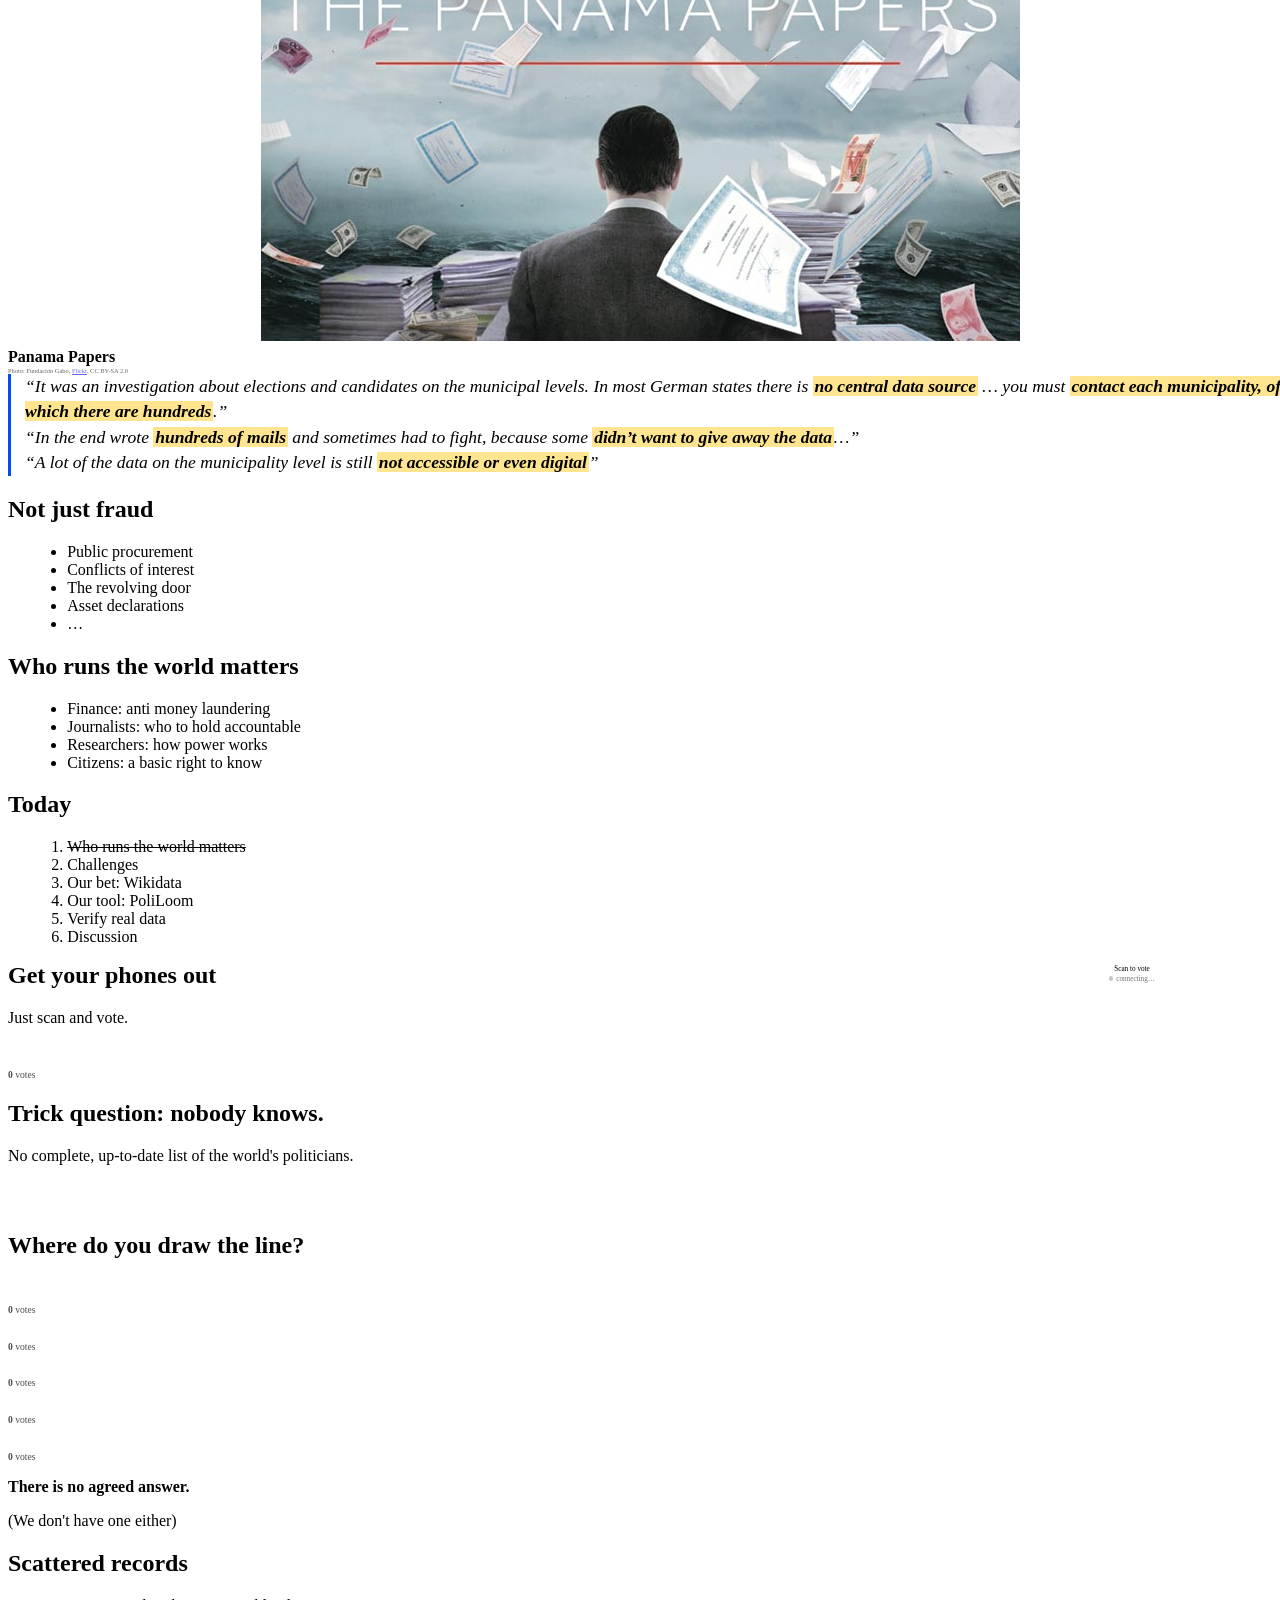
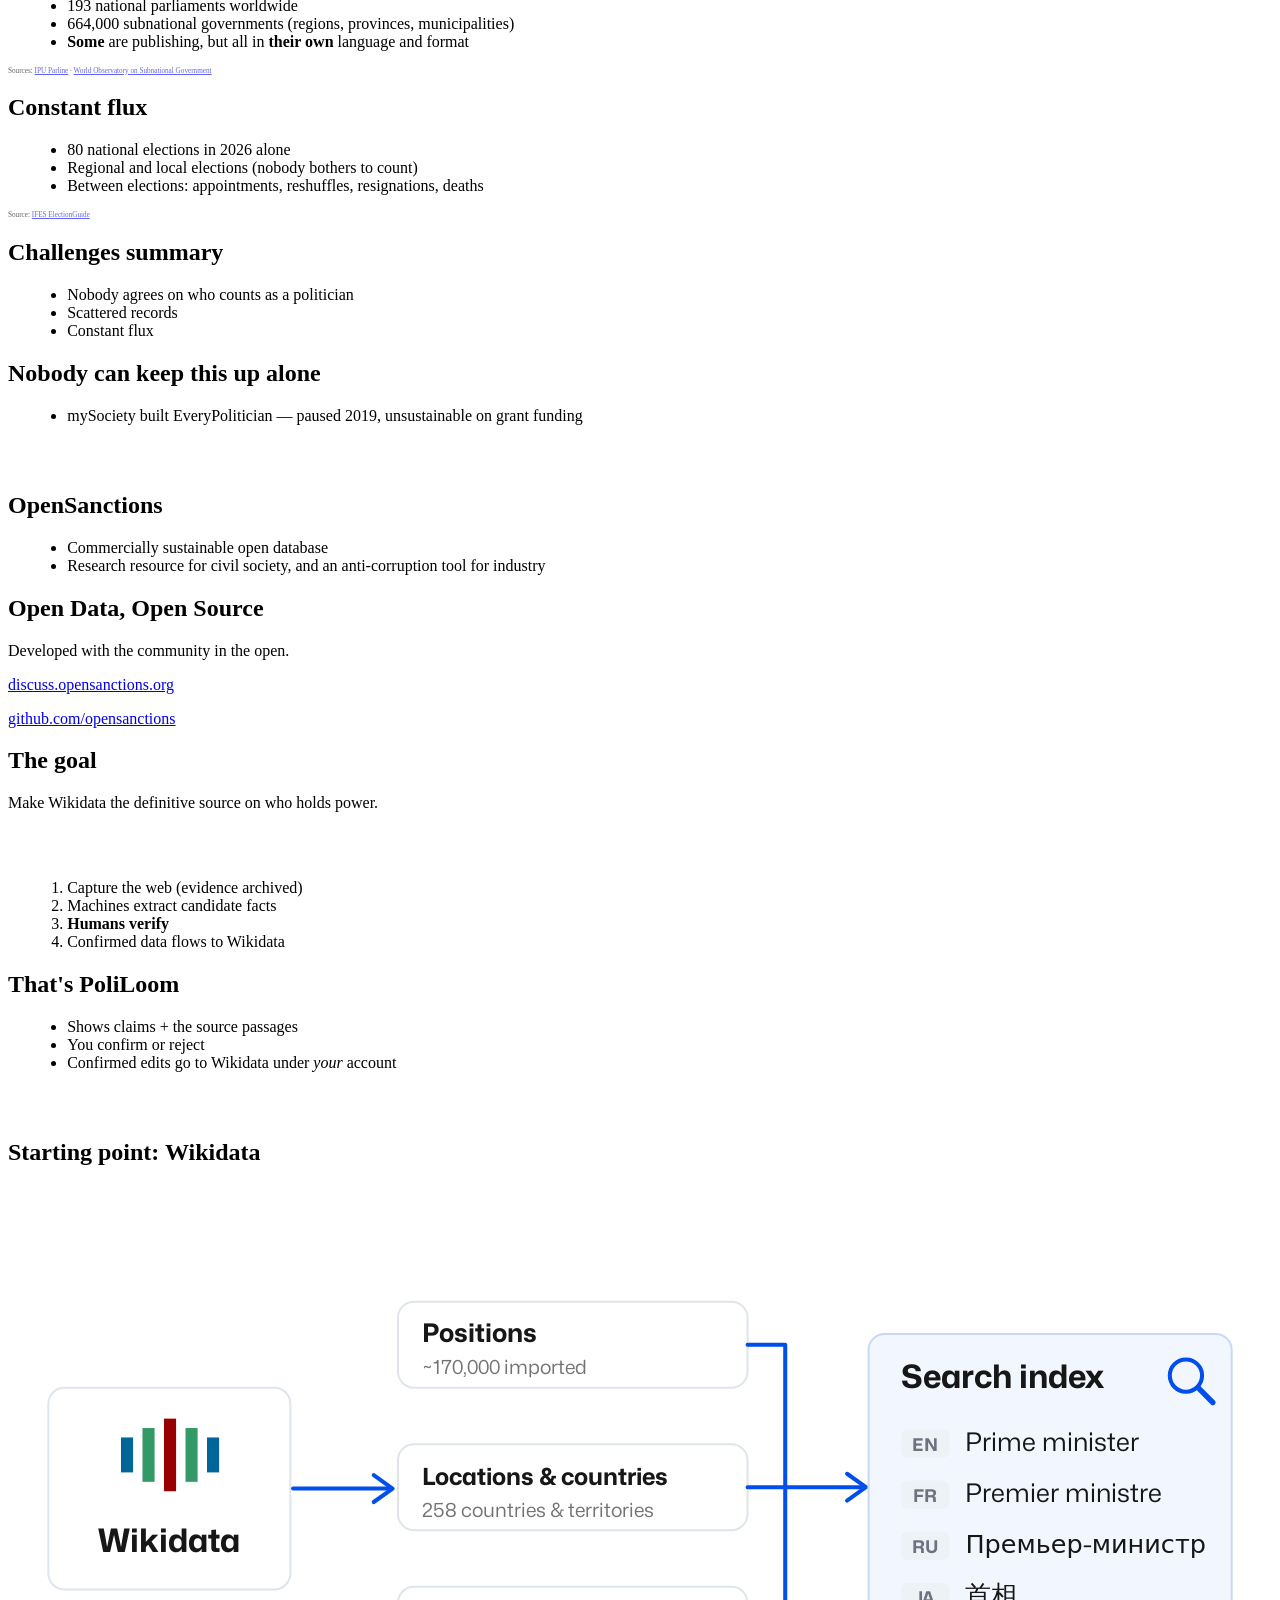
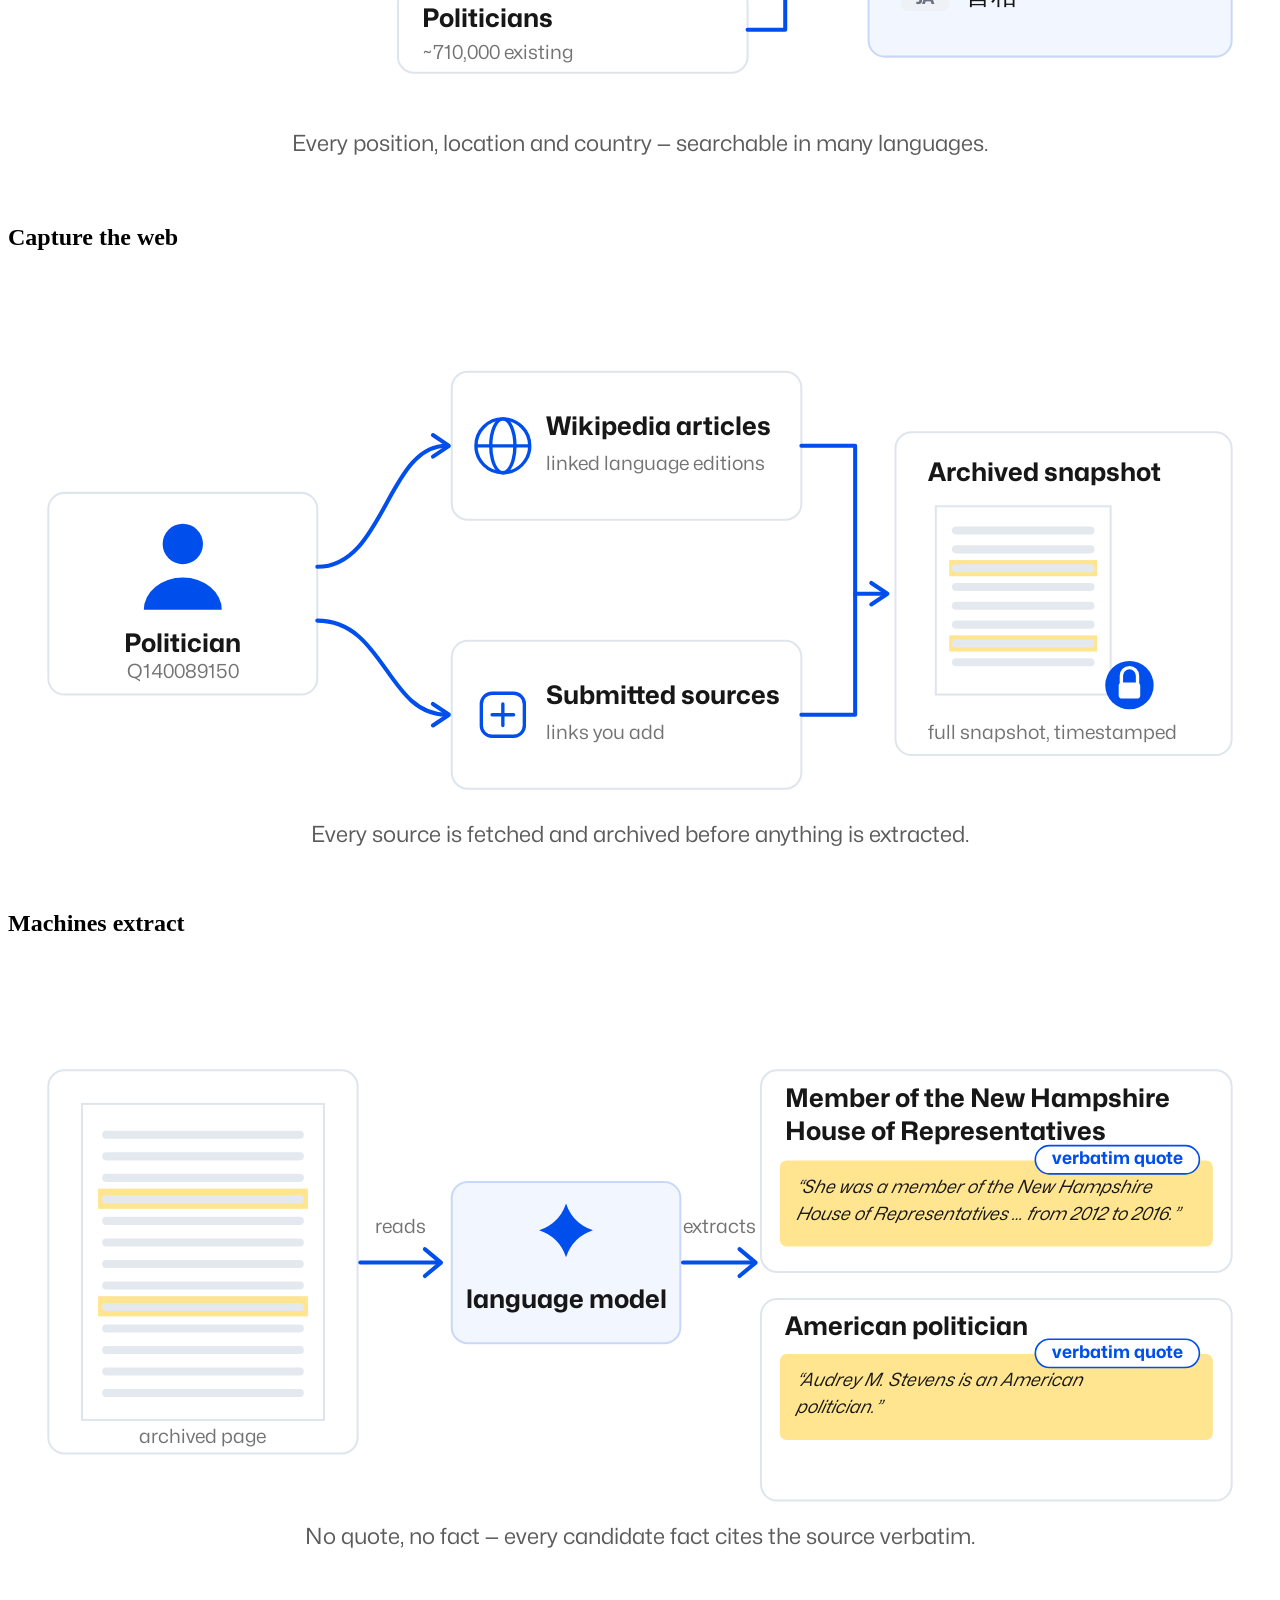
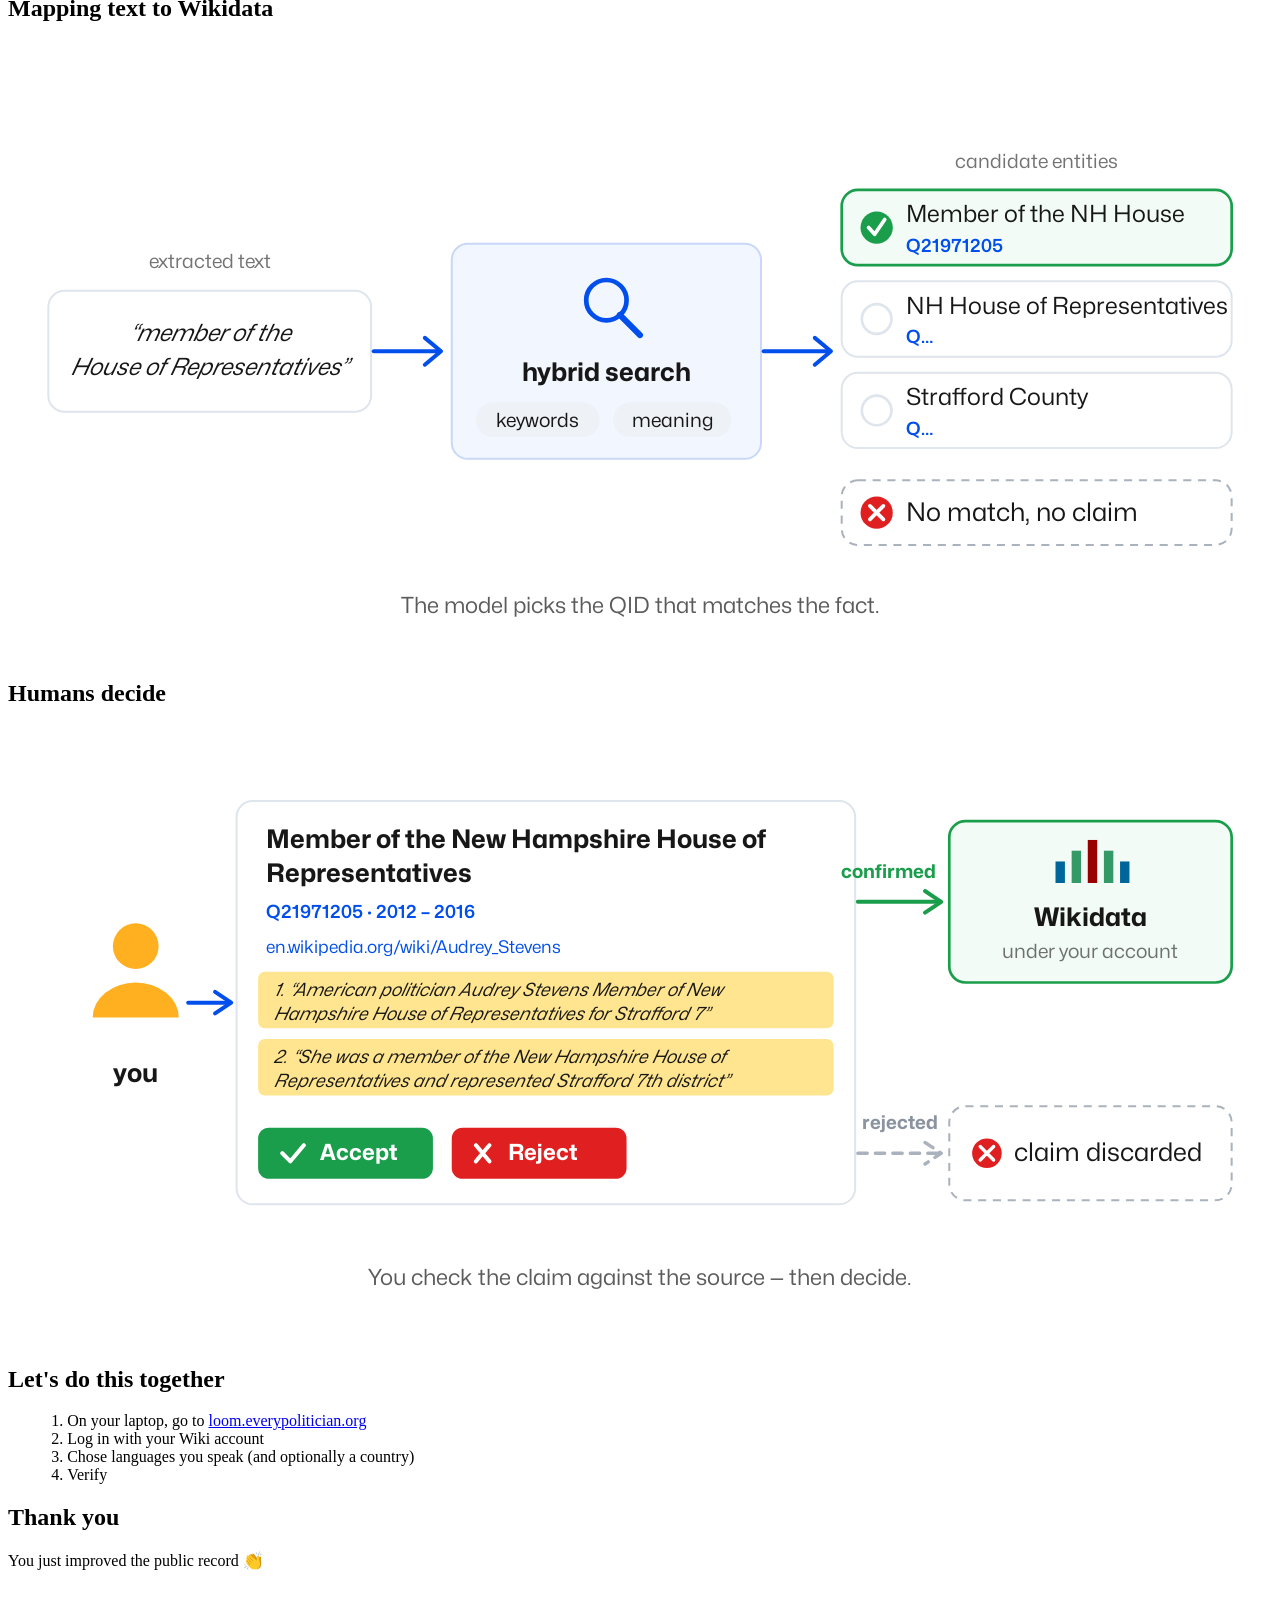
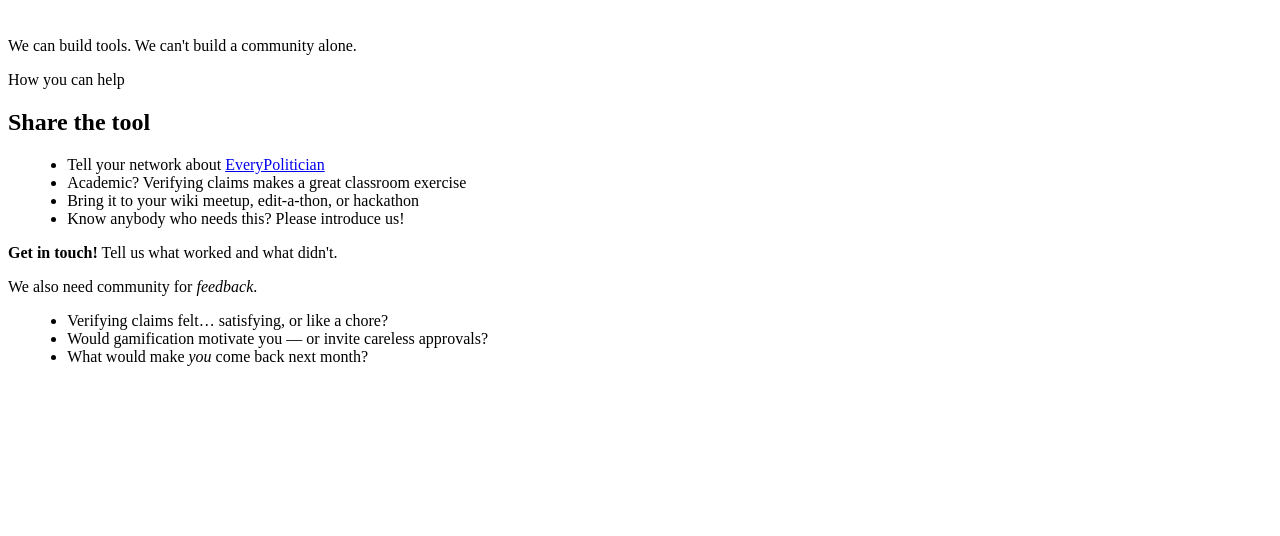
==== commit 816204a3: "many small edits" ====
--- a/index.html
+++ b/index.html
@@ -233,8 +233,33 @@
           </p>
         </section>
 
-        <section>
-          <h2>Not just tax fraud</h2>
+        <section class="quote-slide">
+          <blockquote>
+            &#8220;It was an investigation about elections and candidates on
+            the municipal levels. In most German states there is
+            <mark>no central data source</mark> &#8230; you must
+            <mark>contact each municipality, of which there are
+            hundreds</mark>.&#8221;
+          </blockquote>
+        </section>
+
+        <section class="quote-slide">
+          <blockquote>
+            &#8220;In the end wrote <mark>hundreds of mails</mark> and
+            sometimes had to fight, because some
+            <mark>didn&#8217;t want to give away the data</mark>&#8230;&#8221;
+          </blockquote>
+        </section>
+
+        <section class="quote-slide">
+          <blockquote>
+            &#8220;A lot of the data on the municipality level is still
+            <mark>not accessible or even digital</mark>&#8221;
+          </blockquote>
+        </section>
+
+        <section>
+          <h2>Not just fraud</h2>
           <ul>
             <li class="fragment">Public procurement</li>
             <li class="fragment">Conflicts of interest</li>
@@ -379,9 +404,8 @@
               municipalities)
             </li>
             <li class="fragment">
-              <strong>Some</strong> publishing, and all in
-              <strong>their own</strong> websites and registers in its own
-              language and format
+              <strong>Some</strong> are publishing, but all in
+              <strong>their own</strong> language and format
             </li>
           </ul>
           <p class="source-note">
@@ -449,24 +473,22 @@
           <h2>EveryPolitician, revived</h2>
         </section>
 
-        <section>
-          <h2>EveryPolitician, revived</h2>
+        <section
+          class="no-logo"
+          data-background-image="images/opensanctions.png"
+        ></section>
+
+        <section>
+          <h2>OpenSanctions</h2>
           <ul>
-            <li>~710,000 political office-holders</li>
-            <li>~170,000 positions</li>
-            <li>258 countries and territories</li>
+            <li>Commercially sustainable open database</li>
+            <li>Research resource for civil society, and an anti-corruption tool for industry</li>
           </ul>
         </section>
 
         <section>
-          <h2>The goal</h2>
-          <p>Make Wikidata the definitive source for who holds power.</p>
-          <p>Raise the quality of the commons.</p>
-        </section>
-
-        <section>
           <h2>Open Data, Open Source</h2>
-          <p>Develop with the community in the open.</p>
+          <p>Developed with the community in the open.</p>
           <p>
             <a
               href="https://discuss.opensanctions.org/t/poliloom-loom-for-weaving-politicians-data/121"
@@ -477,20 +499,31 @@
           </p>
           <p>
             <a
-              href="https://github.com/opensanctions/poliloom/"
+              href="https://github.com/opensanctions"
               target="_blank"
               rel="noopener"
-              >github.com/opensanctions/poliloom</a
+              >github.com/opensanctions</a
             >
           </p>
         </section>
 
+        <section>
+          <h2>The goal</h2>
+          <p>Make Wikidata the definitive source on who holds power.</p>
+        </section>
+
+        
+
         <!-- ============ PART 3: THE MACHINE (Johan) ============ -->
 
-        <section>
+
+        <section class="on-accent" data-background-color="#0040c1">
           <h2>How we get there</h2>
+        </section>
+
+        <section>
           <ol>
-            <li class="fragment">Capture the web (evidence archived)</li>
+            <li>Capture the web (evidence archived)</li>
             <li class="fragment">Machines extract candidate facts</li>
             <li class="fragment"><strong>Humans verify</strong></li>
             <li class="fragment">Confirmed data flows to Wikidata</li>
@@ -1329,7 +1362,7 @@
         <!-- ============ PART 4: HANDS-ON (both facilitate) ============ -->
 
         <section>
-          <h2>Your turn</h2>
+          <h2>Let's do this together</h2>
           <ol>
             <li>
               On your laptop, go to
@@ -1340,18 +1373,16 @@
                 >loom.everypolitician.org</a
               >
             </li>
-            <li>Log in with your Wikipedia account</li>
-            <li>Pick politicians from your country or language</li>
-            <li>Verify what the machine found</li>
+            <li>Log in with your Wiki account</li>
+            <li>Chose languages you speak (and optionally a country)</li>
+            <li>Verify</li>
           </ol>
-          <p>We're here to help — ask us anything.</p>
         </section>
 
         <section>
           <h2>Thank you</h2>
           <p>
-            Every claim you just confirmed is now public data, credited to your
-            Wikidata account.
+            You just improved the public record 👏
           </p>
         </section>
 
@@ -1375,10 +1406,10 @@
             <li class="fragment">
               Tell your network about
               <a
-                href="https://loom.everypolitician.org/"
+                href="https://everypolitician.org/"
                 target="_blank"
                 rel="noopener"
-                >loom.everypolitician.org</a
+                >EveryPolitician</a
               >
             </li>
             <li class="fragment">
@@ -1388,7 +1419,7 @@
               Bring it to your wiki meetup, edit-a-thon, or hackathon
             </li>
             <li class="fragment">
-              Know journalists or researchers who need this? Introduce us
+              Know anybody who needs this? Please introduce us!
             </li>
           </ul>
         </section>
@@ -1399,40 +1430,21 @@
           <p>We also need community for <em>feedback</em>.</p>
         </section>
 
-        <section class="poll-slide" data-poll="verify">
-          <div class="poll-layout">
-            <div class="poll-main">
-              <h2></h2>
-              <div class="poll-bars"></div>
-              <p class="poll-total"><strong>0</strong> votes</p>
-            </div>
-          </div>
-        </section>
-
-        <section class="poll-slide" data-poll="gamification">
-          <div class="poll-layout">
-            <div class="poll-main">
-              <h2></h2>
-              <div class="poll-bars"></div>
-              <p class="poll-total"><strong>0</strong> votes</p>
-            </div>
-          </div>
-        </section>
-
-        <section>
-          <p>What would make <em>you</em> come back next month?</p>
+        <section>
+          <ul>
+            <li>
+              Verifying claims felt… satisfying, or like a chore?
+            </li>
+            <li>
+              Would gamification motivate you — or invite careless approvals?
+            </li>
+            <li>
+              What would make <em>you</em> come back next month?
+            </li>
+          </ul>
         </section>
 
         <!-- ============ PART 6: CLOSE ============ -->
-
-        <section>
-          <h2>Summary</h2>
-          <ul>
-            <li>Political data is essential</li>
-            <li>Nobody sustains it alone</li>
-            <li>Let's cooperate with robots!</li>
-          </ul>
-        </section>
 
         <section class="on-accent" data-background-color="#0040c1">
           <h2>Get involved!</h2>
--- a/style.css
+++ b/style.css
@@ -178,6 +178,29 @@
     font-size: 0.4em;
     opacity: 0.6;
     margin: 0.2em 0 0;
+}
+
+/* ---------- quote slides (story time) ---------- */
+
+/* One big pull quote per slide; <mark> highlights the core issue, in the
+   same yellow as the verbatim-quote highlights in the diagrams. */
+.reveal .quote-slide blockquote {
+    width: 100%;
+    margin: 0;
+    padding: 0 0 0 0.8em;
+    border-left: 0.18em solid var(--ep-primary);
+    background: none;
+    box-shadow: none;
+    font-style: italic;
+    font-size: 1.1em;
+    line-height: 1.45;
+}
+
+.reveal .quote-slide mark {
+    background: #ffe58f;
+    color: inherit;
+    padding: 0 0.1em;
+    font-weight: 700;
 }
 
 /* ---------- live poll slides ---------- */
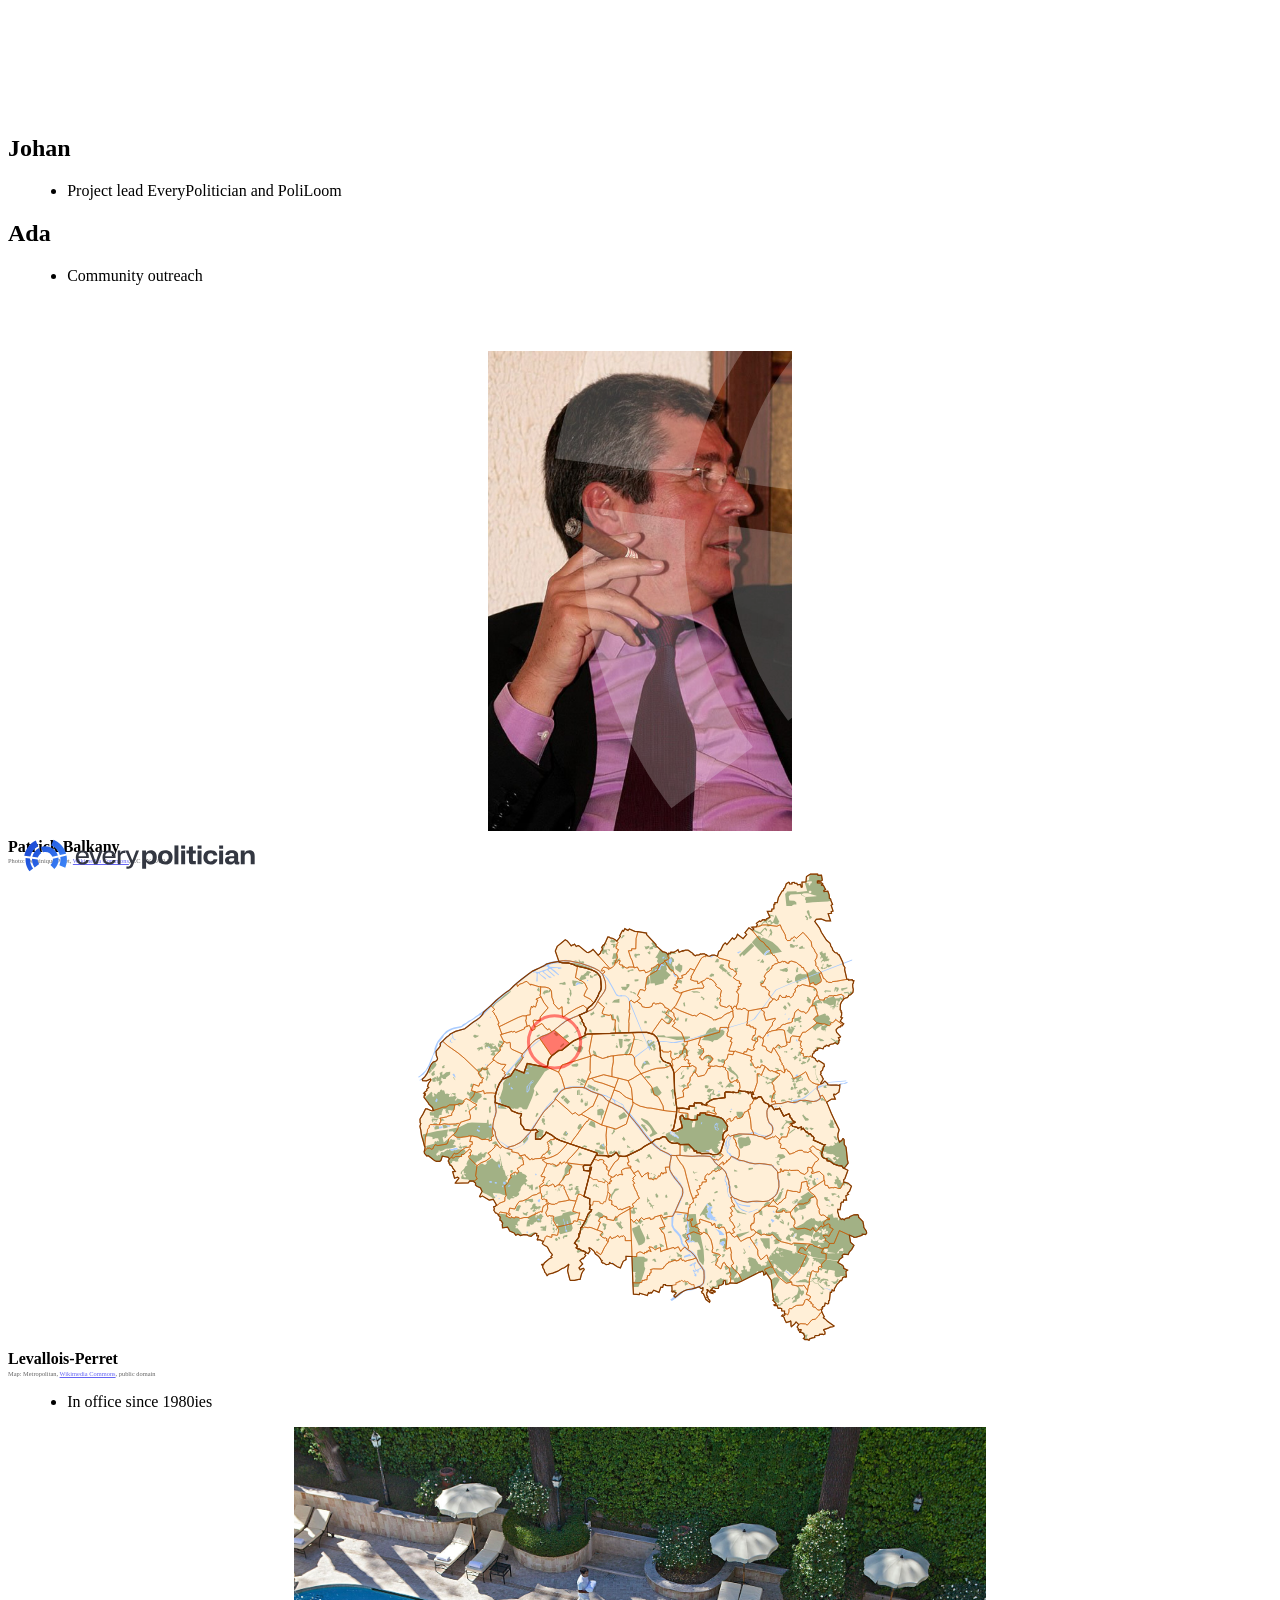
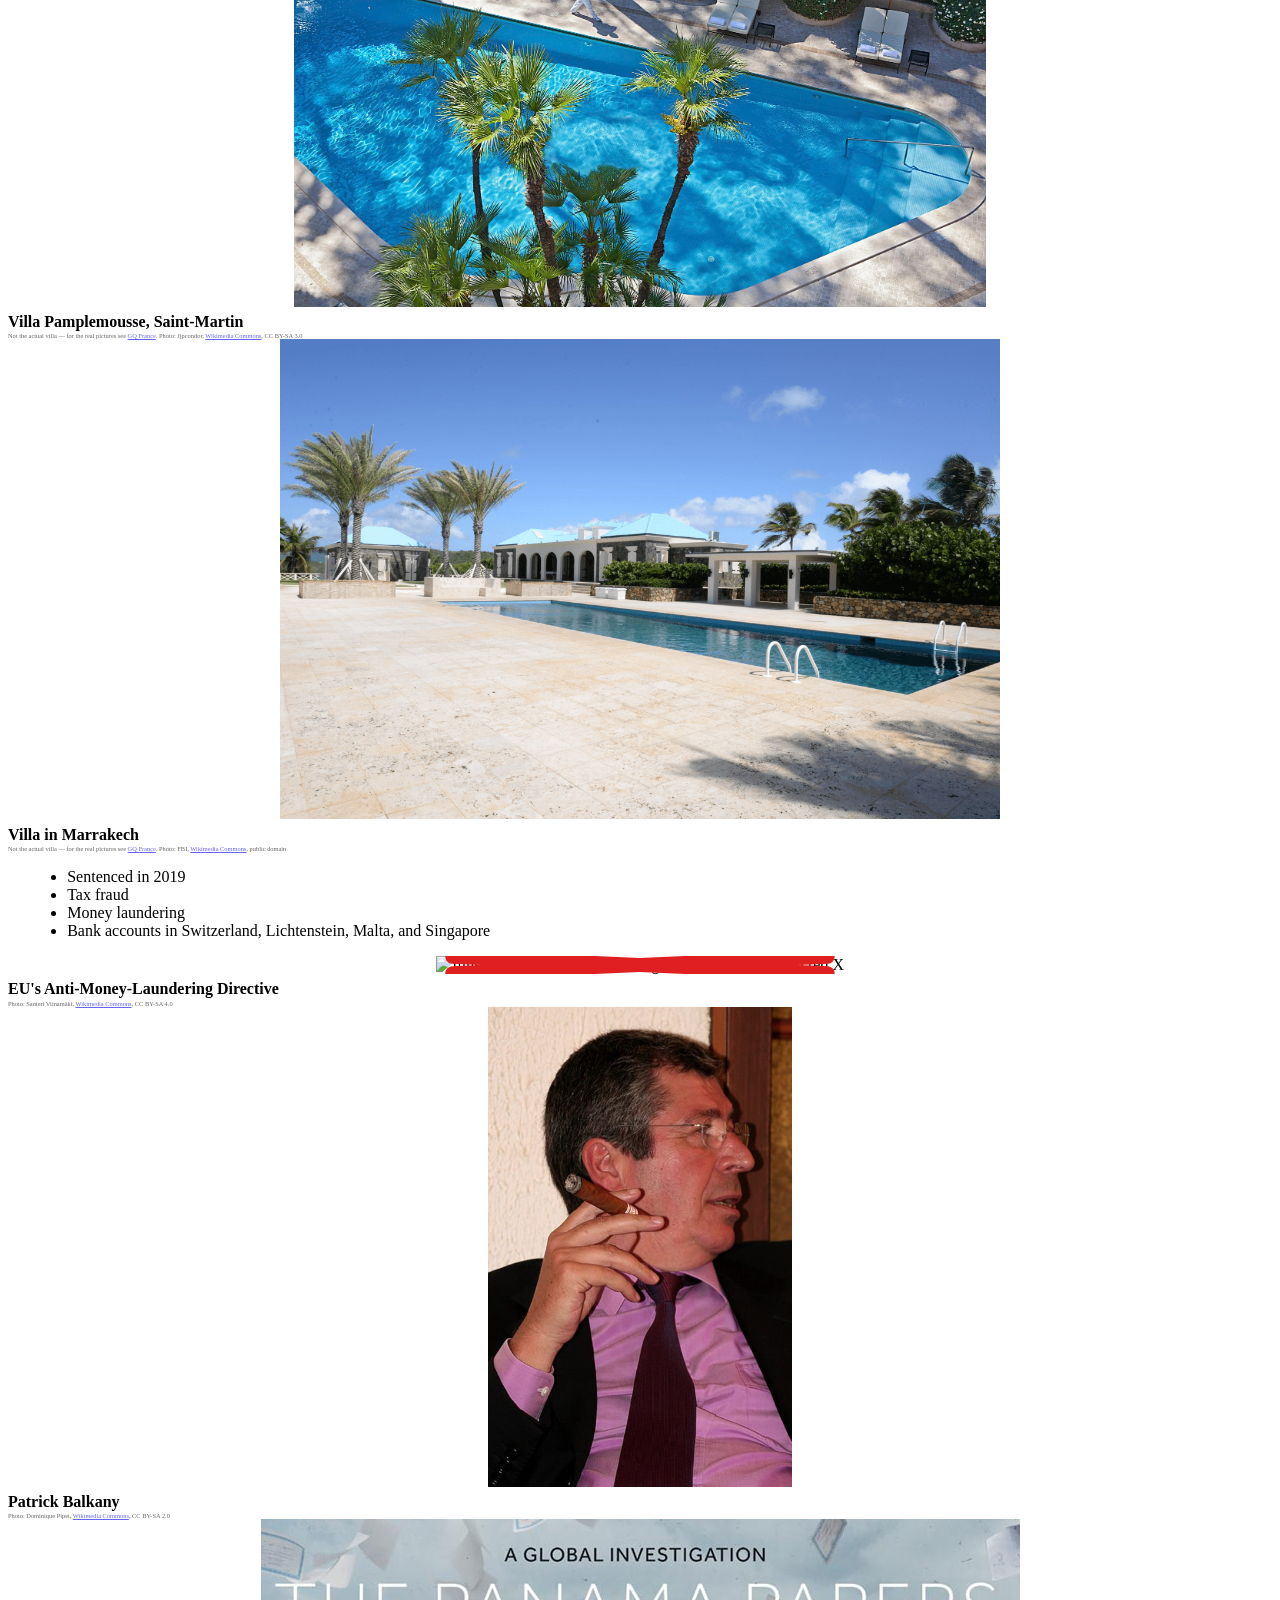
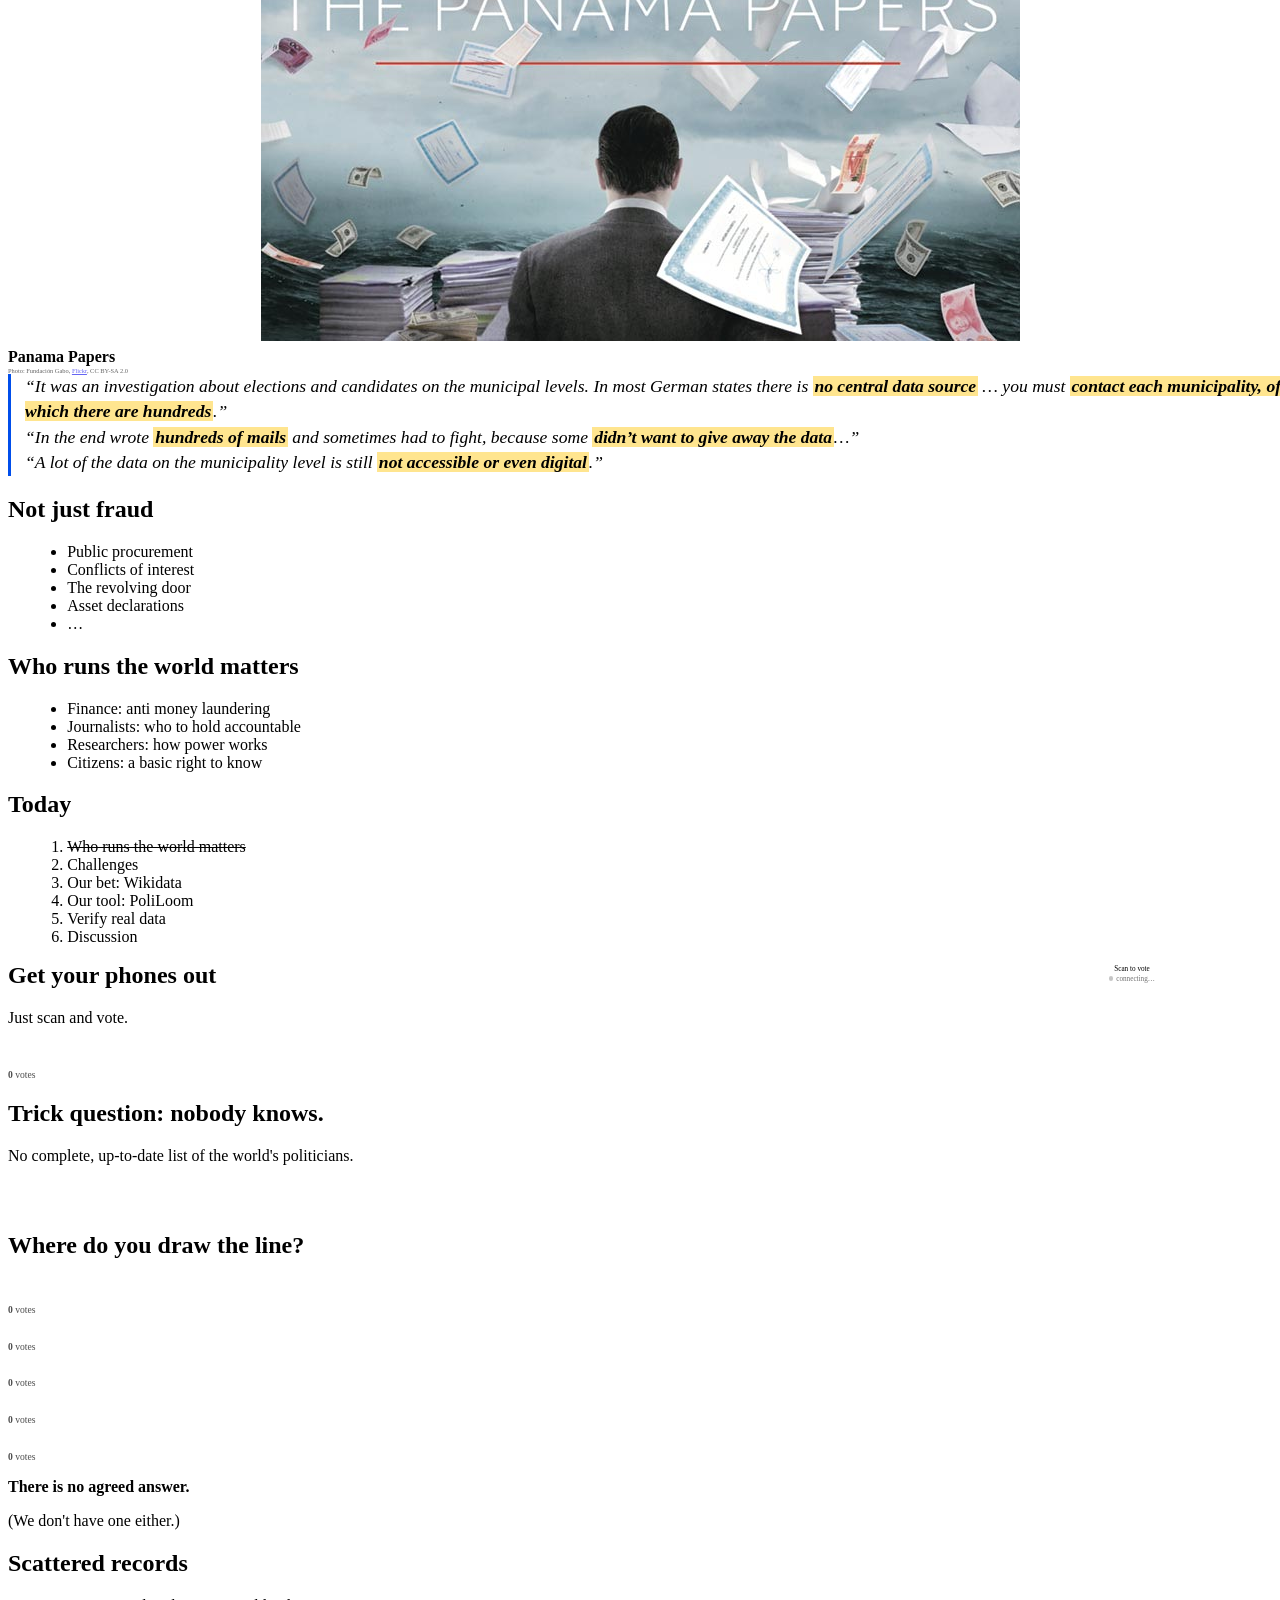
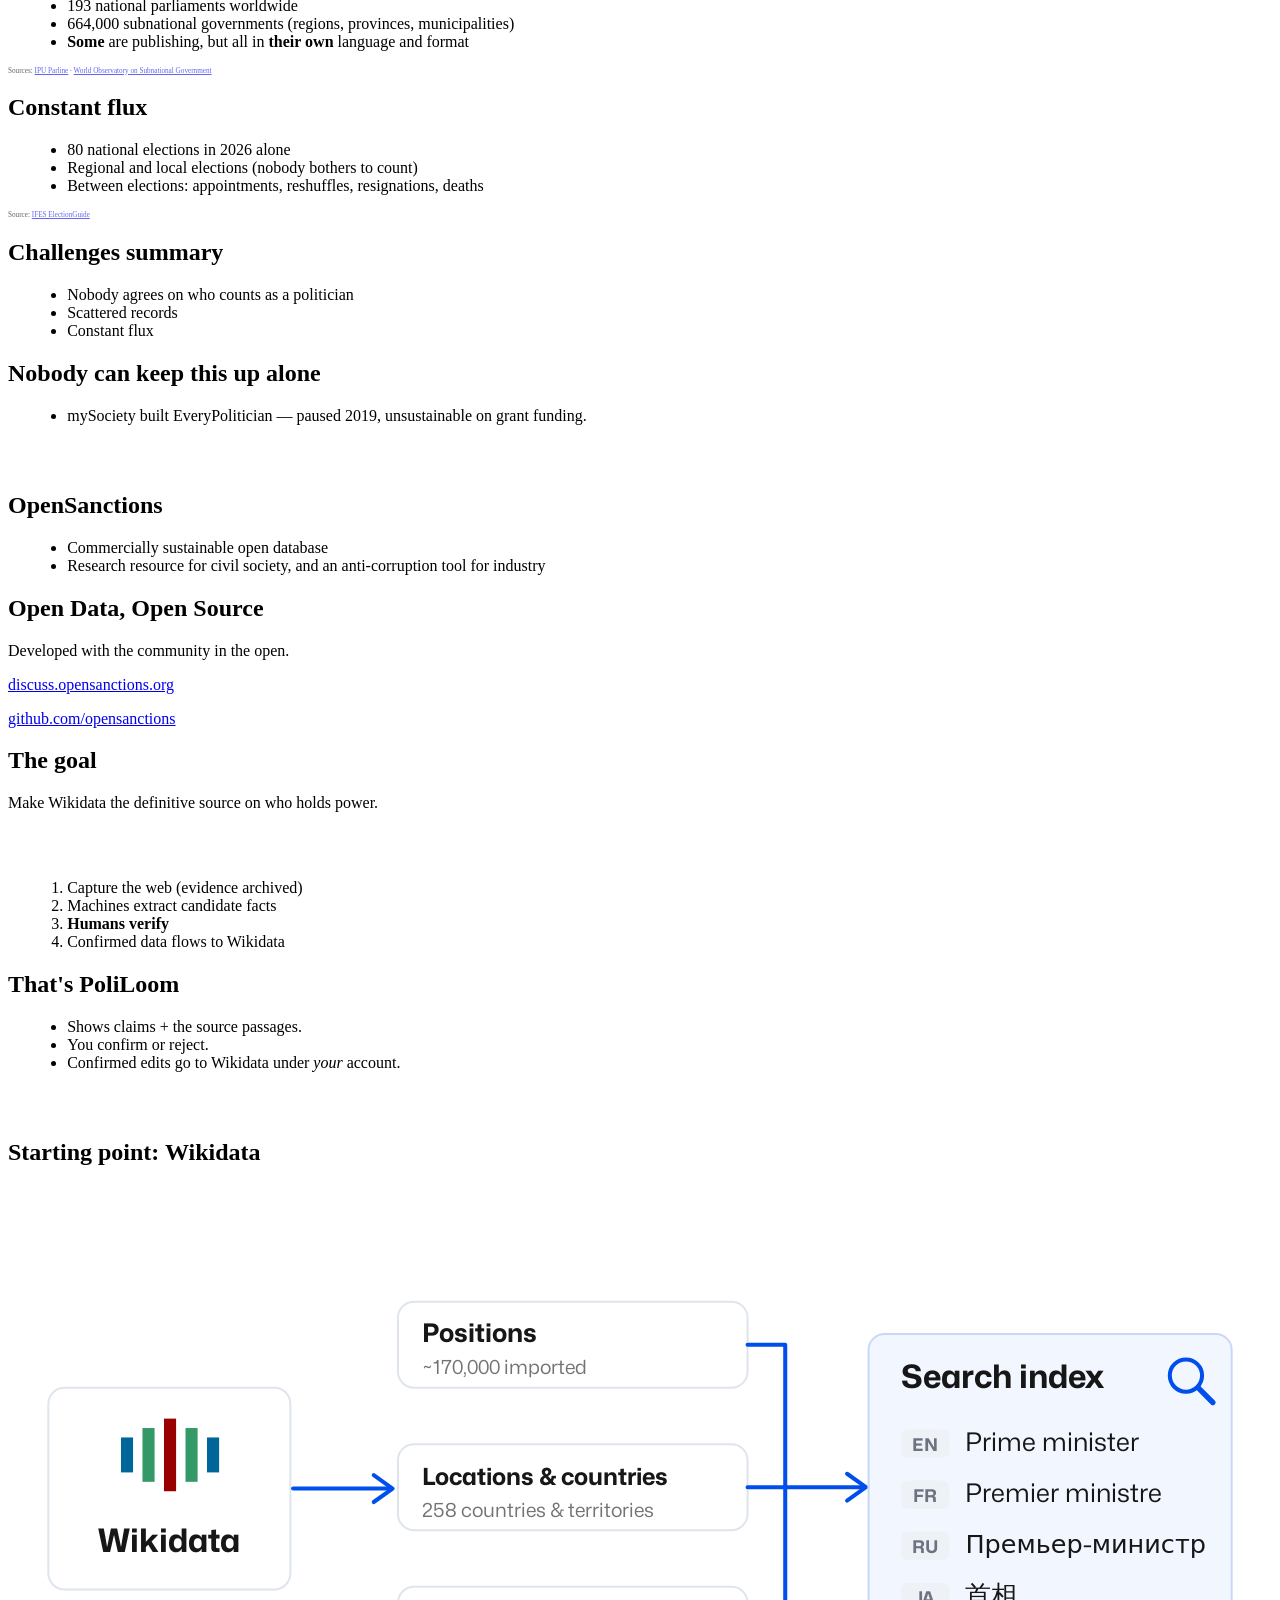
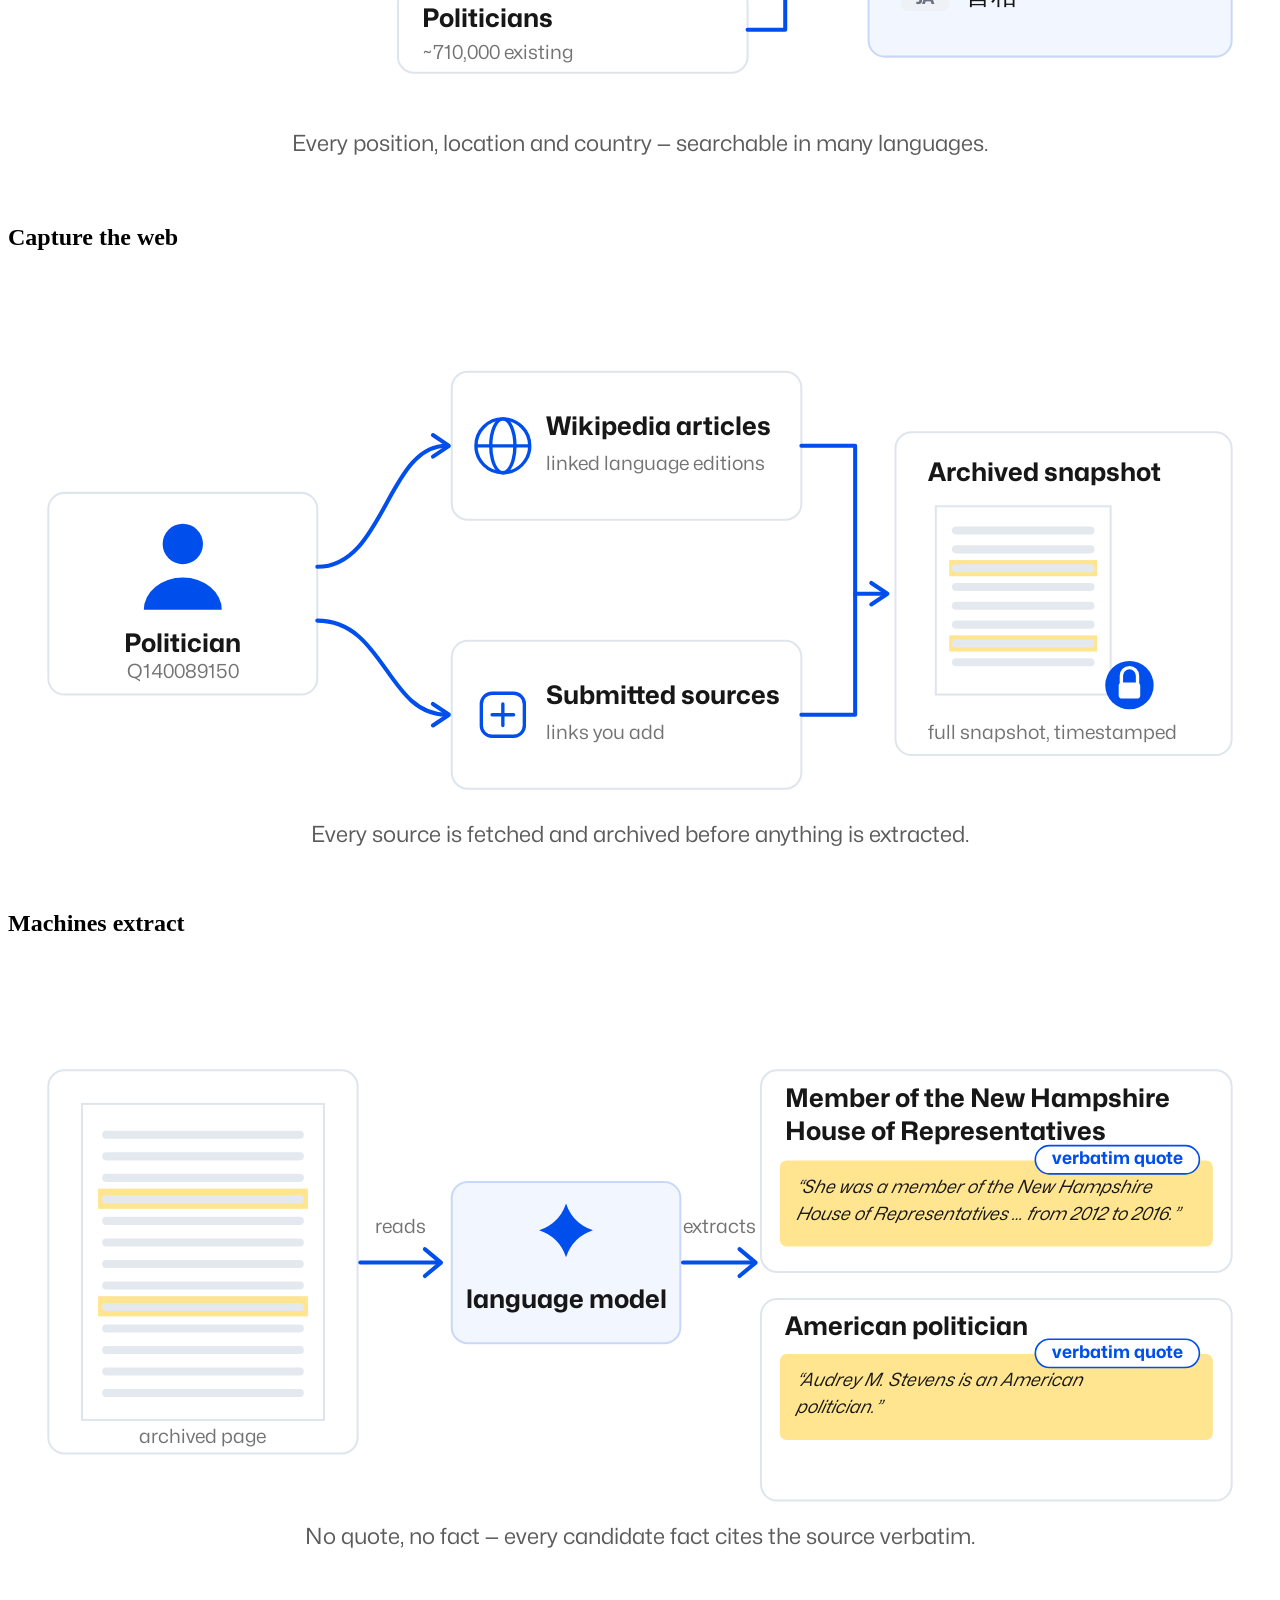
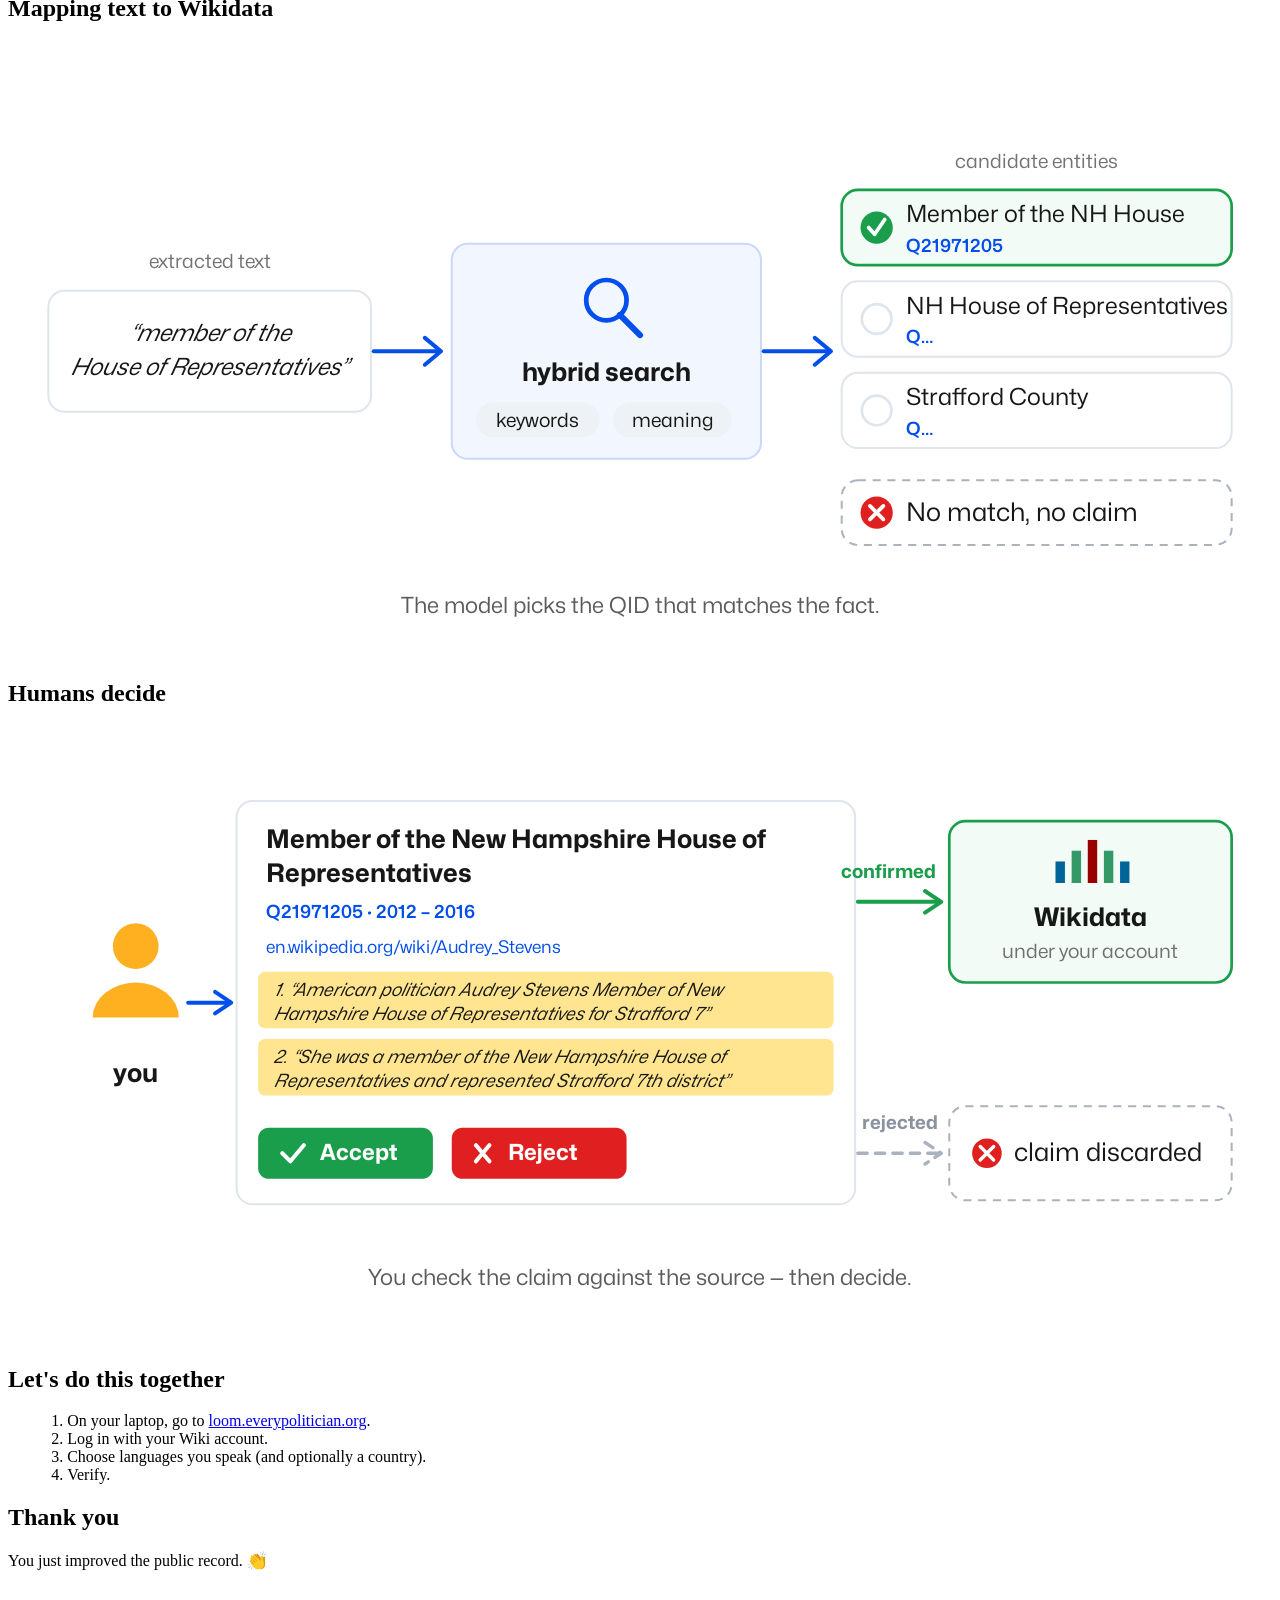
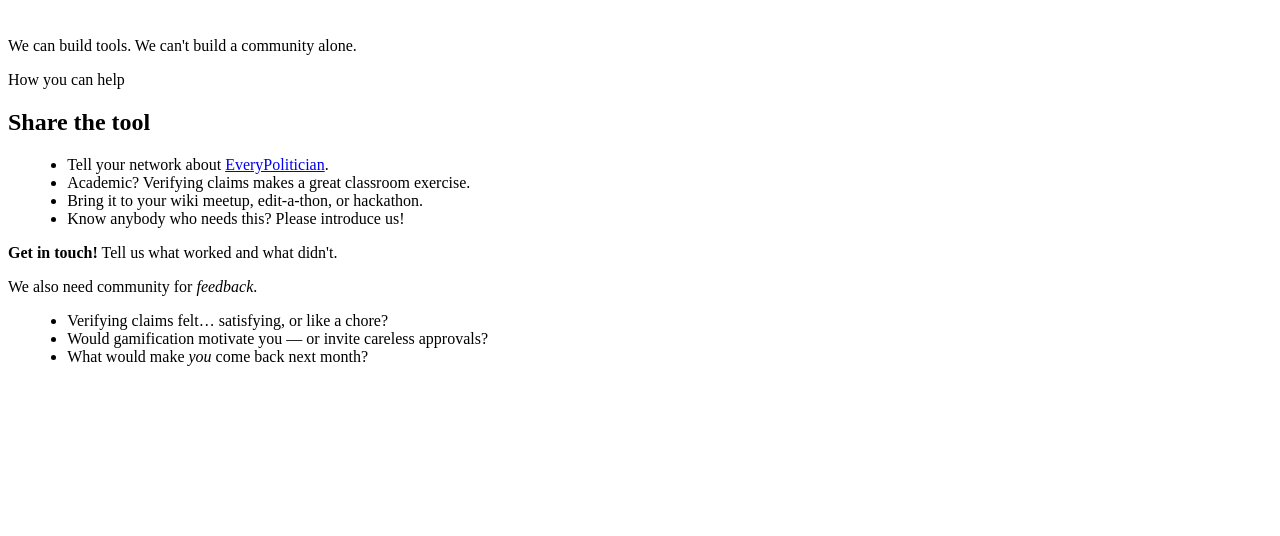
==== commit 2ec5fd94: "punctuation, screenshot" ====
--- a/index.html
+++ b/index.html
@@ -254,7 +254,7 @@
         <section class="quote-slide">
           <blockquote>
             &#8220;A lot of the data on the municipality level is still
-            <mark>not accessible or even digital</mark>&#8221;
+            <mark>not accessible or even digital</mark>.&#8221;
           </blockquote>
         </section>
 
@@ -392,7 +392,7 @@
           <p>
             <strong>There is no agreed answer.</strong>
           </p>
-          <p>(We don't have one either)</p>
+          <p>(We don't have one either.)</p>
         </section>
 
         <section>
@@ -462,7 +462,7 @@
           <ul>
             <li>
               mySociety built EveryPolitician — paused 2019, unsustainable on
-              grant funding
+              grant funding.
             </li>
           </ul>
         </section>
@@ -533,10 +533,10 @@
         <section>
           <h2>That's PoliLoom</h2>
           <ul>
-            <li class="fragment">Shows claims + the source passages</li>
-            <li class="fragment">You confirm or reject</li>
+            <li class="fragment">Shows claims + the source passages.</li>
+            <li class="fragment">You confirm or reject.</li>
             <li class="fragment">
-              Confirmed edits go to Wikidata under <em>your</em> account
+              Confirmed edits go to Wikidata under <em>your</em> account.
             </li>
           </ul>
         </section>
@@ -1371,18 +1371,18 @@
                 target="_blank"
                 rel="noopener"
                 >loom.everypolitician.org</a
-              >
+              >.
             </li>
-            <li>Log in with your Wiki account</li>
-            <li>Chose languages you speak (and optionally a country)</li>
-            <li>Verify</li>
+            <li>Log in with your Wiki account.</li>
+            <li>Choose languages you speak (and optionally a country).</li>
+            <li>Verify.</li>
           </ol>
         </section>
 
         <section>
           <h2>Thank you</h2>
           <p>
-            You just improved the public record 👏
+            You just improved the public record. 👏
           </p>
         </section>
 
@@ -1410,13 +1410,13 @@
                 target="_blank"
                 rel="noopener"
                 >EveryPolitician</a
-              >
+              >.
             </li>
             <li class="fragment">
-              Academic? Verifying claims makes a great classroom exercise
+              Academic? Verifying claims makes a great classroom exercise.
             </li>
             <li class="fragment">
-              Bring it to your wiki meetup, edit-a-thon, or hackathon
+              Bring it to your wiki meetup, edit-a-thon, or hackathon.
             </li>
             <li class="fragment">
               Know anybody who needs this? Please introduce us!
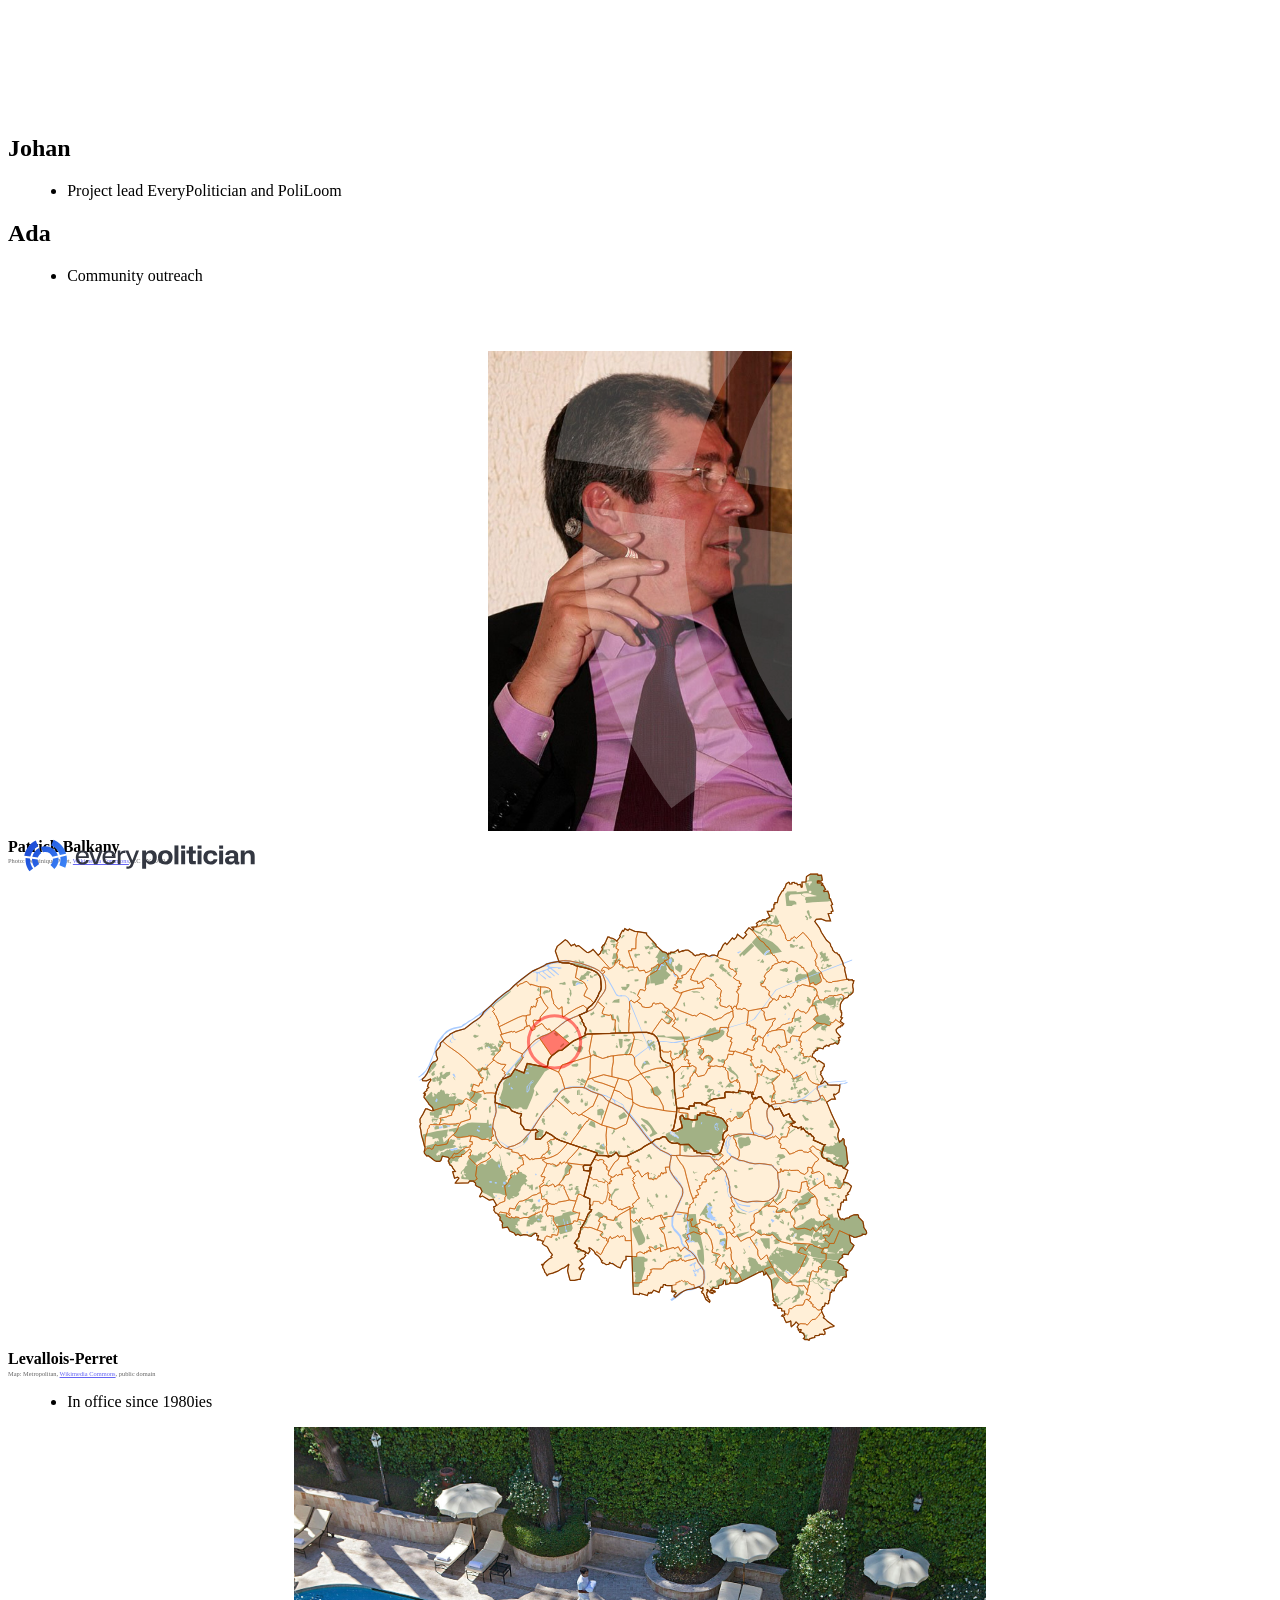
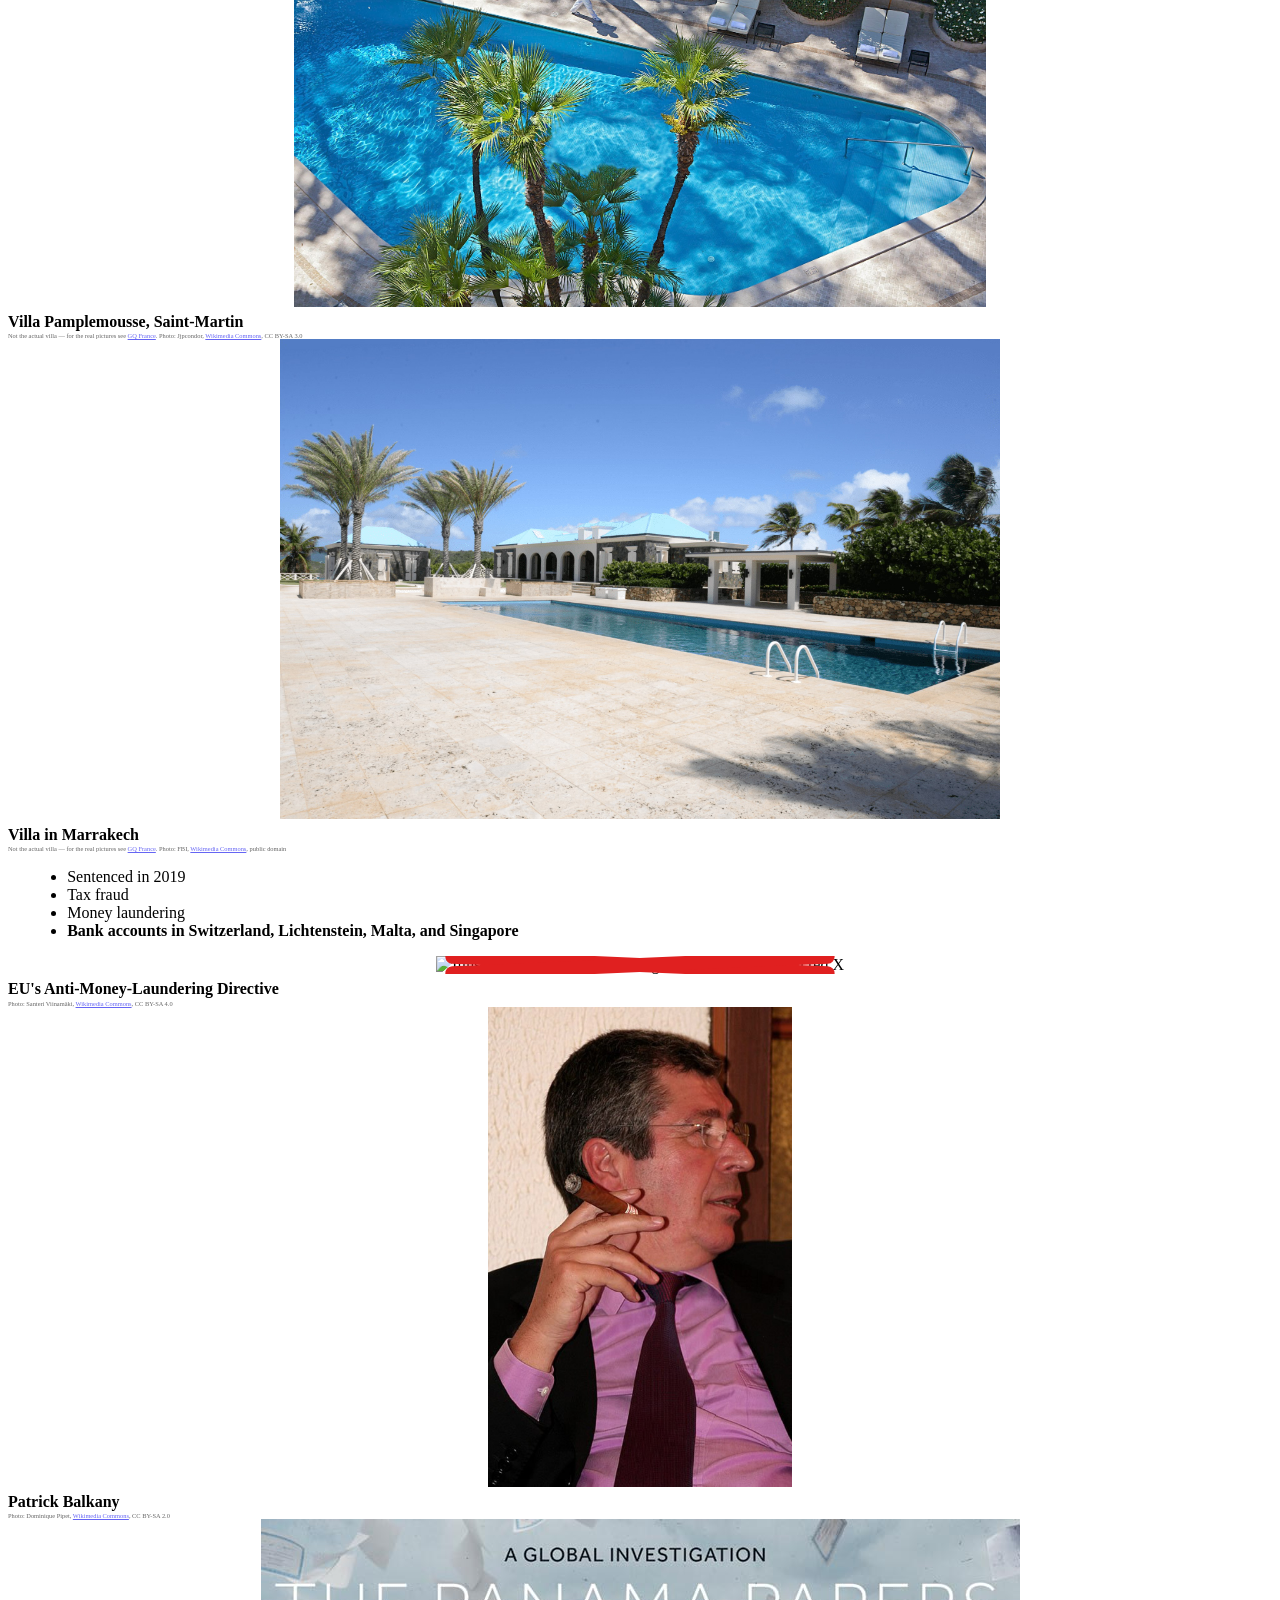
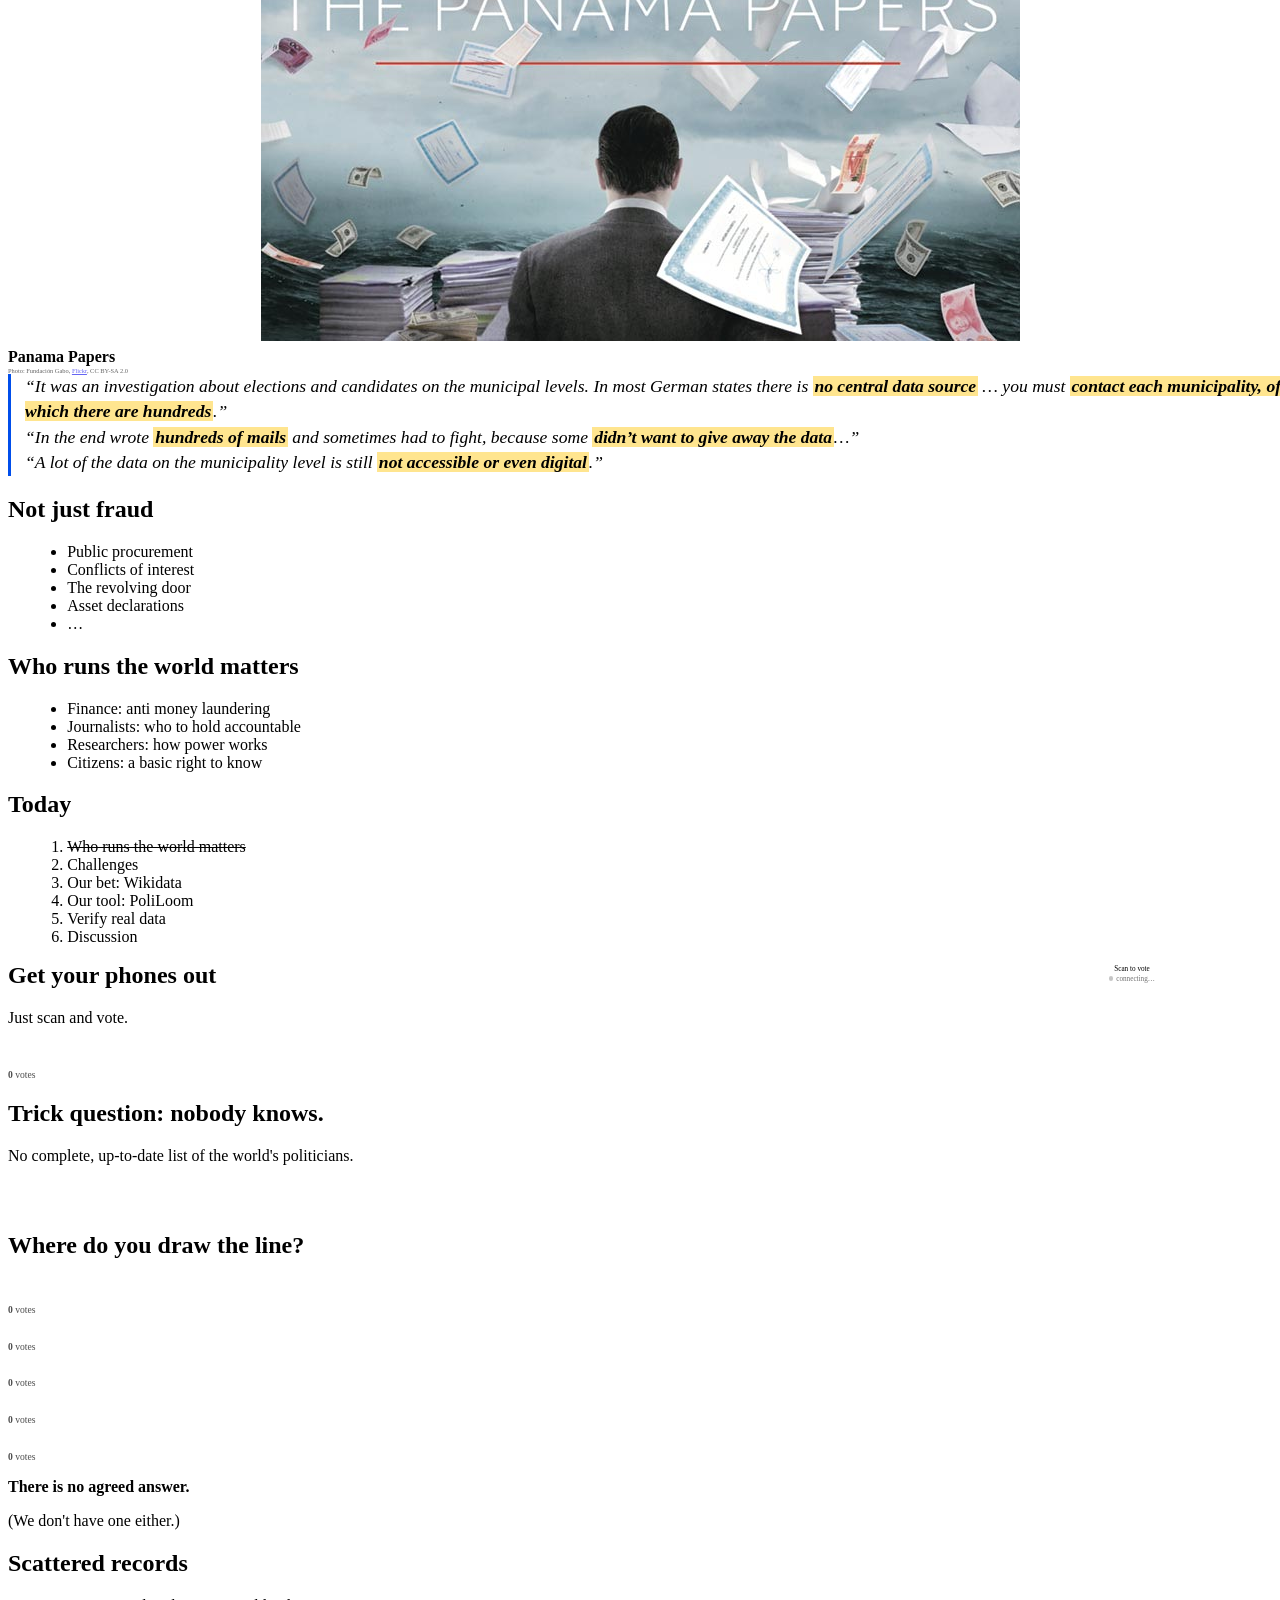
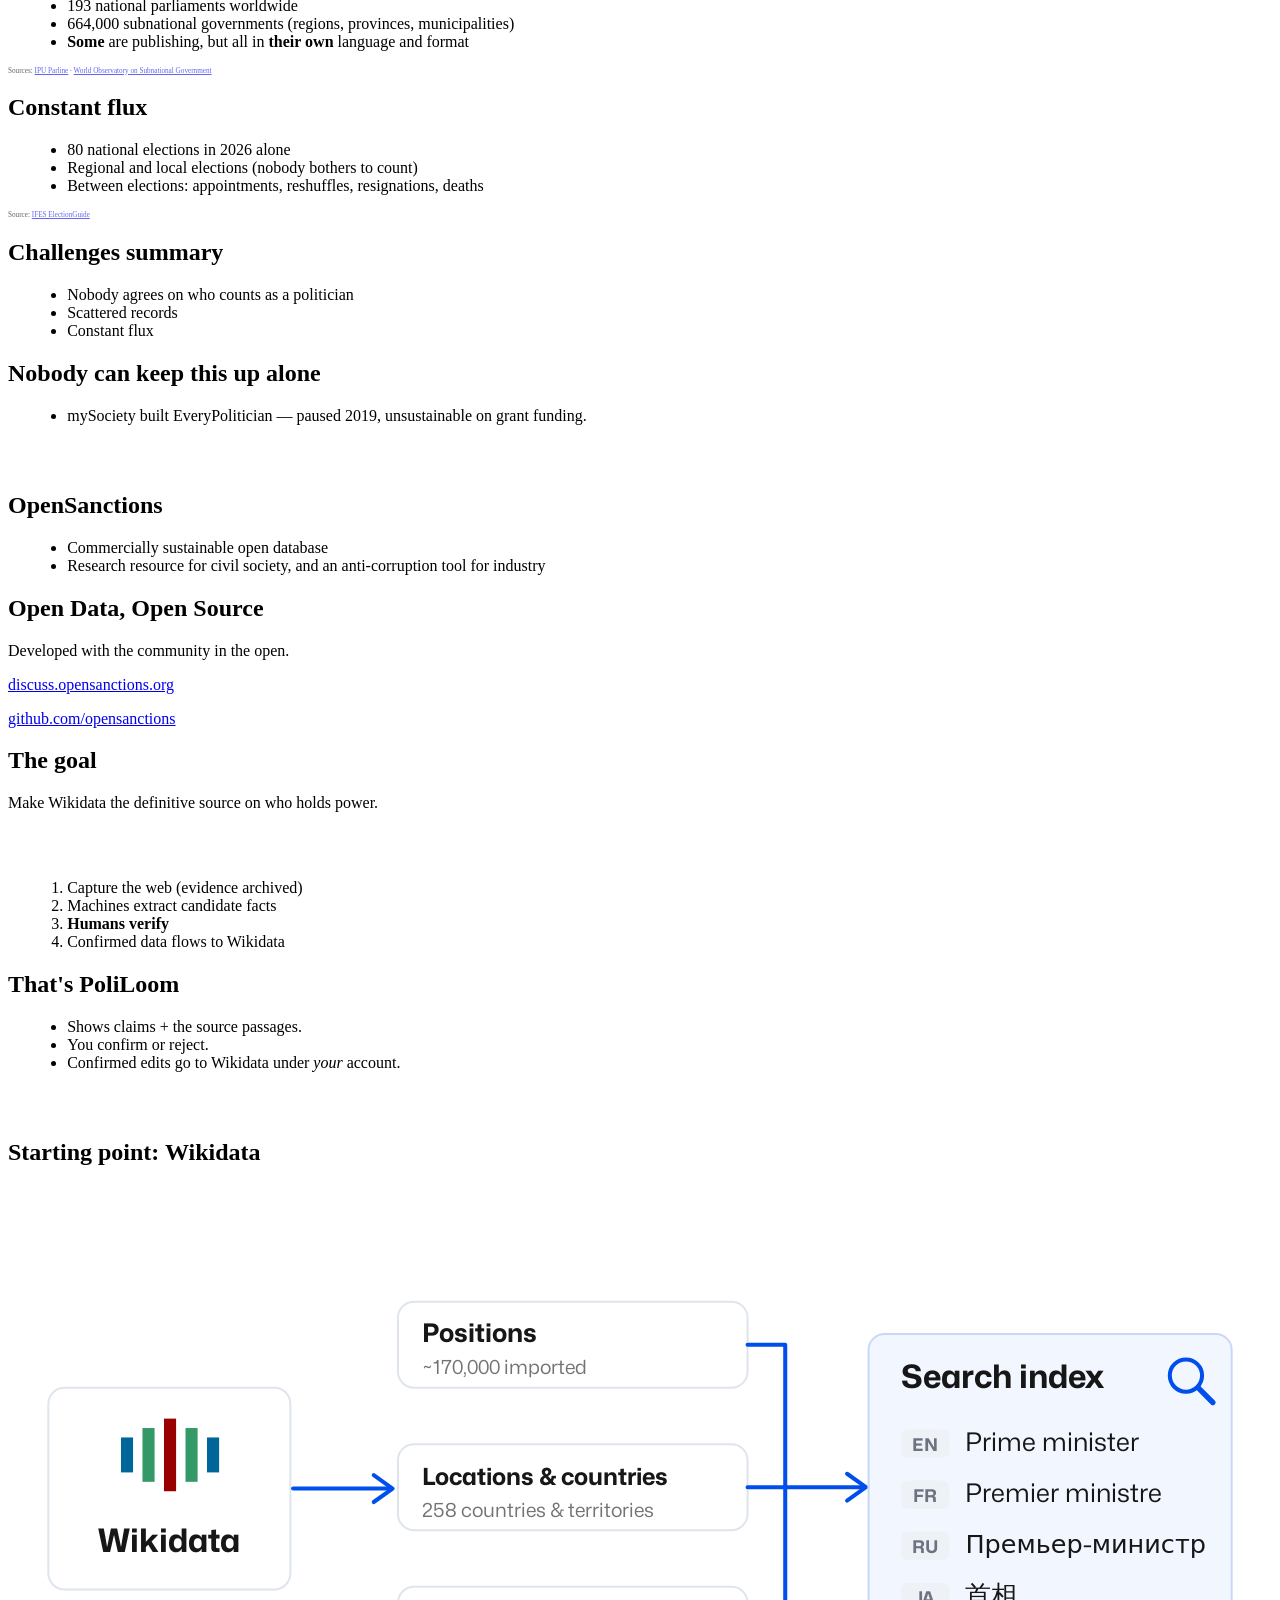
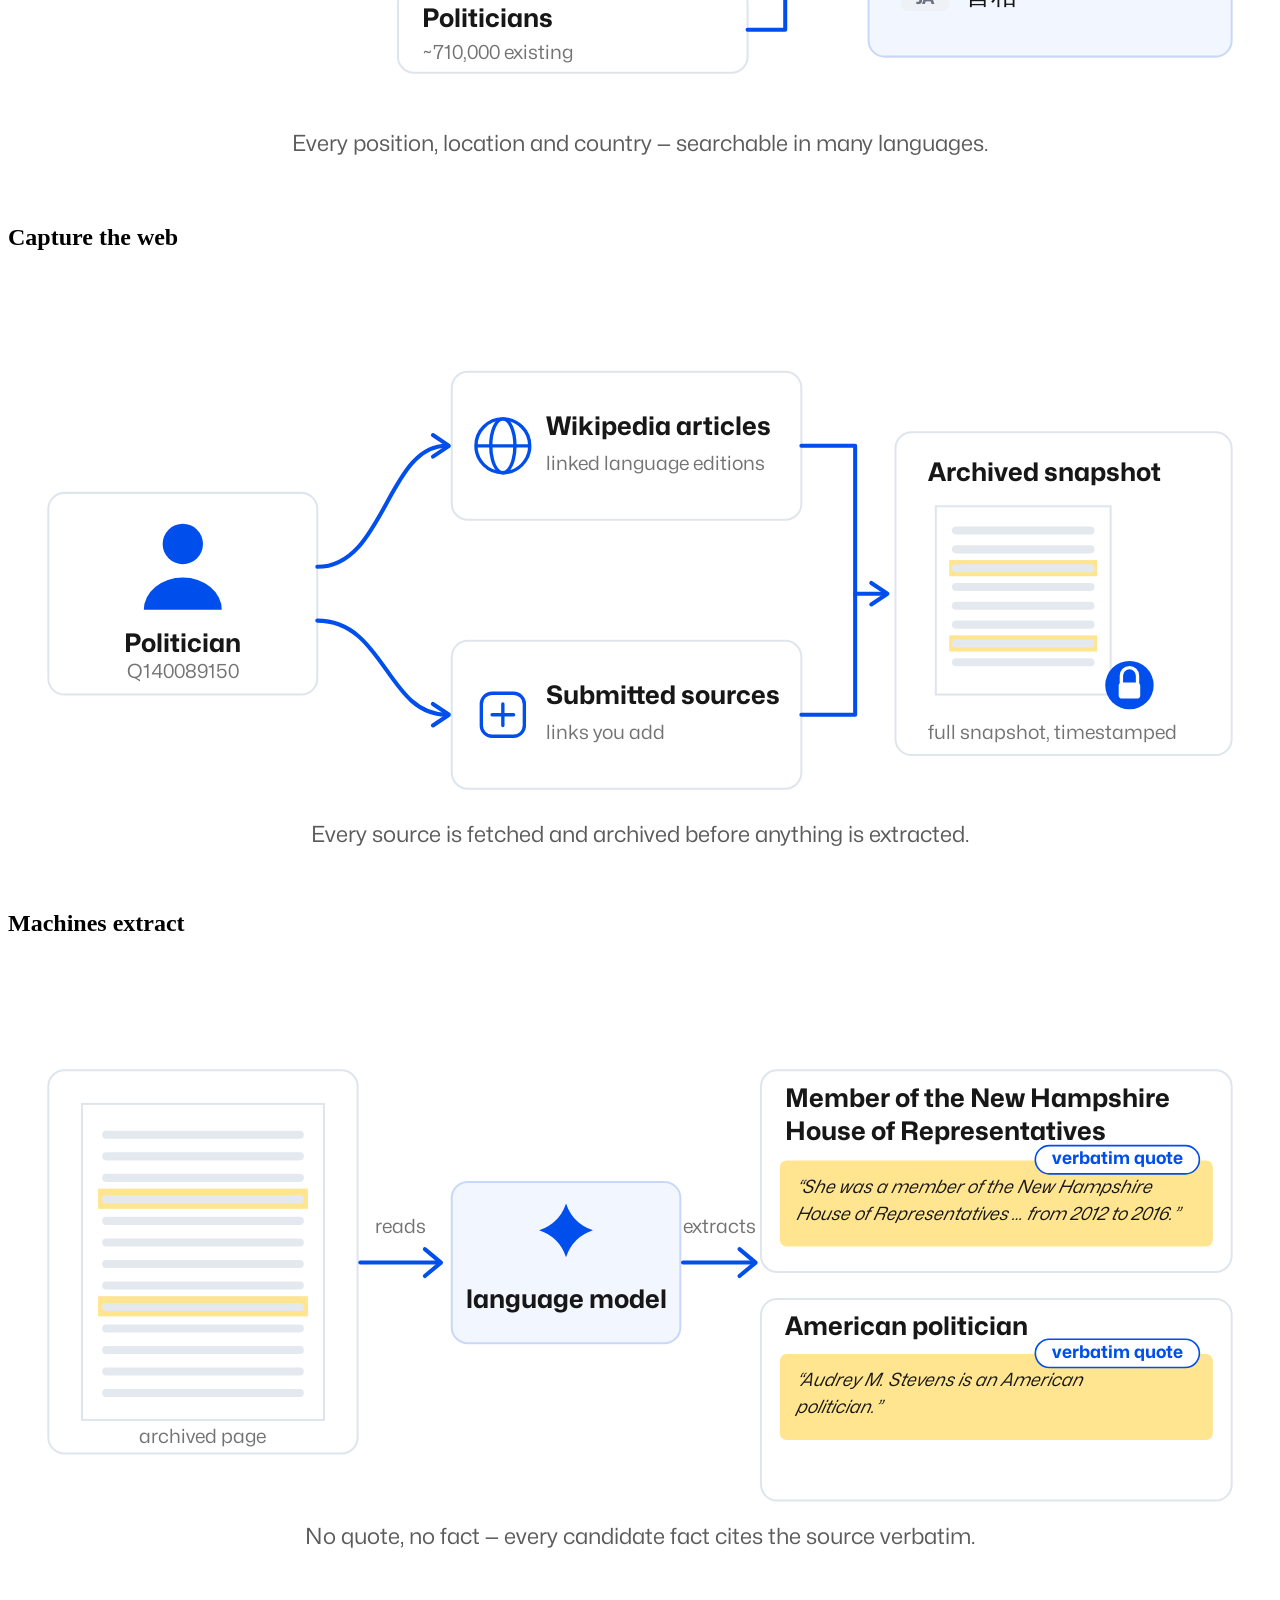
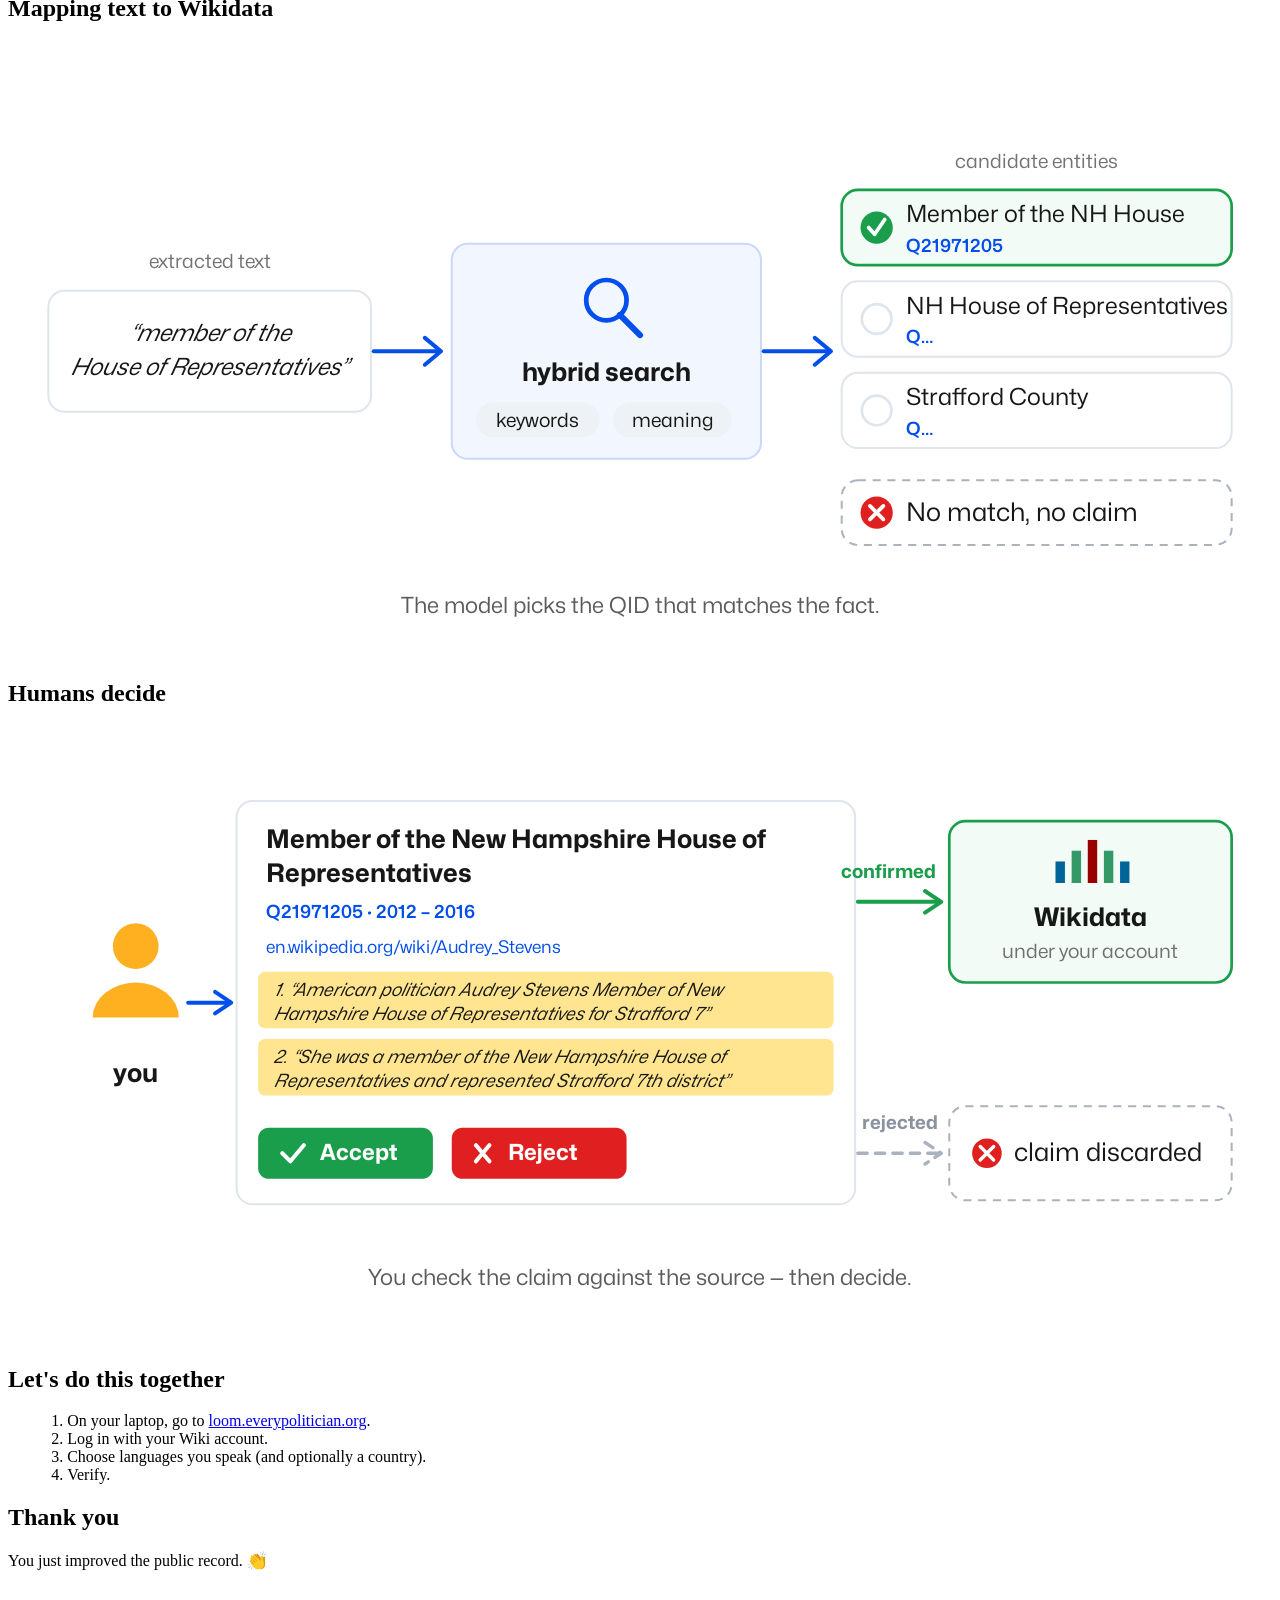
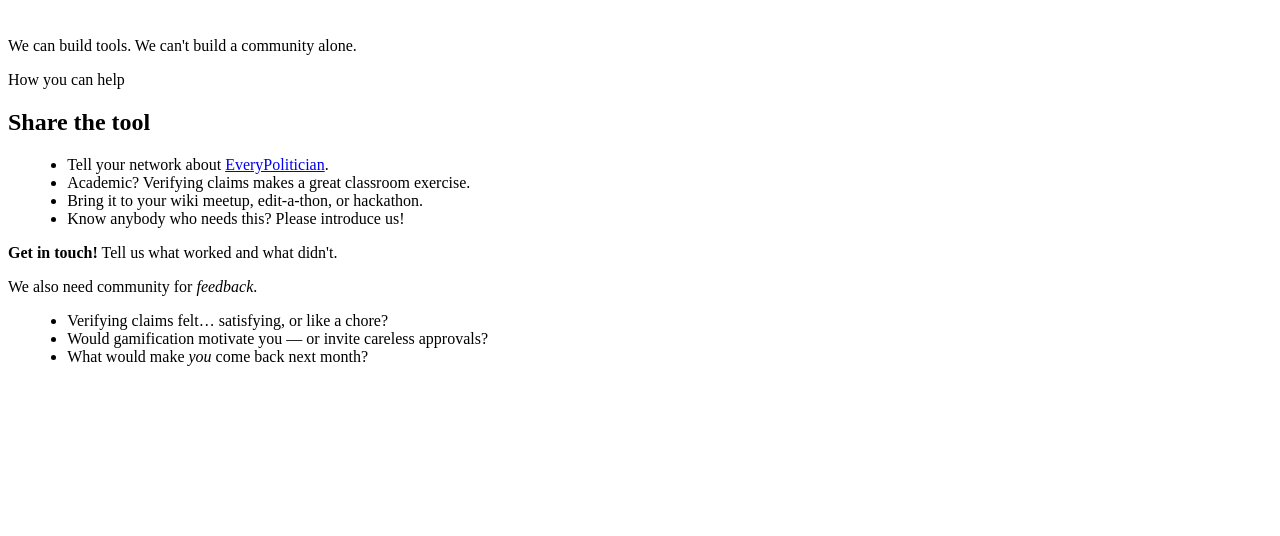
==== commit e642da10: "remove embolden" ====
--- a/index.html
+++ b/index.html
@@ -163,10 +163,8 @@
             <li class="fragment">Tax fraud</li>
             <li class="fragment">Money laundering</li>
             <li class="fragment">
-              <span class="fragment custom embolden"
-                >Bank accounts in Switzerland, Lichtenstein, Malta, and
-                Singapore</span
-              >
+              <strong>Bank accounts in Switzerland, Lichtenstein, Malta, and
+                Singapore</strong>
             </li>
           </ul>
         </section>
--- a/style.css
+++ b/style.css
@@ -110,12 +110,6 @@
 
 .reveal .title-slide h1 {
     font-weight: 900;
-}
-
-/* A two-step fragment: the text appears with its parent fragment, then a
-   later "next" turns it bold. `custom` stops reveal from also fading it. */
-.reveal .fragment.custom.embolden.visible {
-    font-weight: 800;
 }
 
 /* Small source/citation line at the bottom of a content slide */
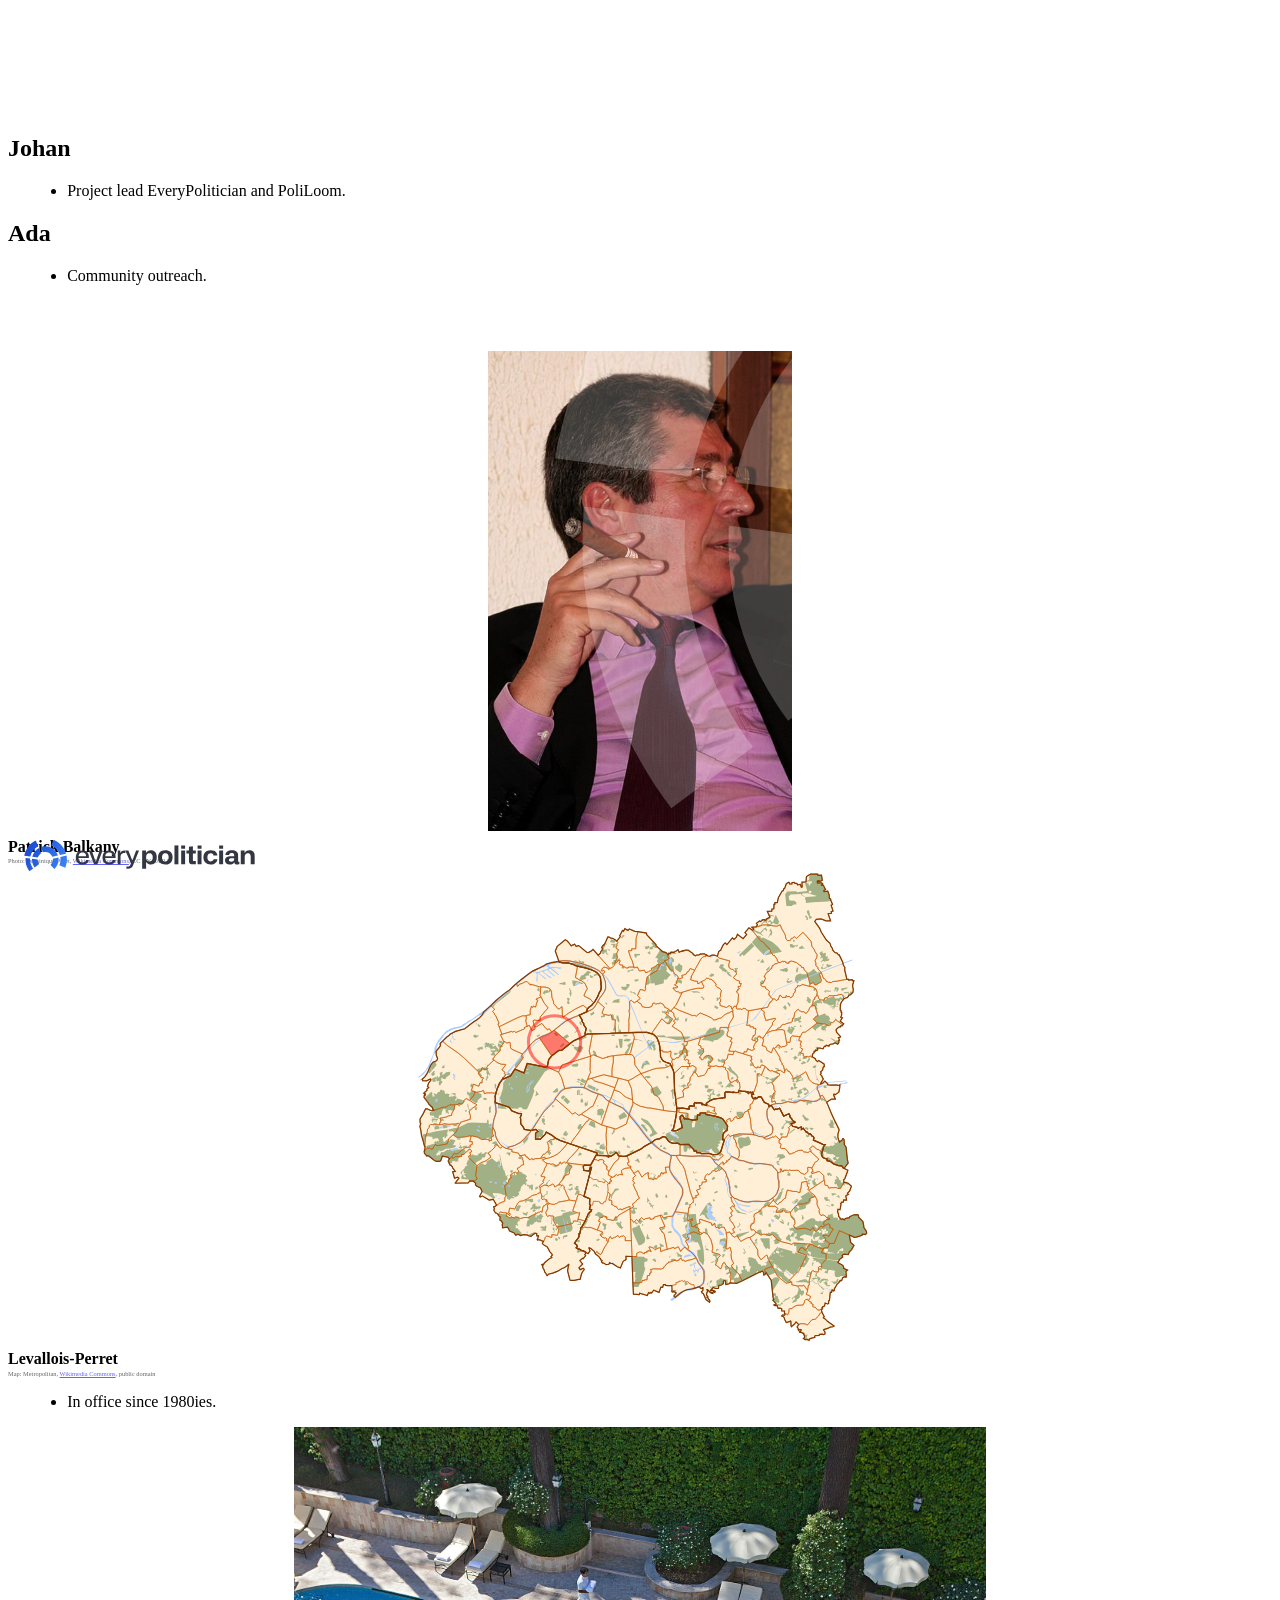
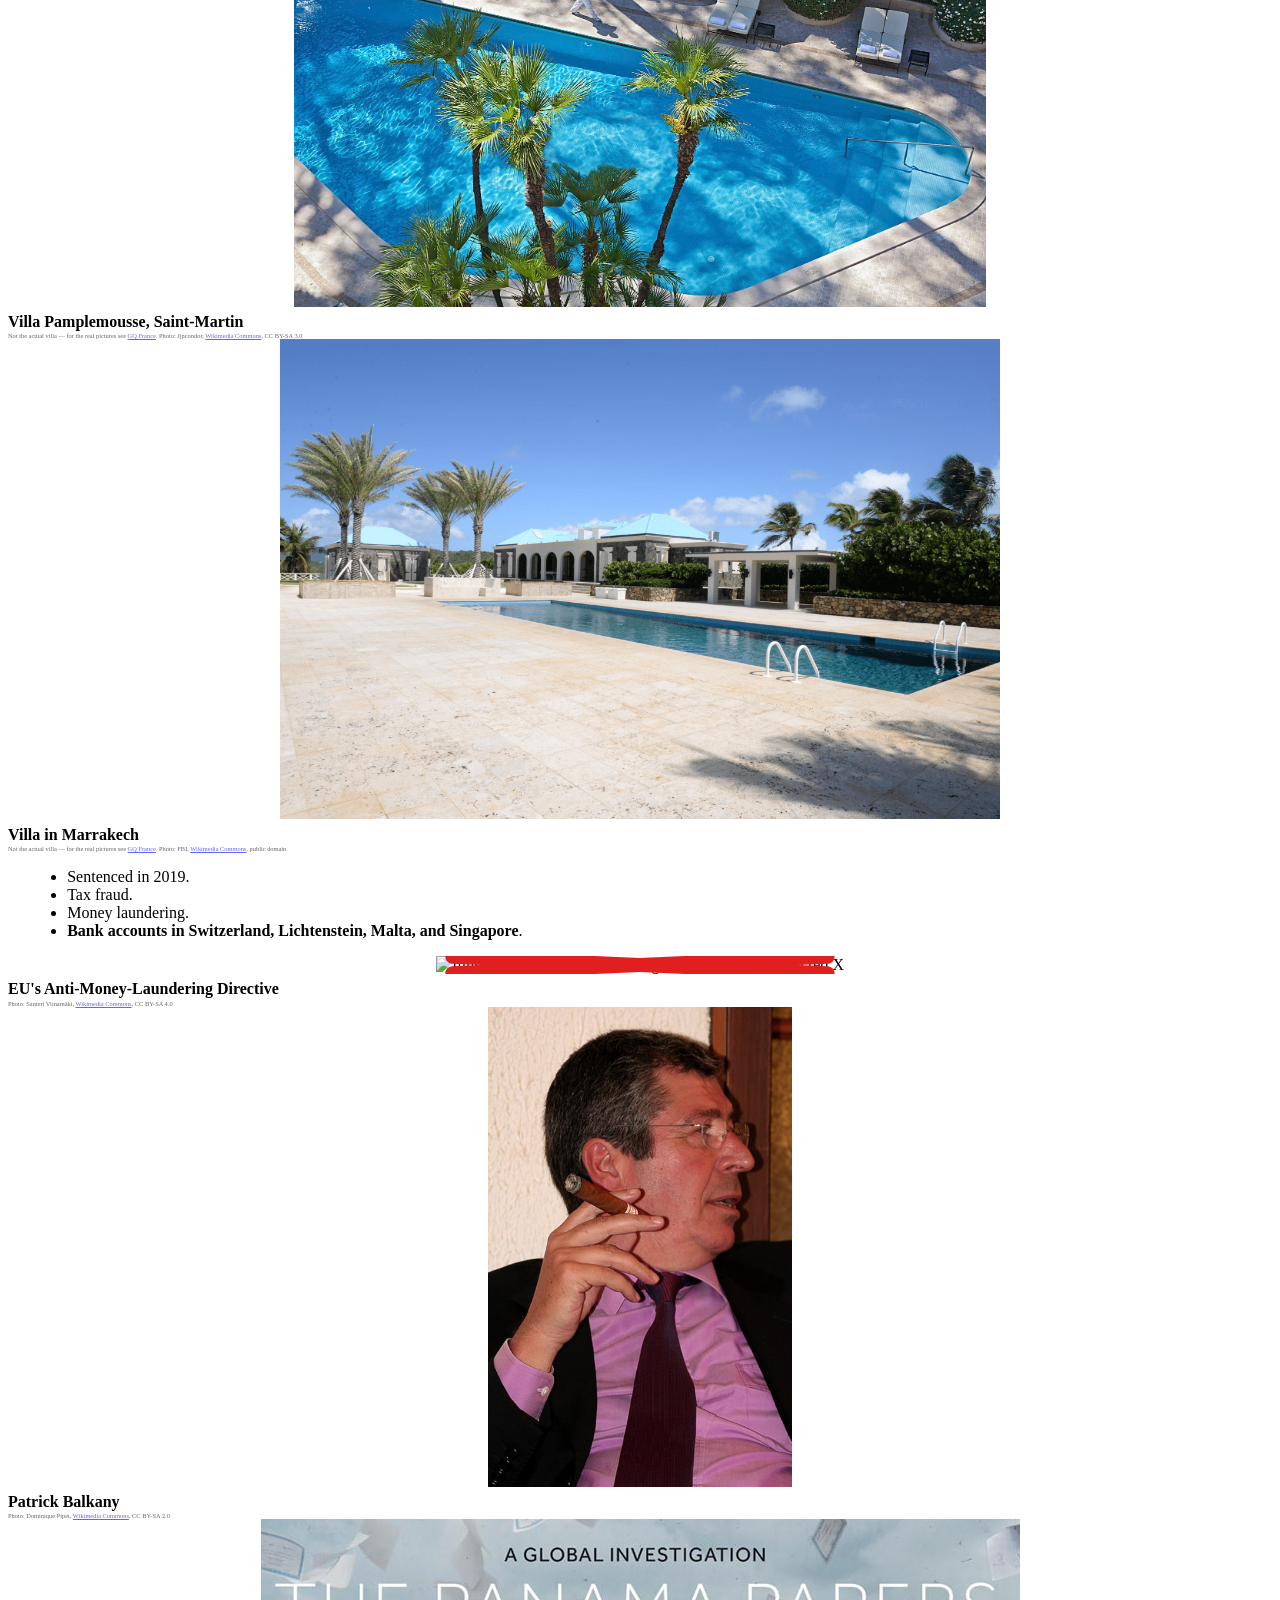
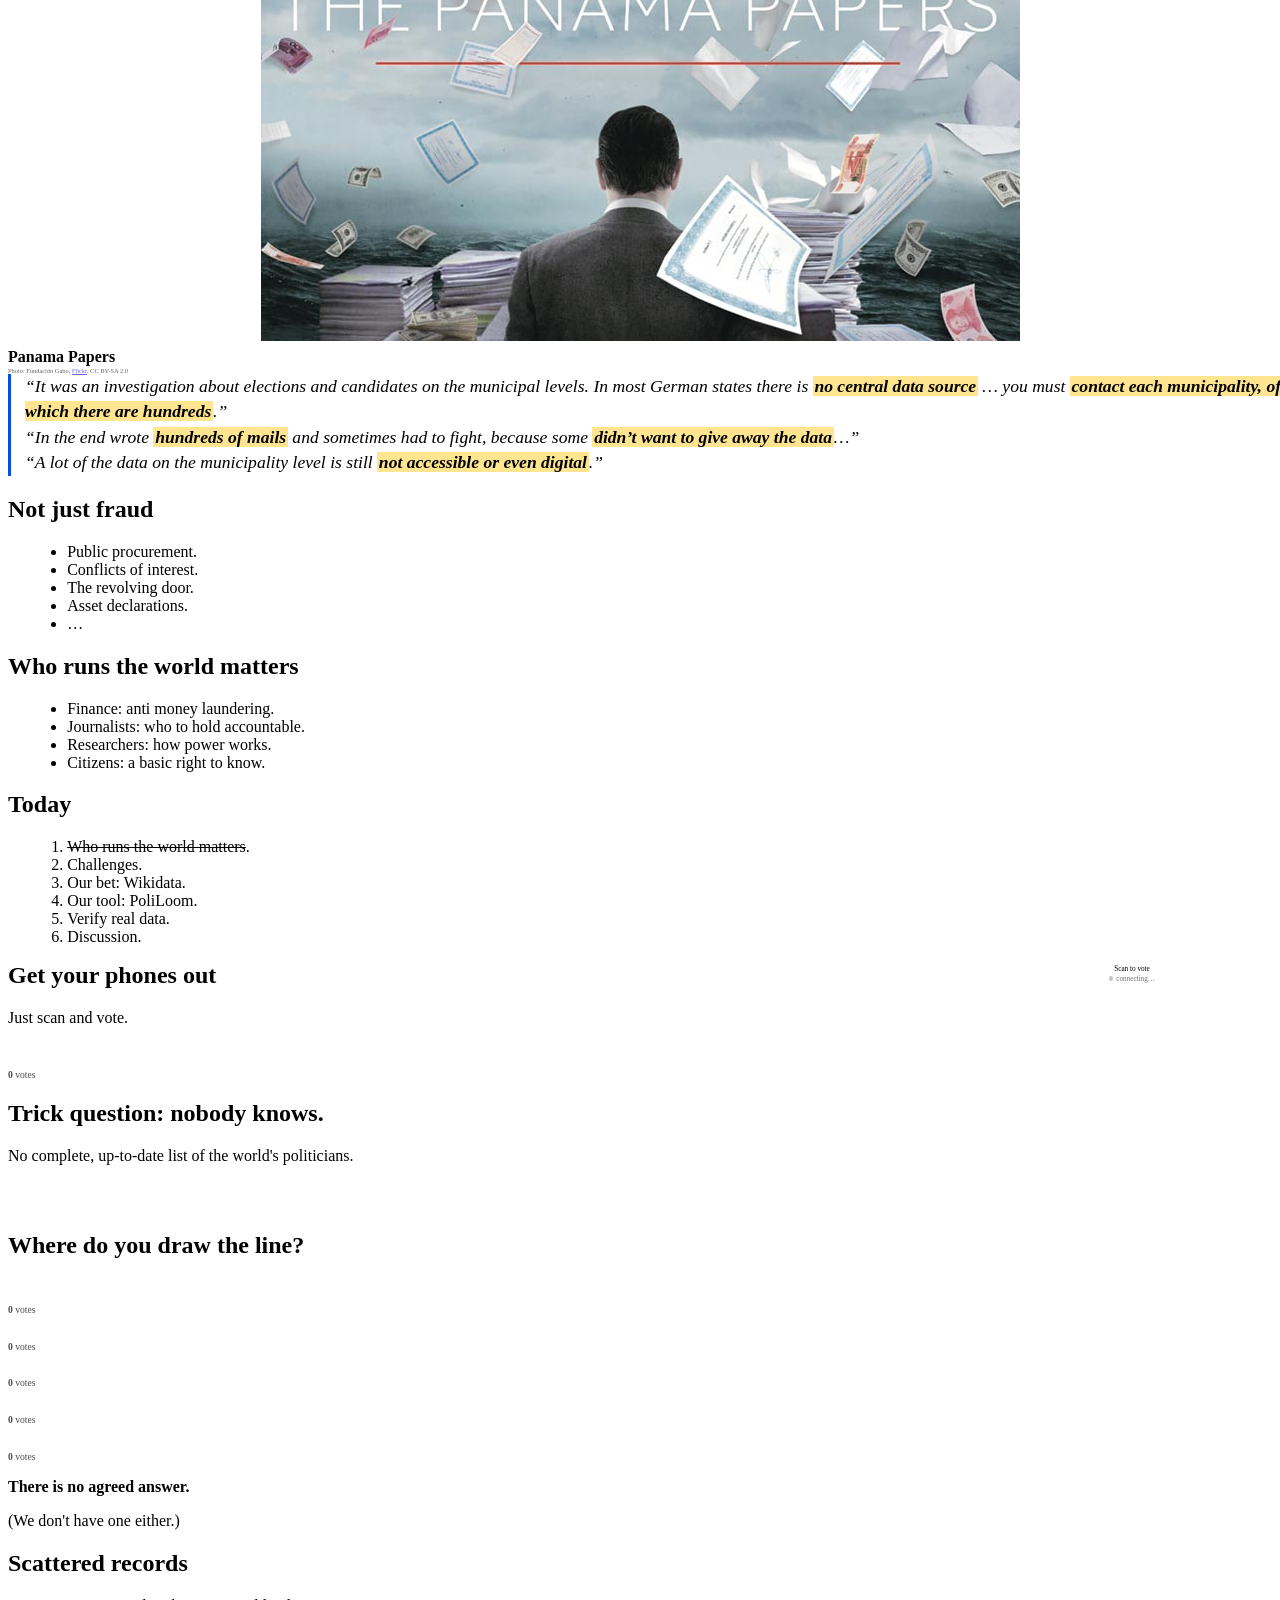
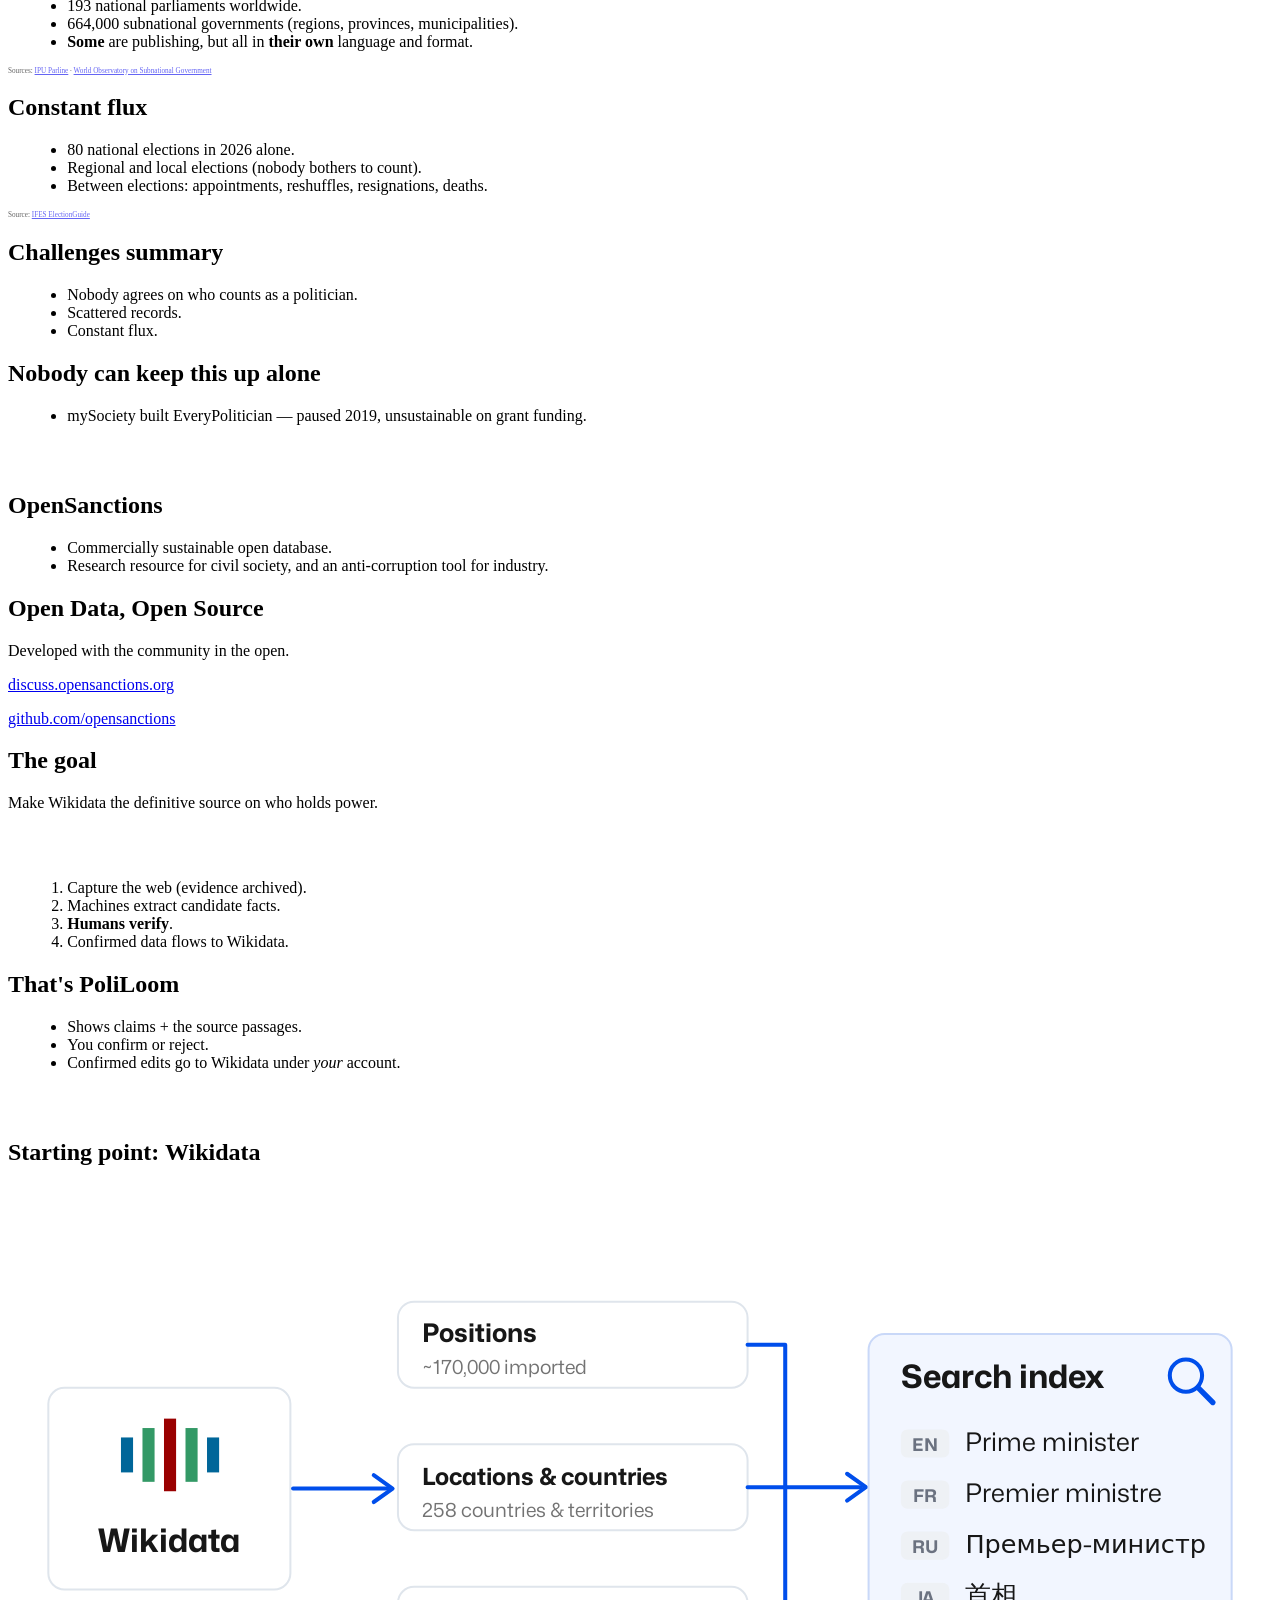
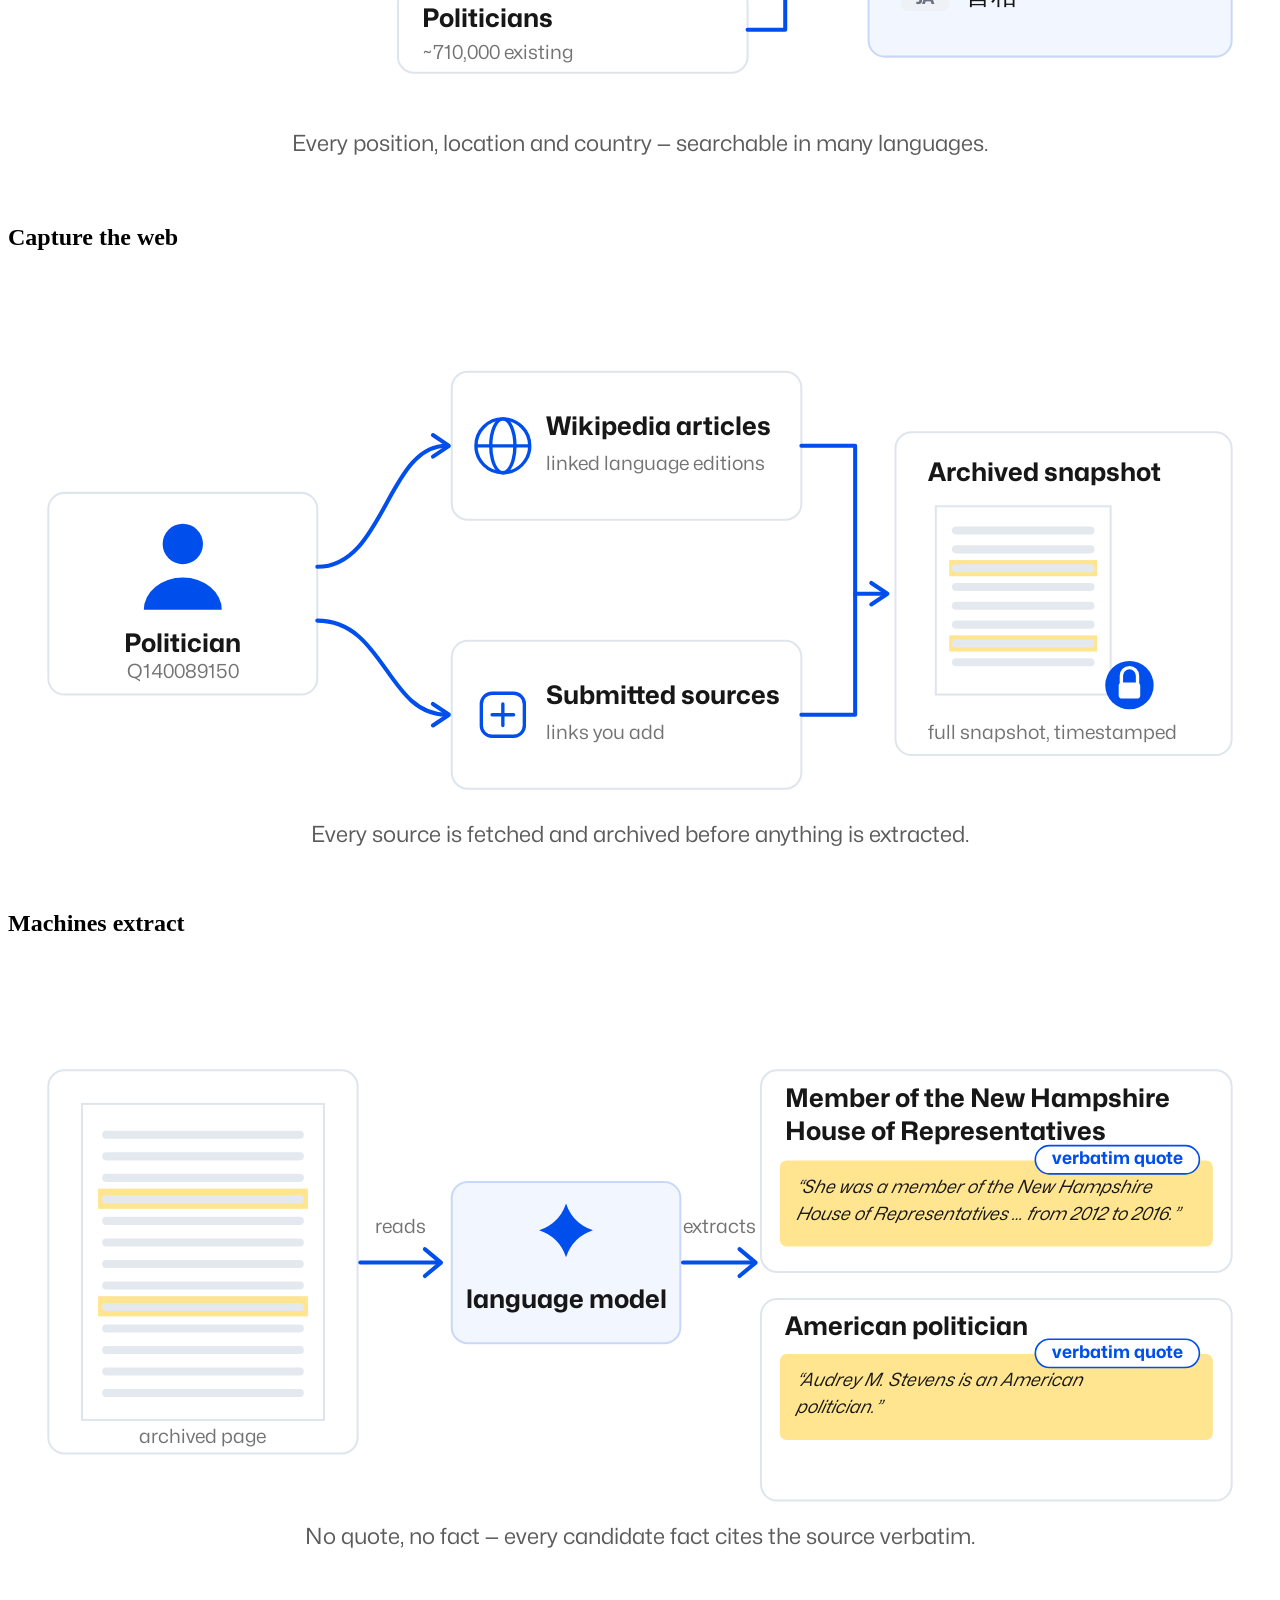
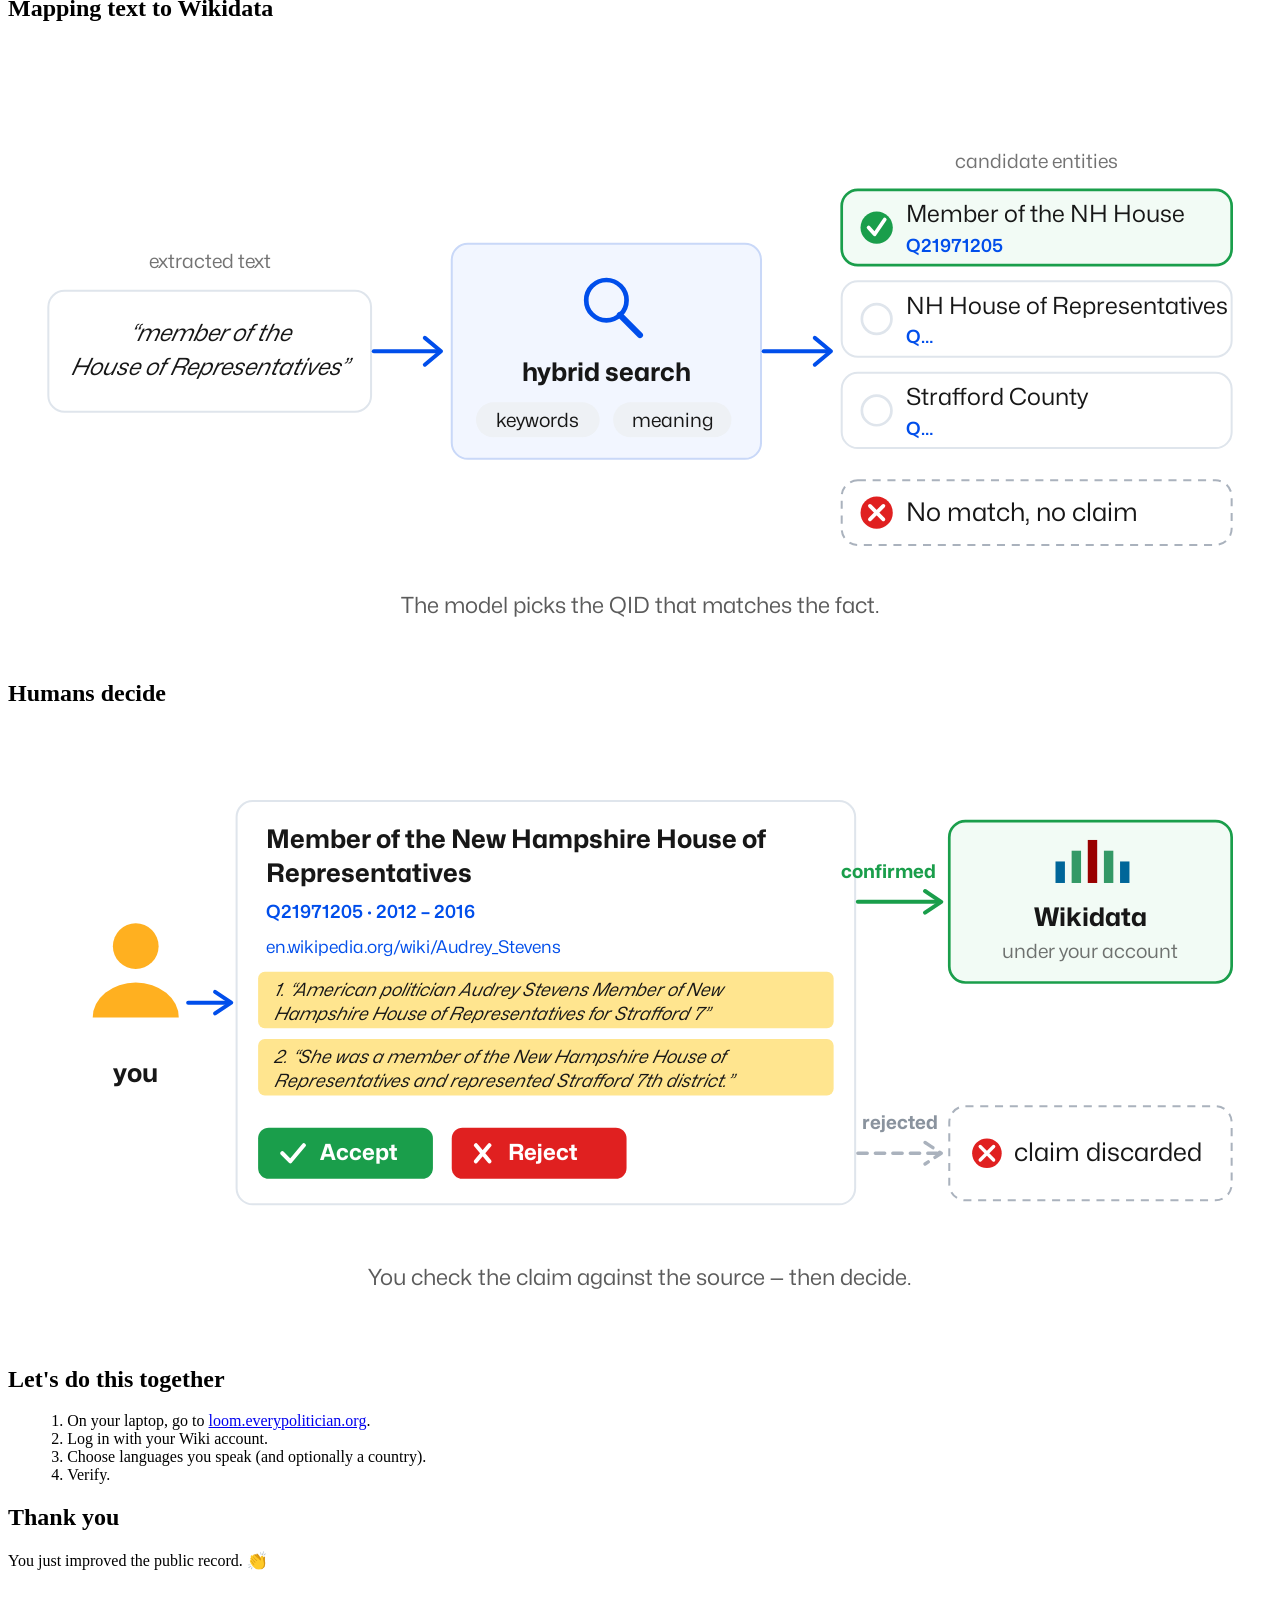
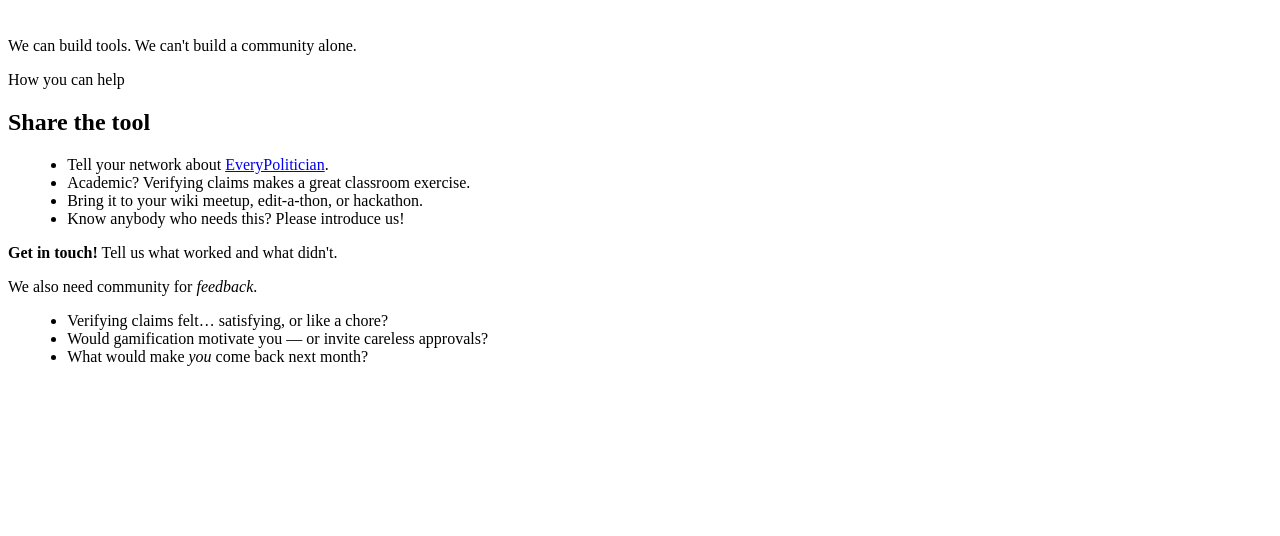
==== commit e84c9fba: "punctuation" ====
--- a/index.html
+++ b/index.html
@@ -50,14 +50,14 @@
         <section>
           <h2>Johan</h2>
           <ul>
-            <li>Project lead EveryPolitician and PoliLoom</li>
+            <li>Project lead EveryPolitician and PoliLoom.</li>
           </ul>
         </section>
 
         <section>
           <h2>Ada</h2>
           <ul>
-            <li>Community outreach</li>
+            <li>Community outreach.</li>
           </ul>
         </section>
 
@@ -105,7 +105,7 @@
 
         <section>
           <ul>
-            <li>In office since 1980ies</li>
+            <li>In office since 1980ies.</li>
           </ul>
         </section>
 
@@ -159,12 +159,12 @@
 
         <section>
           <ul>
-            <li>Sentenced in 2019</li>
-            <li class="fragment">Tax fraud</li>
-            <li class="fragment">Money laundering</li>
+            <li>Sentenced in 2019.</li>
+            <li class="fragment">Tax fraud.</li>
+            <li class="fragment">Money laundering.</li>
             <li class="fragment">
               <strong>Bank accounts in Switzerland, Lichtenstein, Malta, and
-                Singapore</strong>
+                Singapore</strong>.
             </li>
           </ul>
         </section>
@@ -259,10 +259,10 @@
         <section>
           <h2>Not just fraud</h2>
           <ul>
-            <li class="fragment">Public procurement</li>
-            <li class="fragment">Conflicts of interest</li>
-            <li class="fragment">The revolving door</li>
-            <li class="fragment">Asset declarations</li>
+            <li class="fragment">Public procurement.</li>
+            <li class="fragment">Conflicts of interest.</li>
+            <li class="fragment">The revolving door.</li>
+            <li class="fragment">Asset declarations.</li>
             <li class="fragment">…</li>
           </ul>
         </section>
@@ -270,22 +270,22 @@
         <section>
           <h2>Who runs the world matters</h2>
           <ul>
-            <li>Finance: anti money laundering</li>
-            <li class="fragment">Journalists: who to hold accountable</li>
-            <li class="fragment">Researchers: how power works</li>
-            <li class="fragment">Citizens: a basic right to know</li>
+            <li>Finance: anti money laundering.</li>
+            <li class="fragment">Journalists: who to hold accountable.</li>
+            <li class="fragment">Researchers: how power works.</li>
+            <li class="fragment">Citizens: a basic right to know.</li>
           </ul>
         </section>
 
         <section>
           <h2>Today</h2>
           <ol>
-            <li><s>Who runs the world matters</s></li>
-            <li>Challenges</li>
-            <li>Our bet: Wikidata</li>
-            <li>Our tool: PoliLoom</li>
-            <li>Verify real data</li>
-            <li>Discussion</li>
+            <li><s>Who runs the world matters</s>.</li>
+            <li>Challenges.</li>
+            <li>Our bet: Wikidata.</li>
+            <li>Our tool: PoliLoom.</li>
+            <li>Verify real data.</li>
+            <li>Discussion.</li>
           </ol>
         </section>
 
@@ -396,14 +396,14 @@
         <section>
           <h2>Scattered records</h2>
           <ul>
-            <li class="fragment">193 national parliaments worldwide</li>
+            <li class="fragment">193 national parliaments worldwide.</li>
             <li class="fragment">
               664,000 subnational governments (regions, provinces,
-              municipalities)
+              municipalities).
             </li>
             <li class="fragment">
               <strong>Some</strong> are publishing, but all in
-              <strong>their own</strong> language and format
+              <strong>their own</strong> language and format.
             </li>
           </ul>
           <p class="source-note">
@@ -427,12 +427,12 @@
         <section>
           <h2>Constant flux</h2>
           <ul>
-            <li>80 national elections in 2026 alone</li>
+            <li>80 national elections in 2026 alone.</li>
             <li class="fragment">
-              Regional and local elections (nobody bothers to count)
+              Regional and local elections (nobody bothers to count).
             </li>
             <li class="fragment">
-              Between elections: appointments, reshuffles, resignations, deaths
+              Between elections: appointments, reshuffles, resignations, deaths.
             </li>
           </ul>
           <p class="source-note">
@@ -449,9 +449,9 @@
         <section>
           <h2>Challenges summary</h2>
           <ul>
-            <li>Nobody agrees on who counts as a politician</li>
-            <li>Scattered records</li>
-            <li>Constant flux</li>
+            <li>Nobody agrees on who counts as a politician.</li>
+            <li>Scattered records.</li>
+            <li>Constant flux.</li>
           </ul>
         </section>
 
@@ -479,8 +479,8 @@
         <section>
           <h2>OpenSanctions</h2>
           <ul>
-            <li>Commercially sustainable open database</li>
-            <li>Research resource for civil society, and an anti-corruption tool for industry</li>
+            <li>Commercially sustainable open database.</li>
+            <li>Research resource for civil society, and an anti-corruption tool for industry.</li>
           </ul>
         </section>
 
@@ -521,10 +521,10 @@
 
         <section>
           <ol>
-            <li>Capture the web (evidence archived)</li>
-            <li class="fragment">Machines extract candidate facts</li>
-            <li class="fragment"><strong>Humans verify</strong></li>
-            <li class="fragment">Confirmed data flows to Wikidata</li>
+            <li>Capture the web (evidence archived).</li>
+            <li class="fragment">Machines extract candidate facts.</li>
+            <li class="fragment"><strong>Humans verify</strong>.</li>
+            <li class="fragment">Confirmed data flows to Wikidata.</li>
           </ol>
         </section>
 
@@ -1265,7 +1265,7 @@
               2. &#8220;She was a member of the New Hampshire House of
             </text>
             <text class="d-quote" font-size="13.5" x="198" y="268">
-              Representatives and represented Strafford 7th district&#8221;
+              Representatives and represented Strafford 7th district.&#8221;
             </text>
 
             <rect
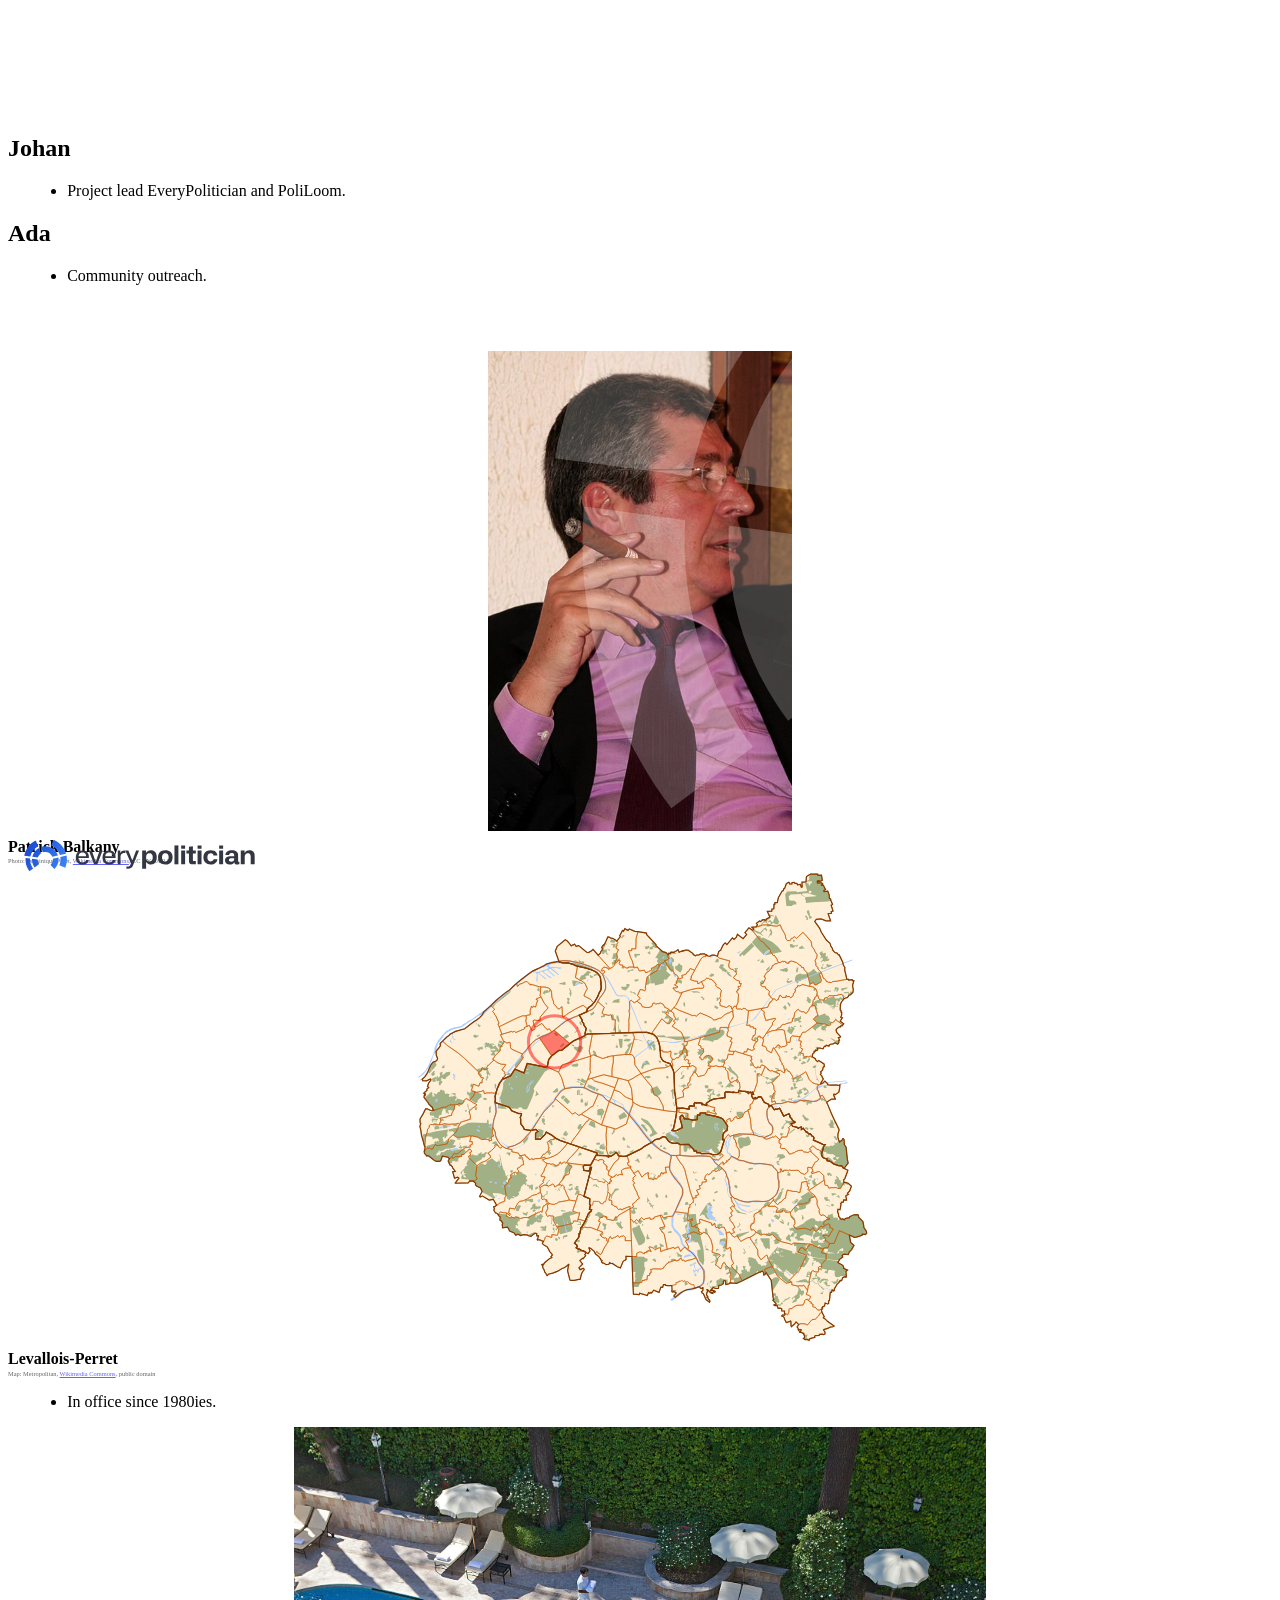
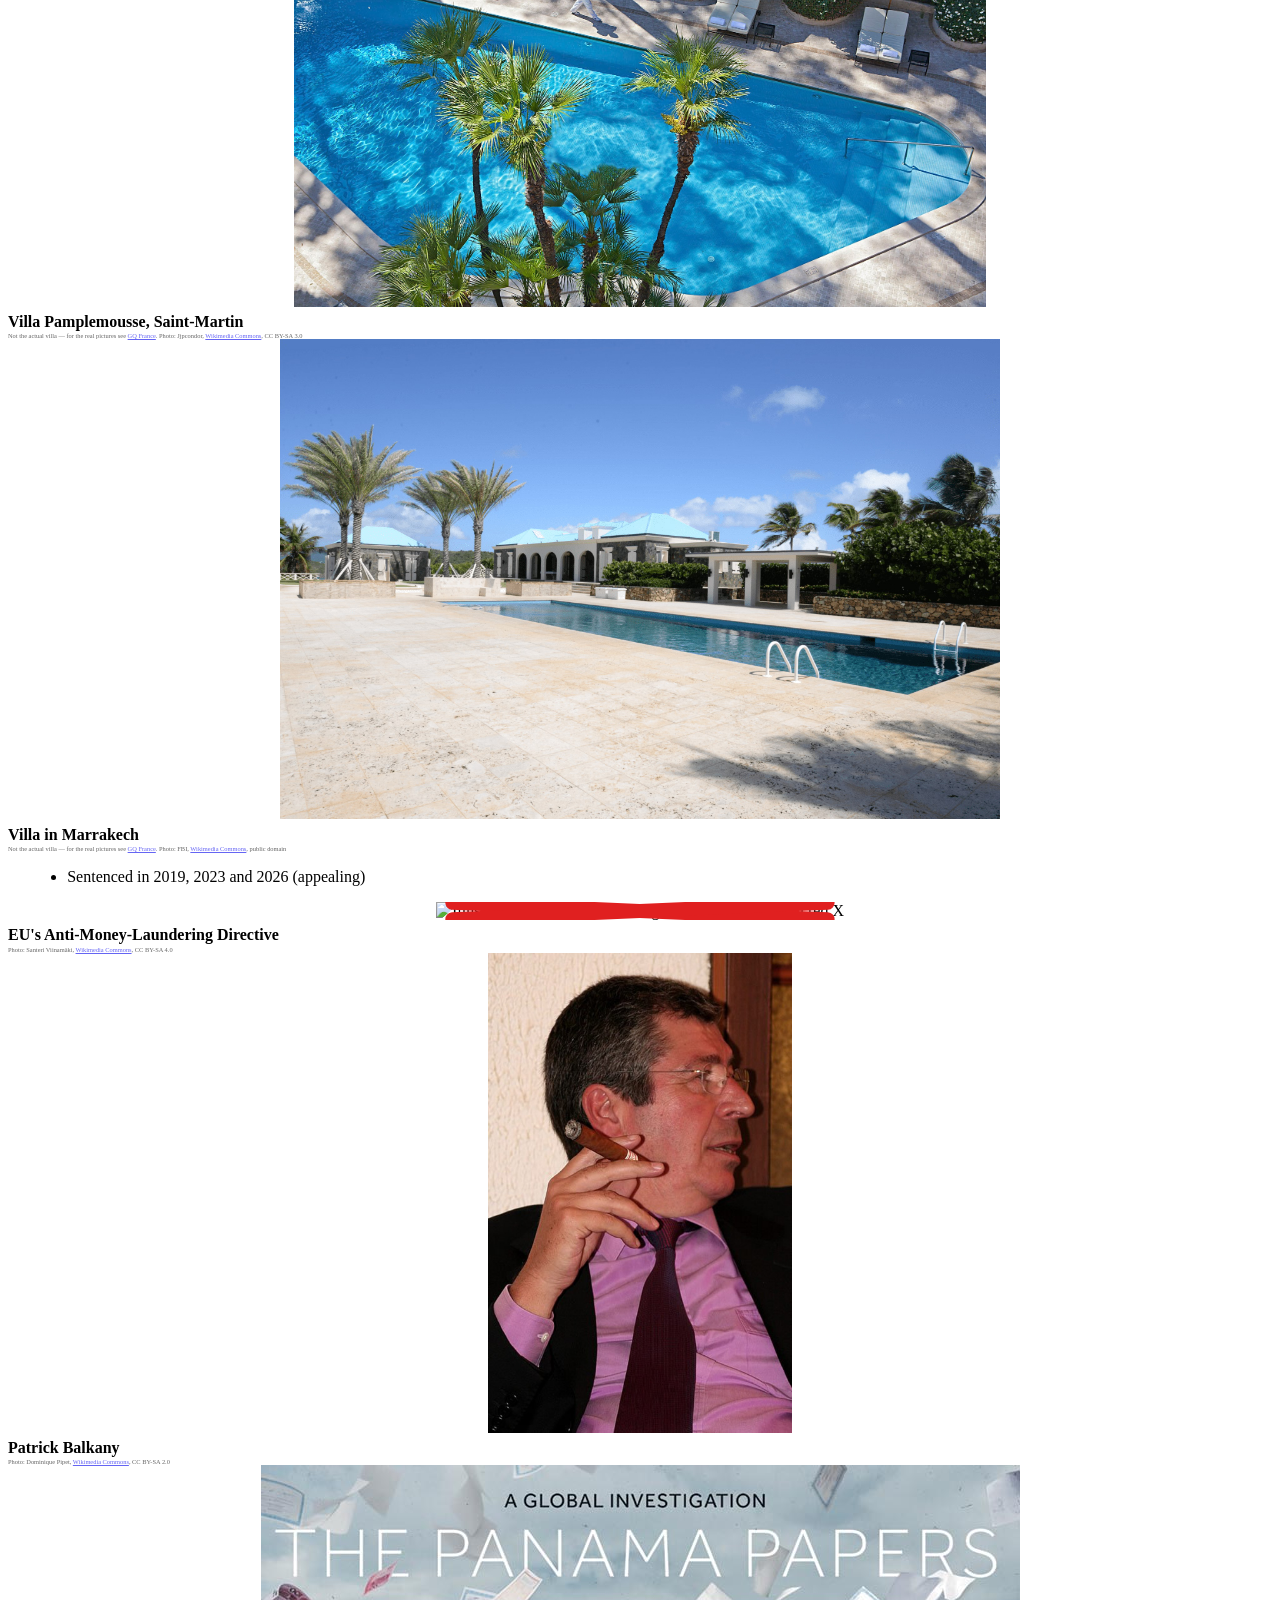
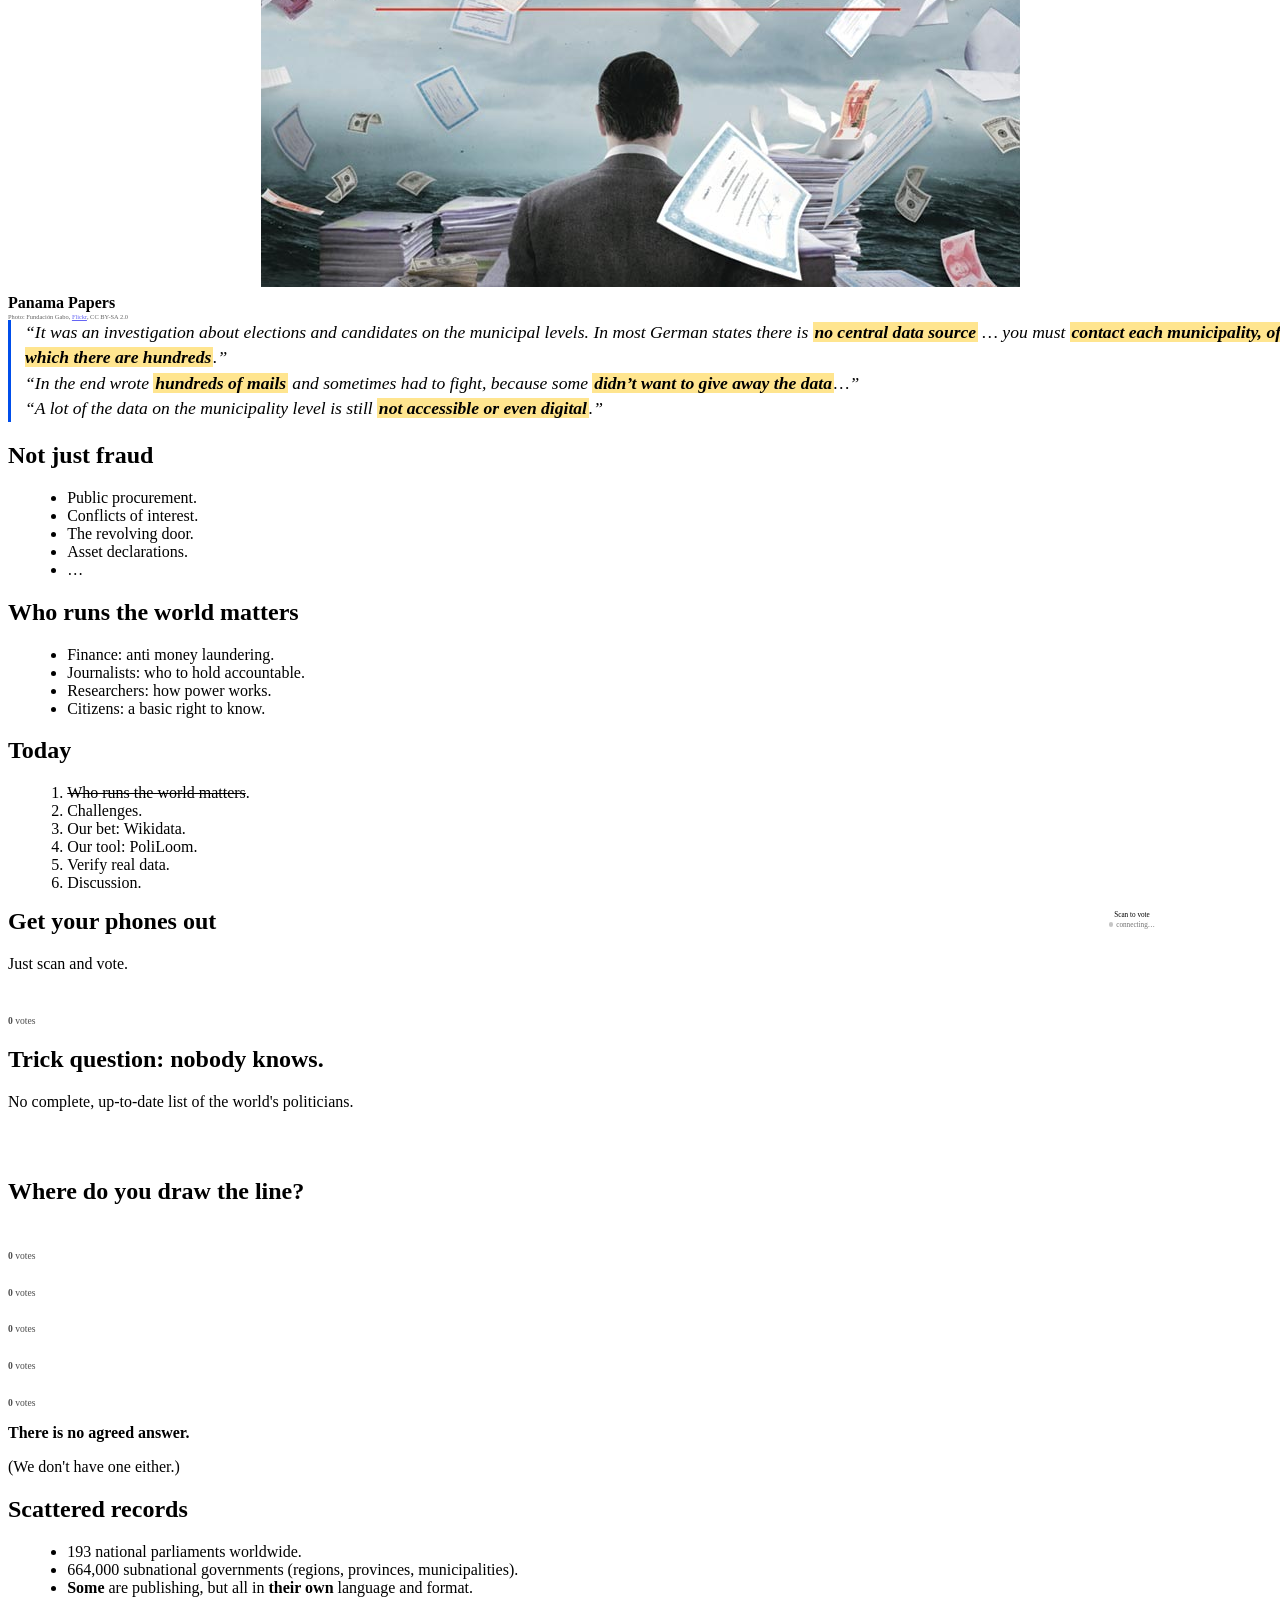
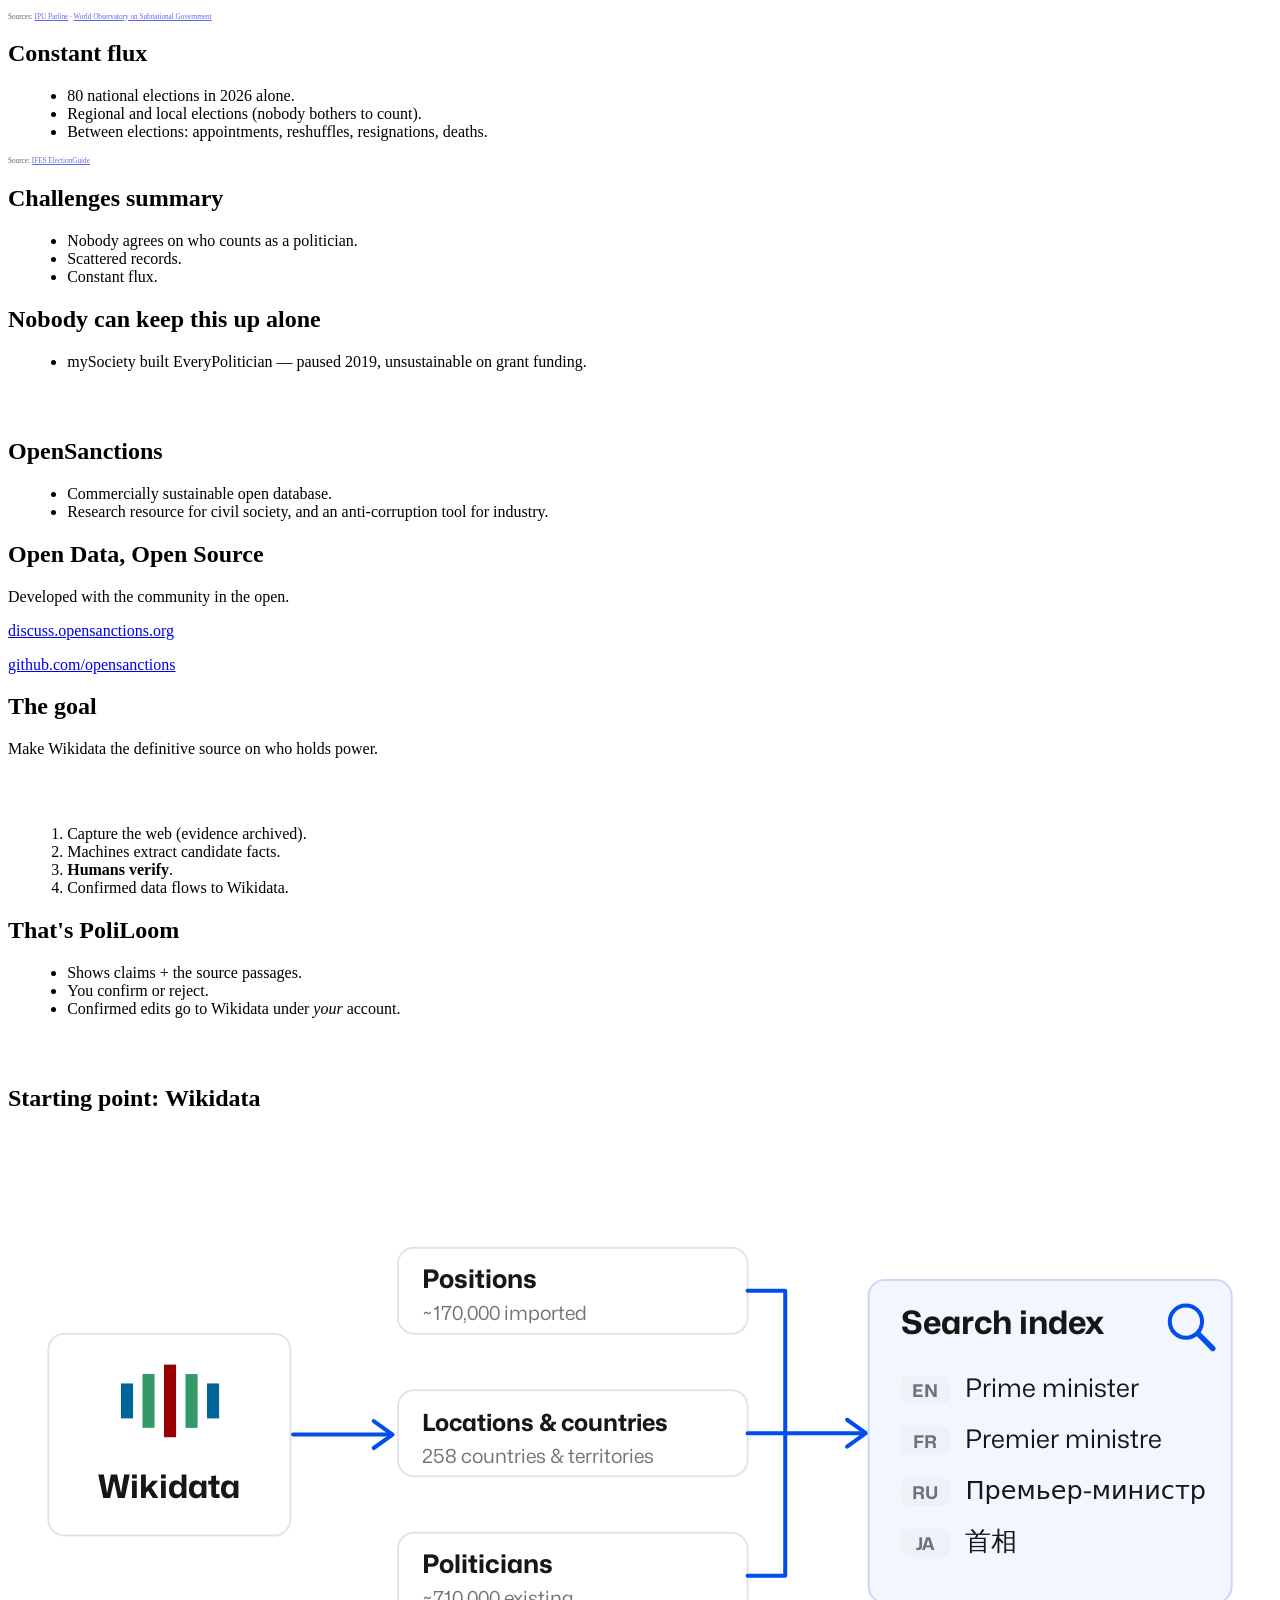
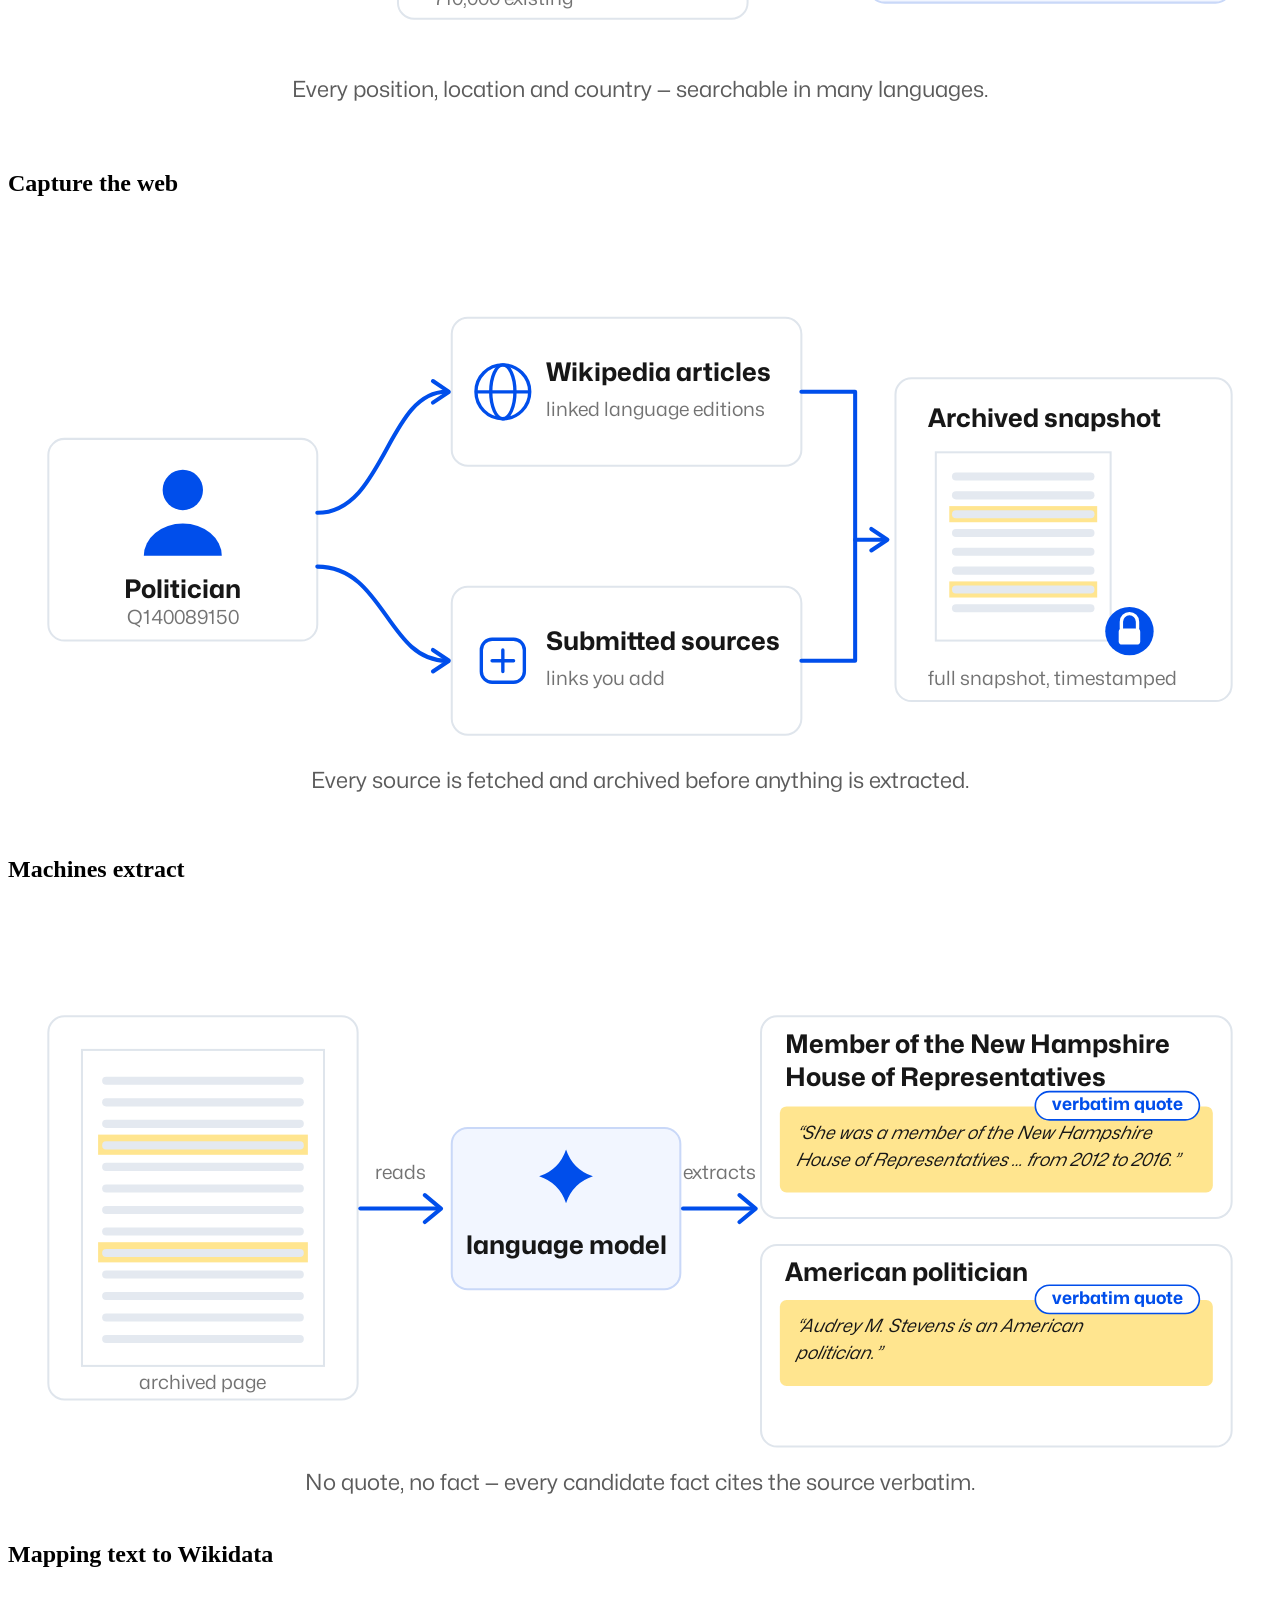
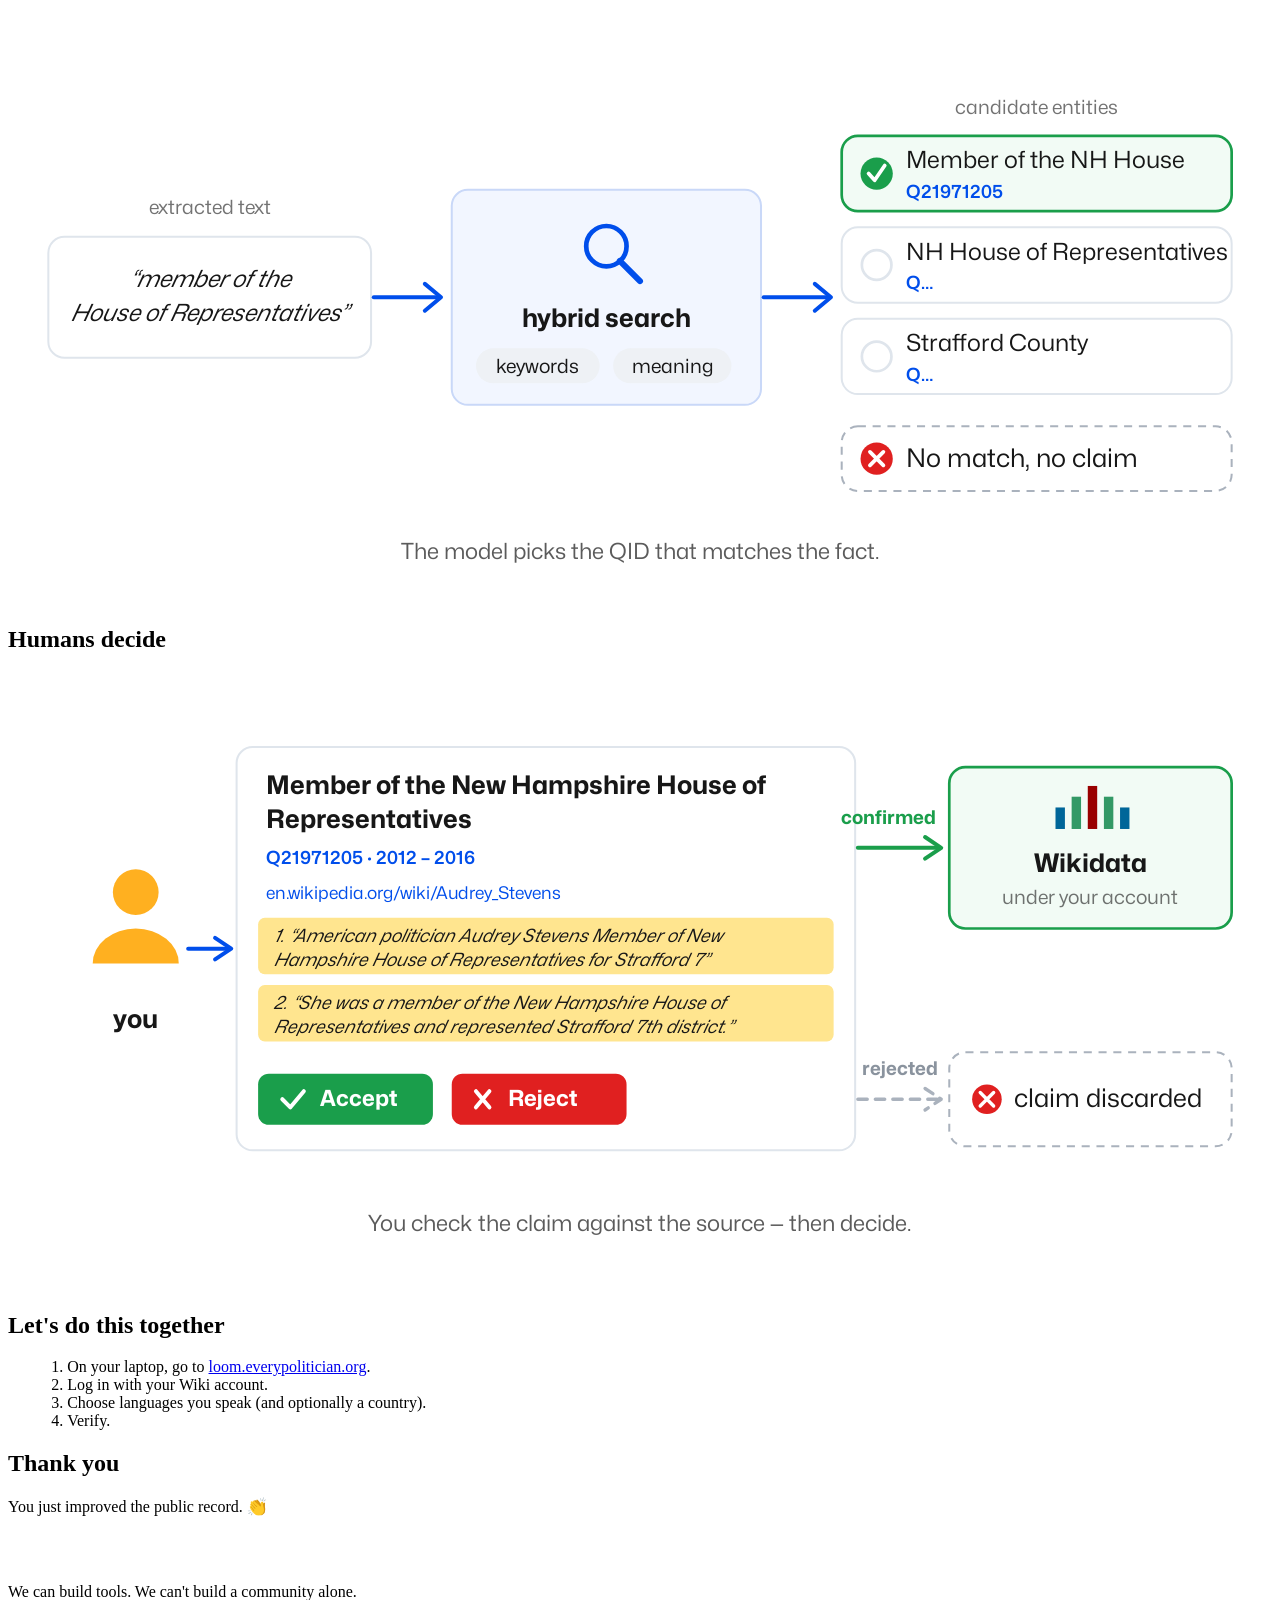
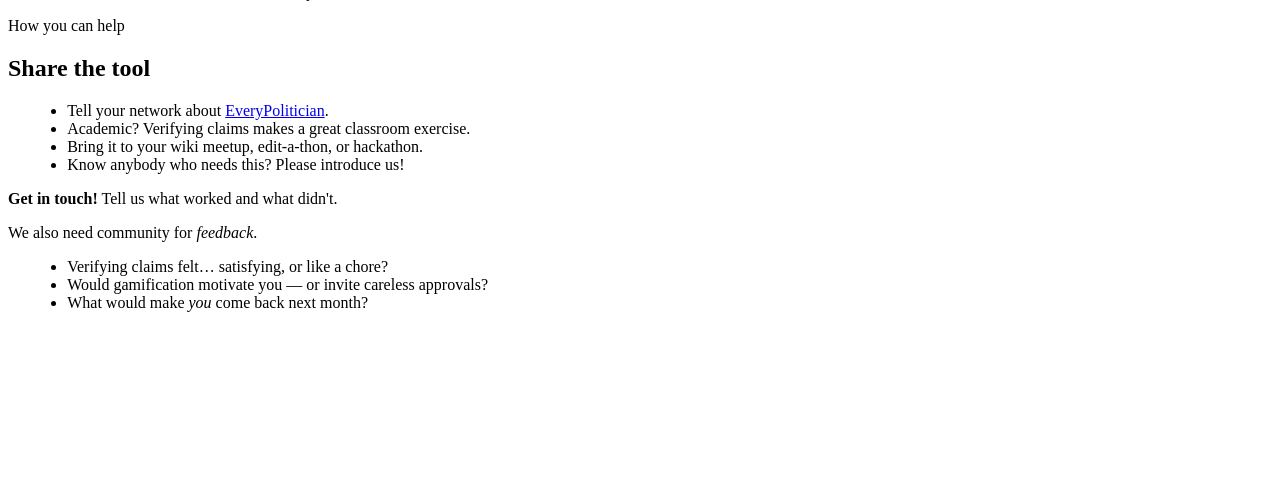
==== commit c832e547: "balkany fix" ====
--- a/index.html
+++ b/index.html
@@ -159,13 +159,7 @@
 
         <section>
           <ul>
-            <li>Sentenced in 2019.</li>
-            <li class="fragment">Tax fraud.</li>
-            <li class="fragment">Money laundering.</li>
-            <li class="fragment">
-              <strong>Bank accounts in Switzerland, Lichtenstein, Malta, and
-                Singapore</strong>.
-            </li>
+            <li>Sentenced in 2019, 2023 and 2026 (appealing)</li>
           </ul>
         </section>
 
